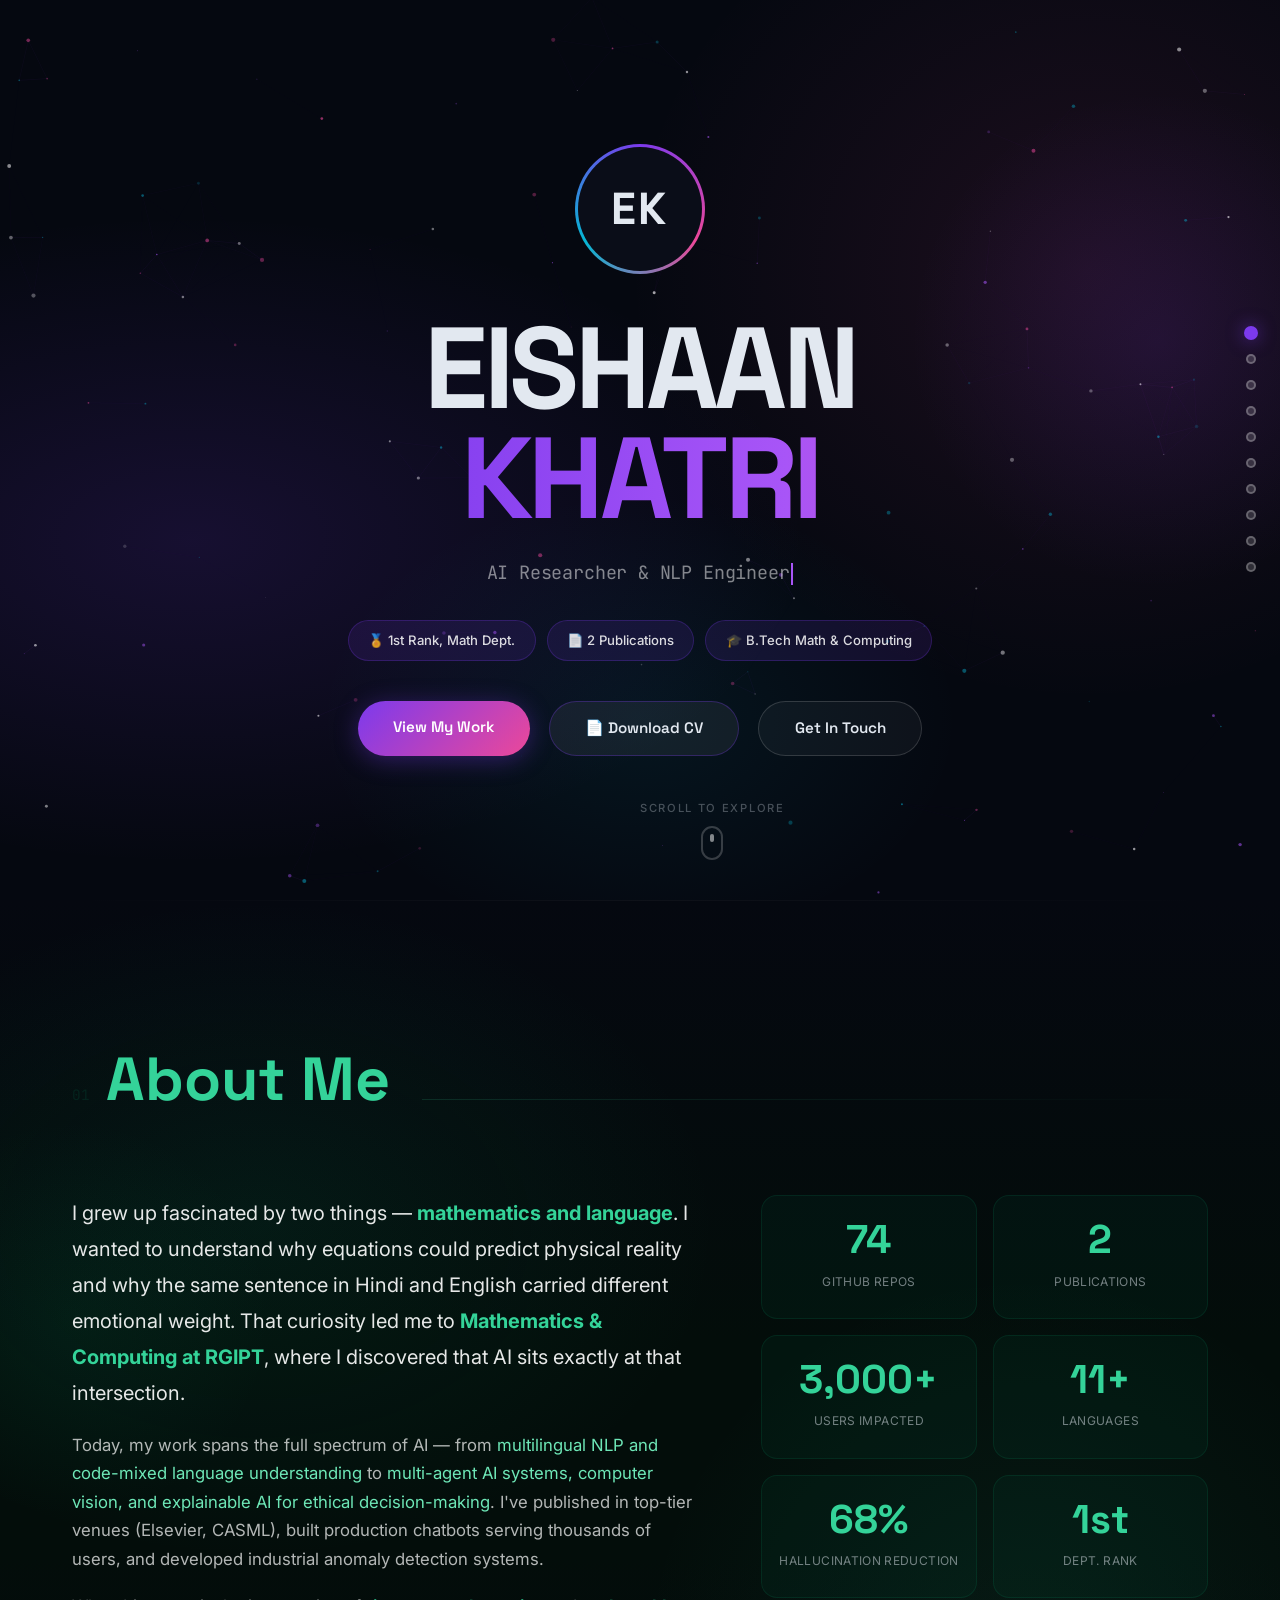
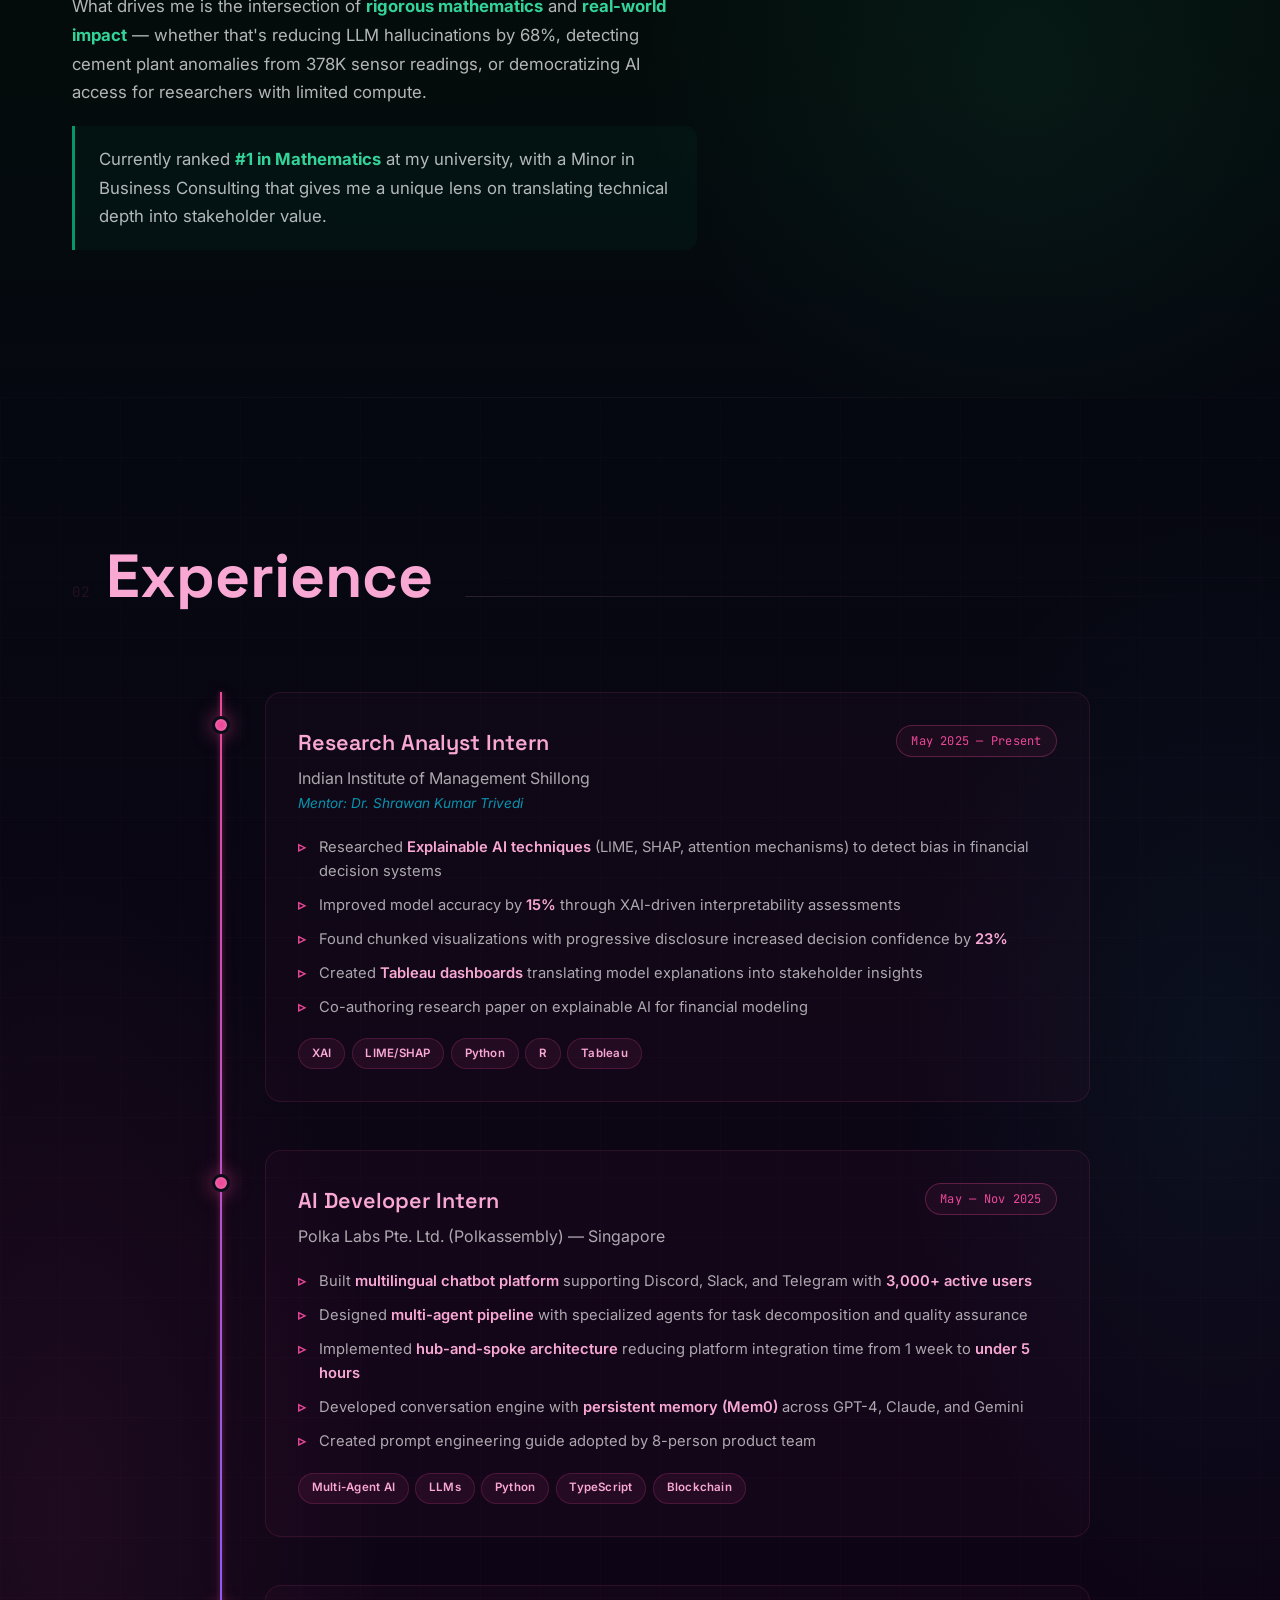
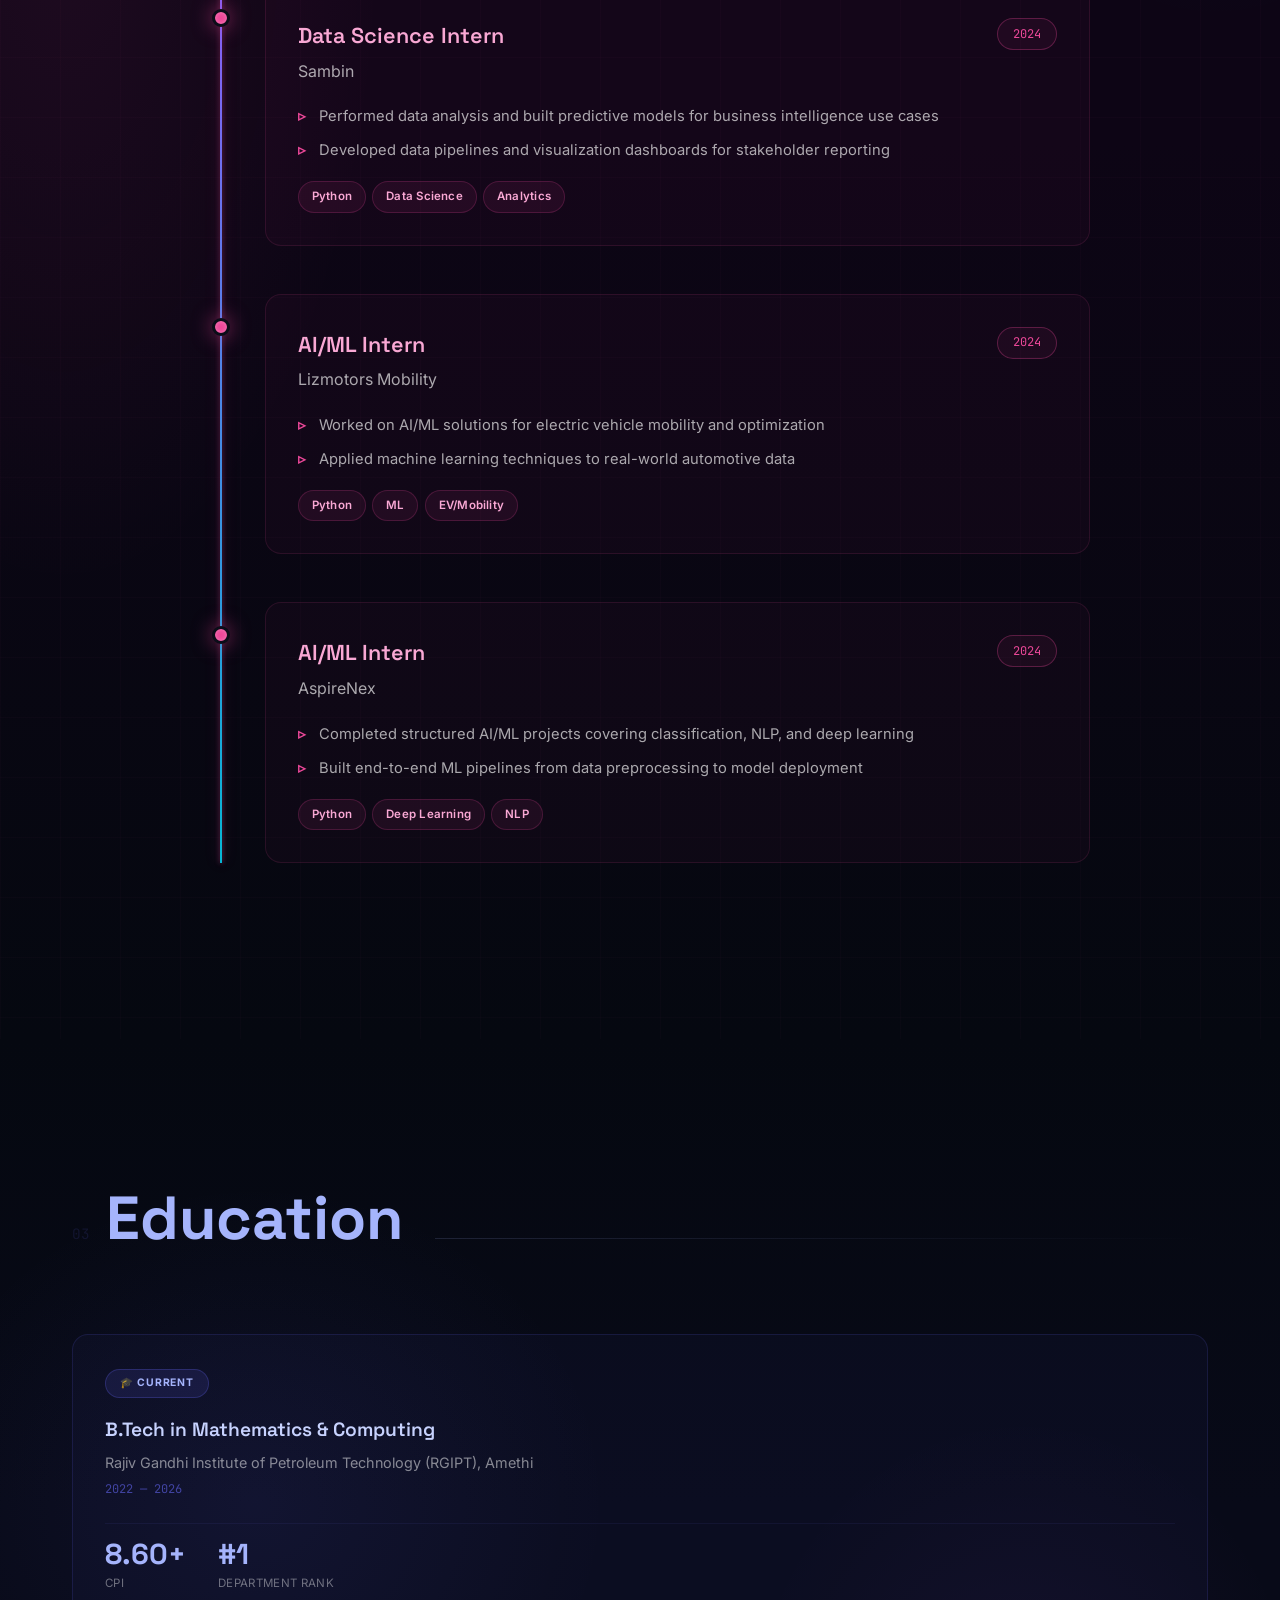
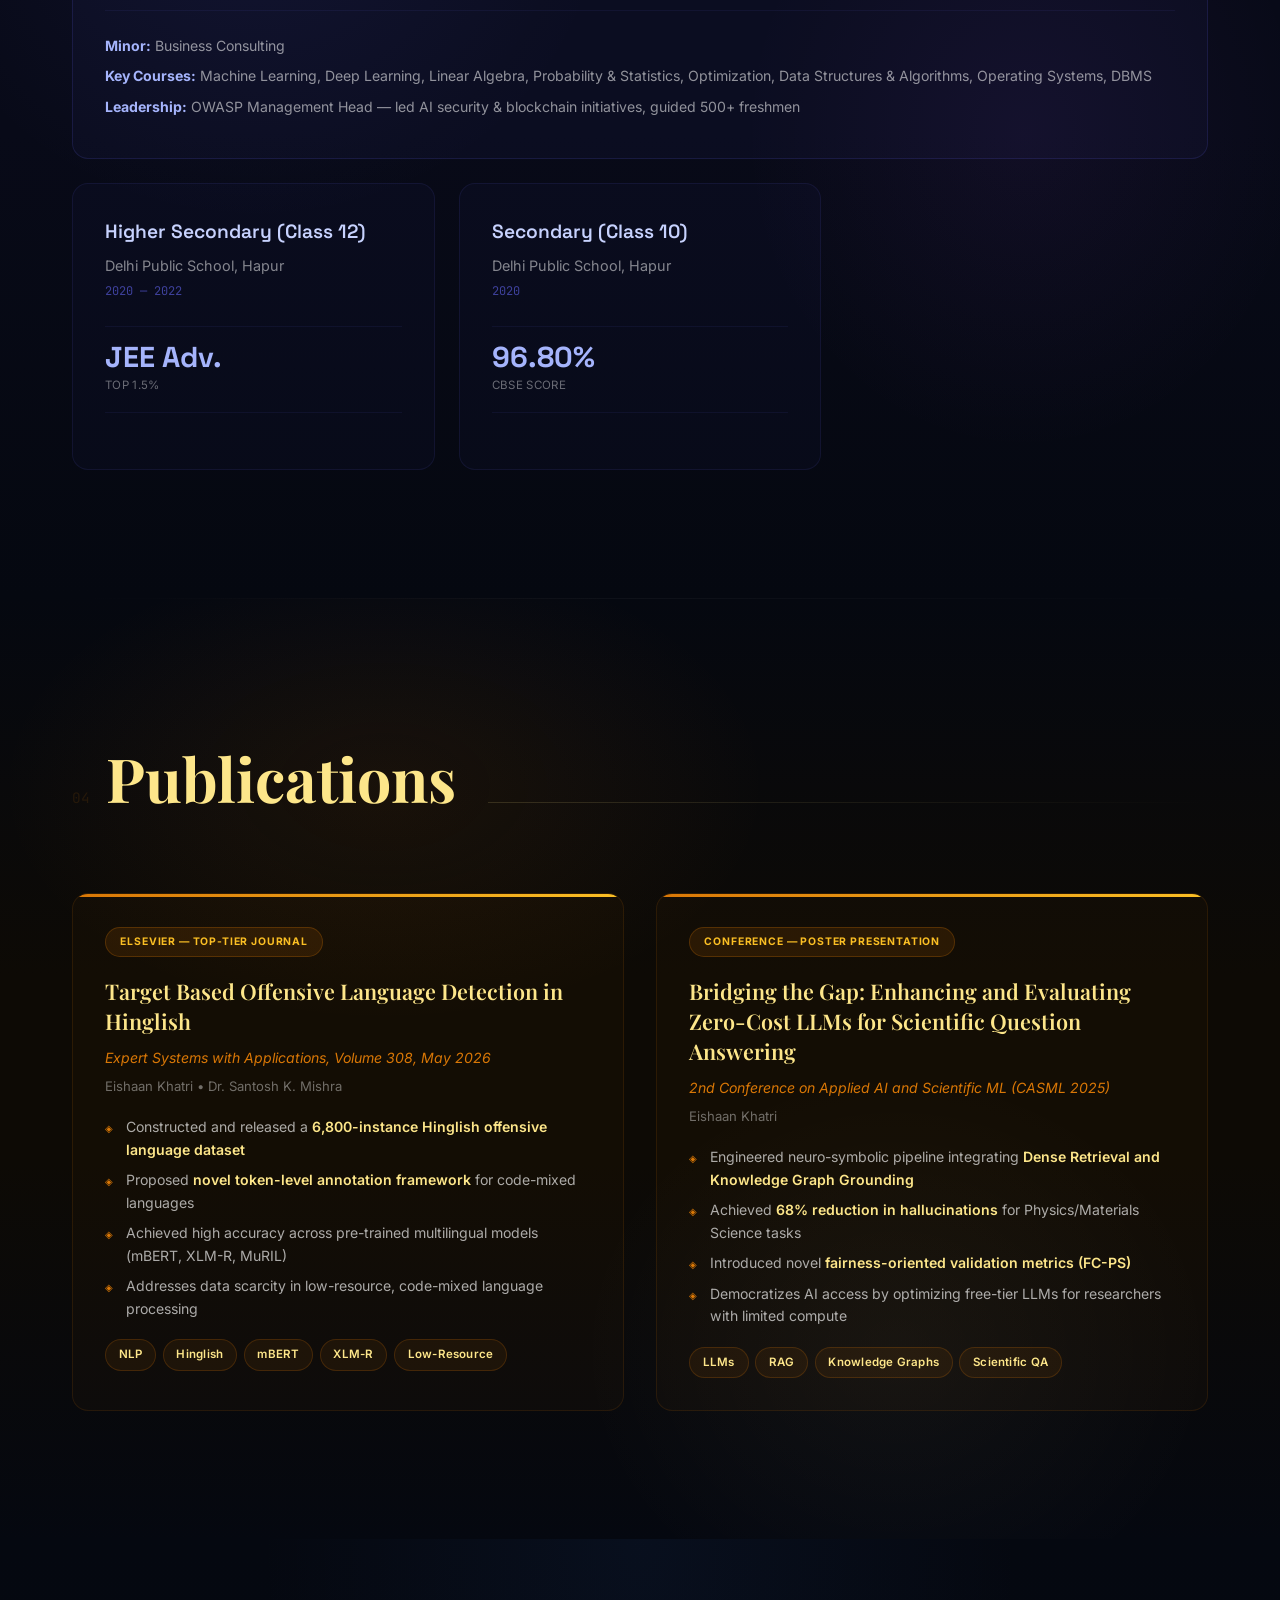
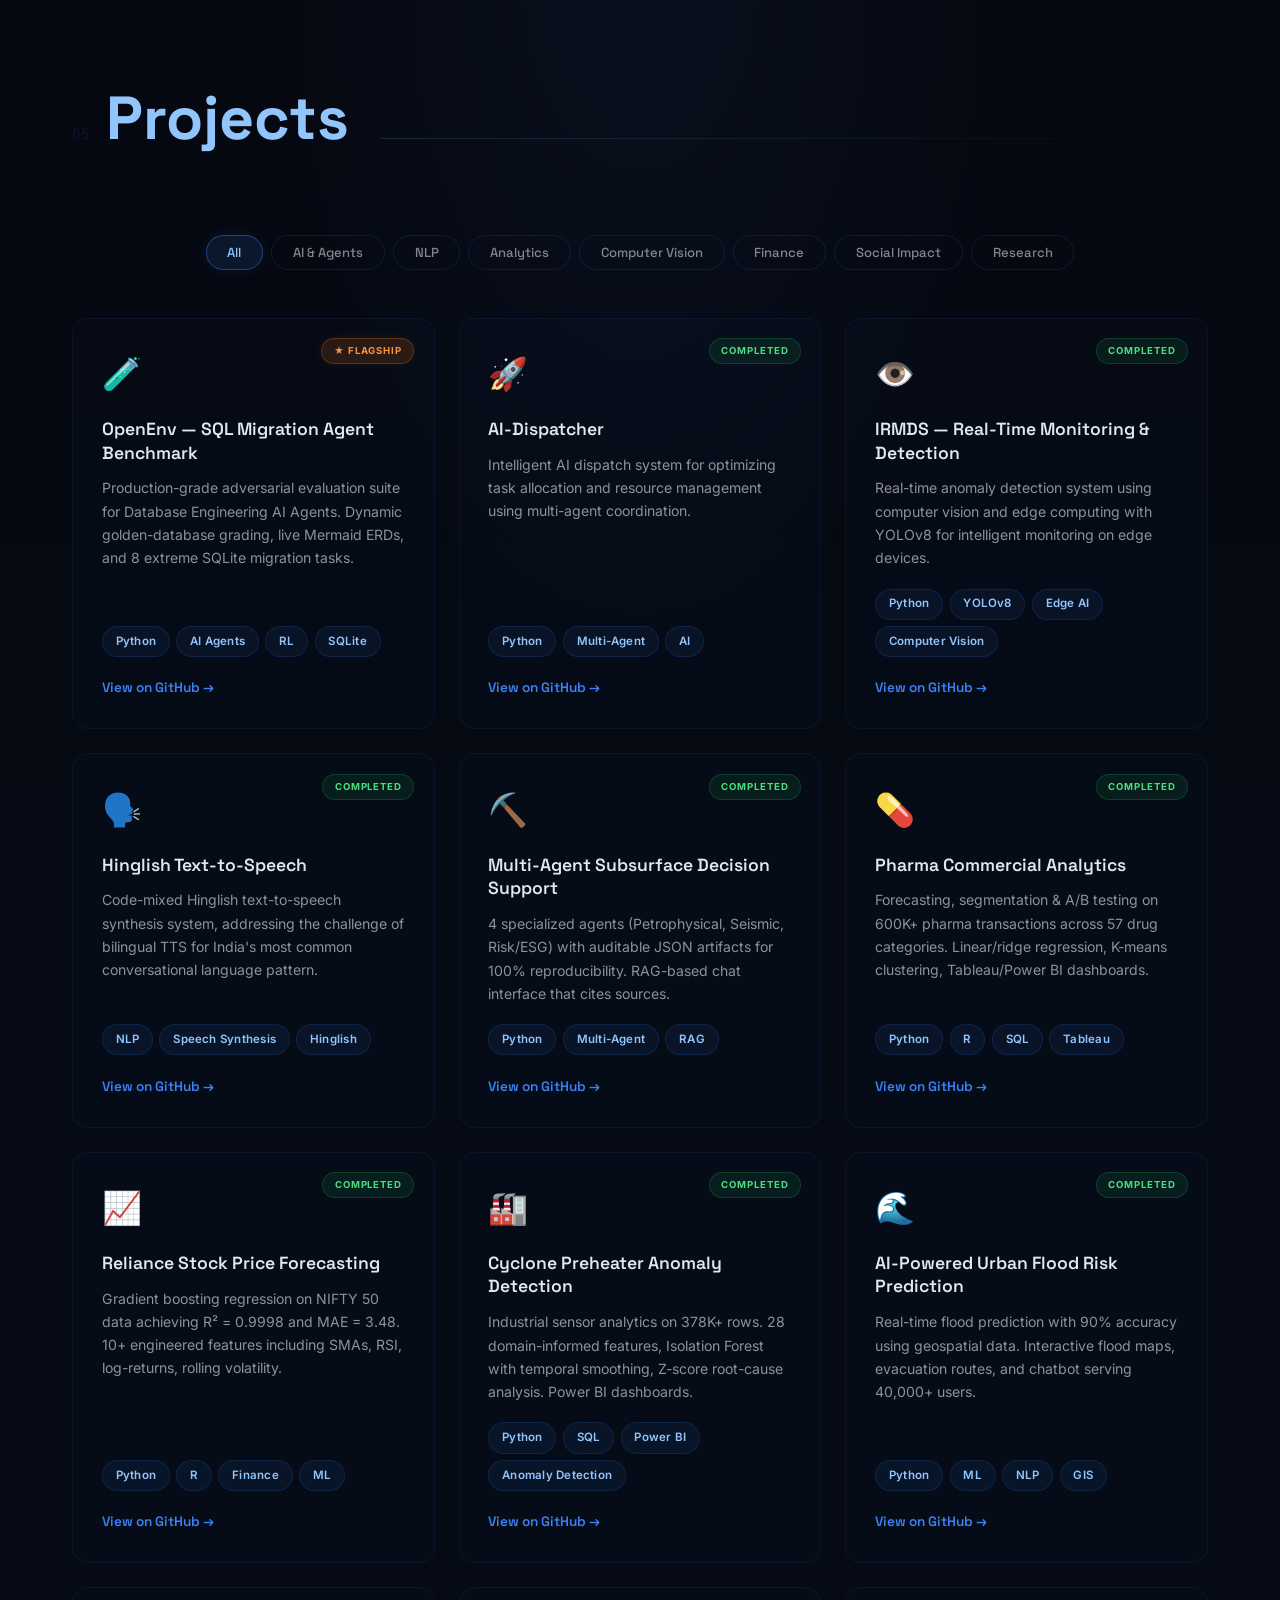
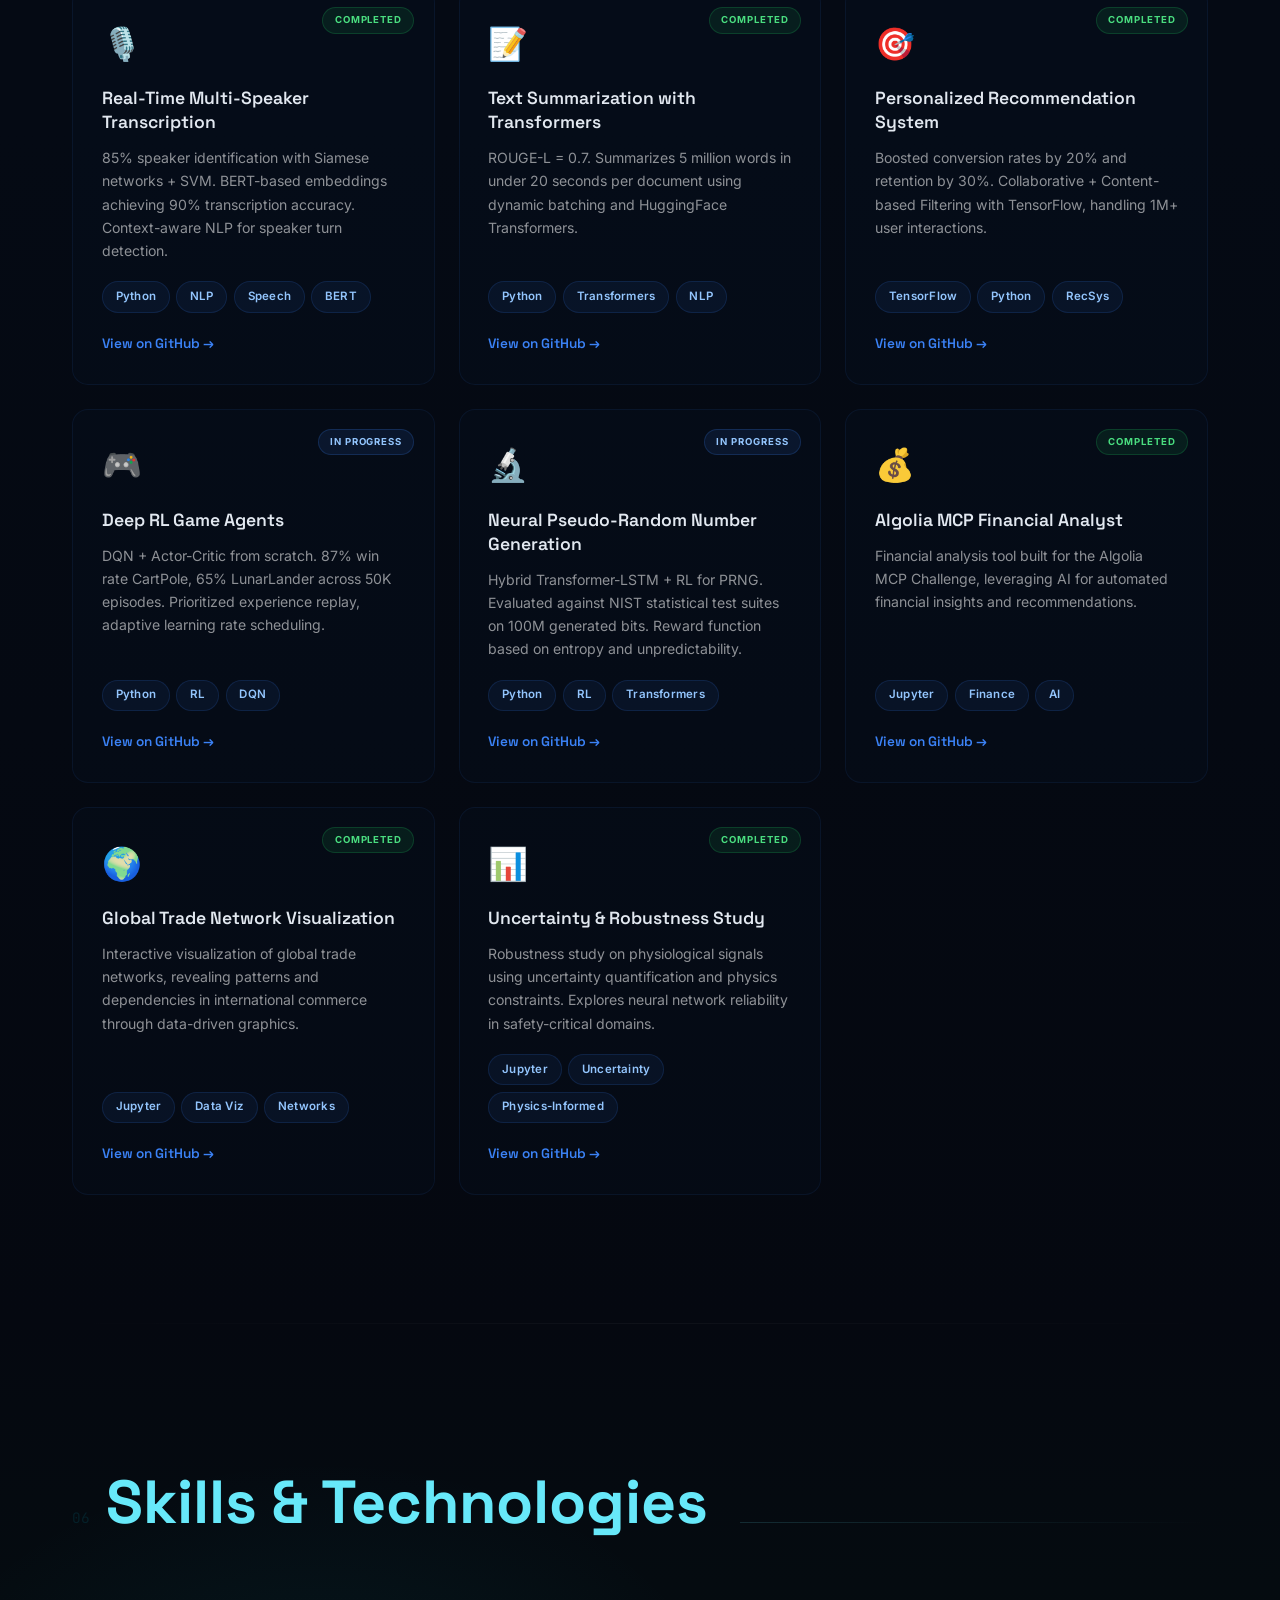
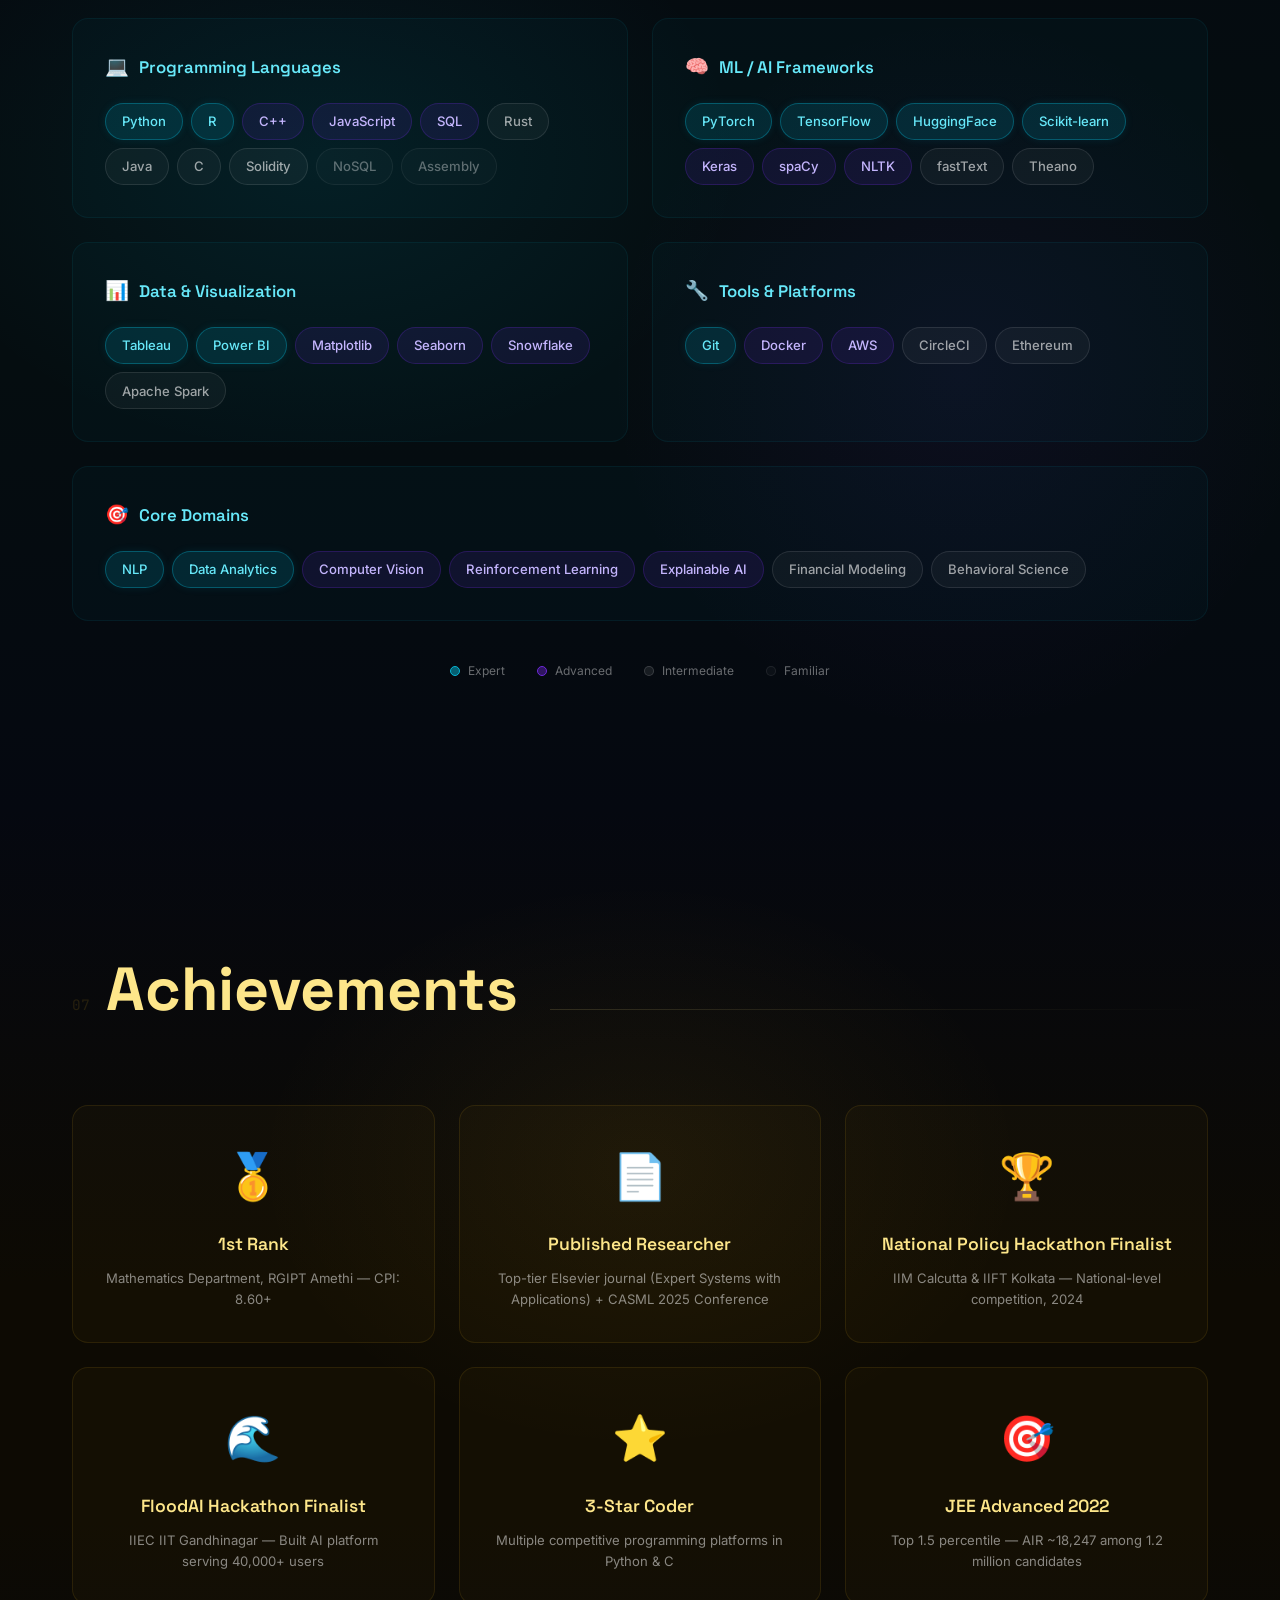
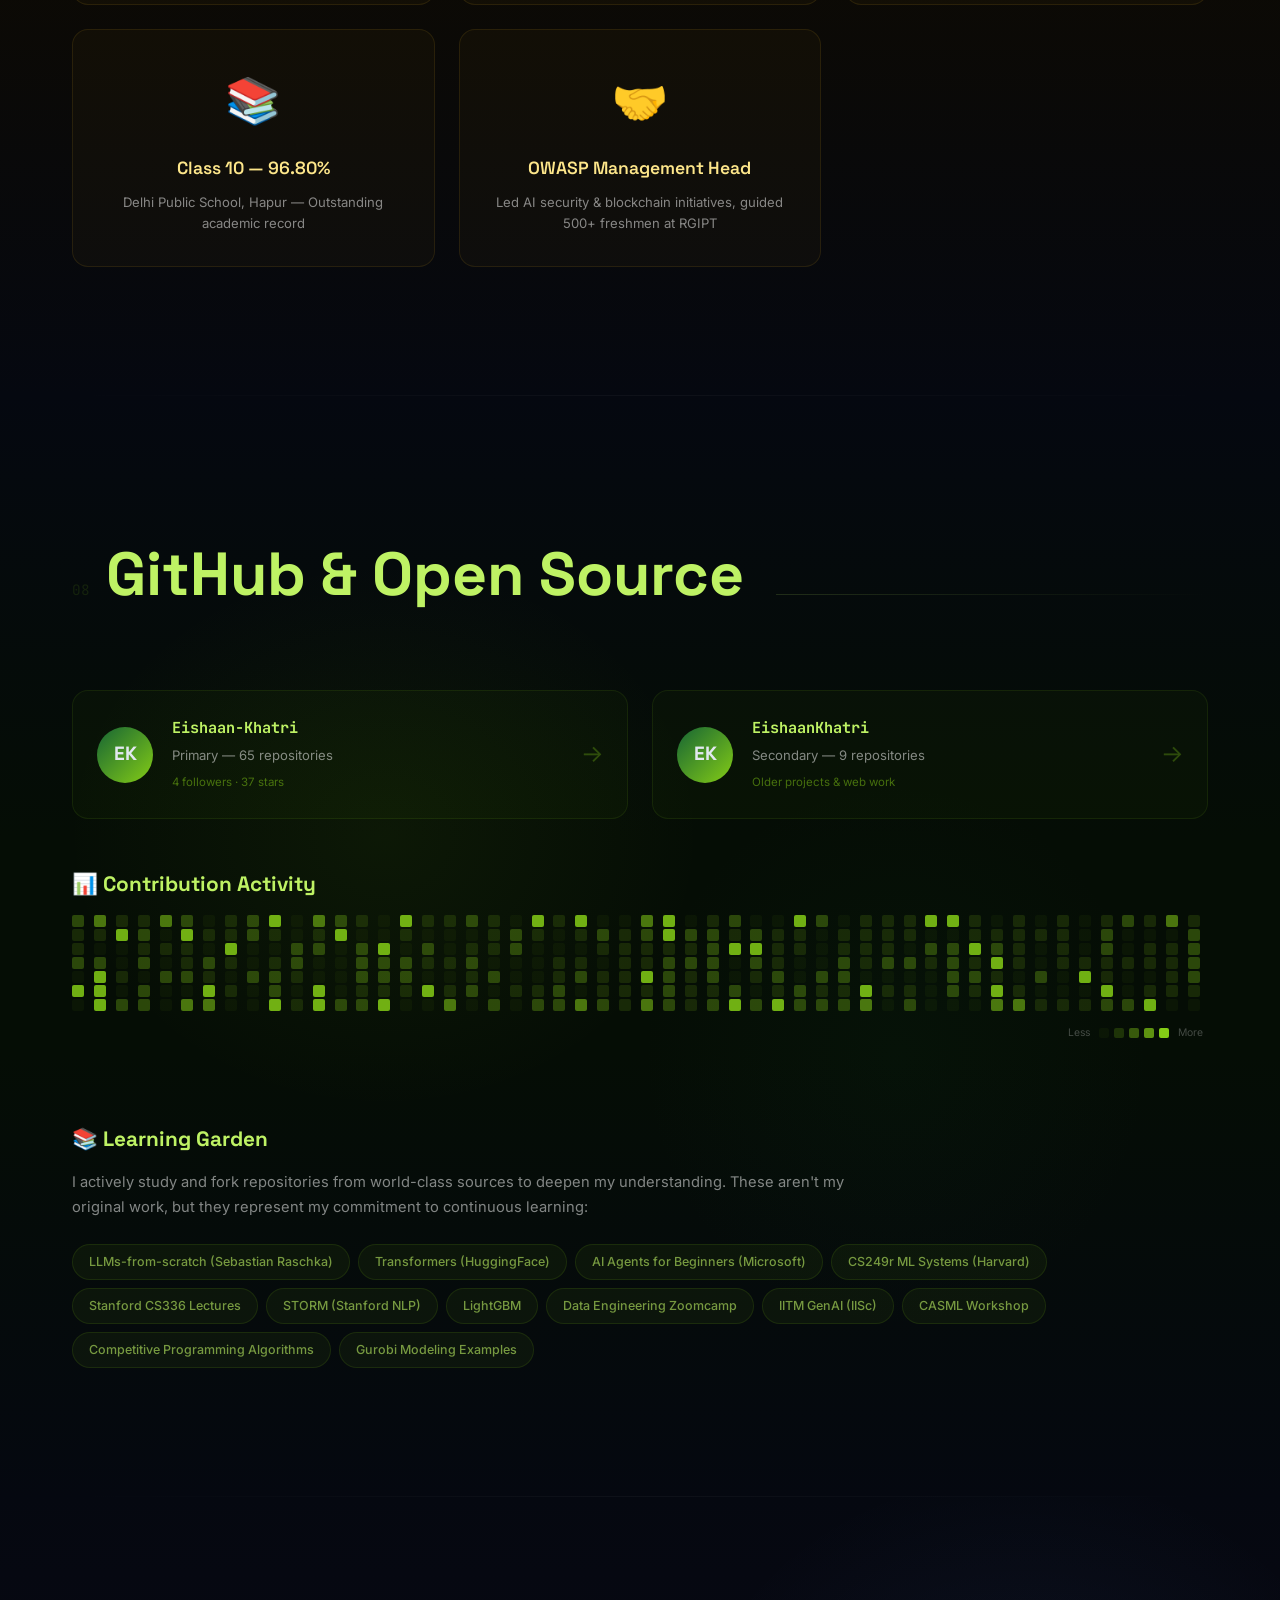
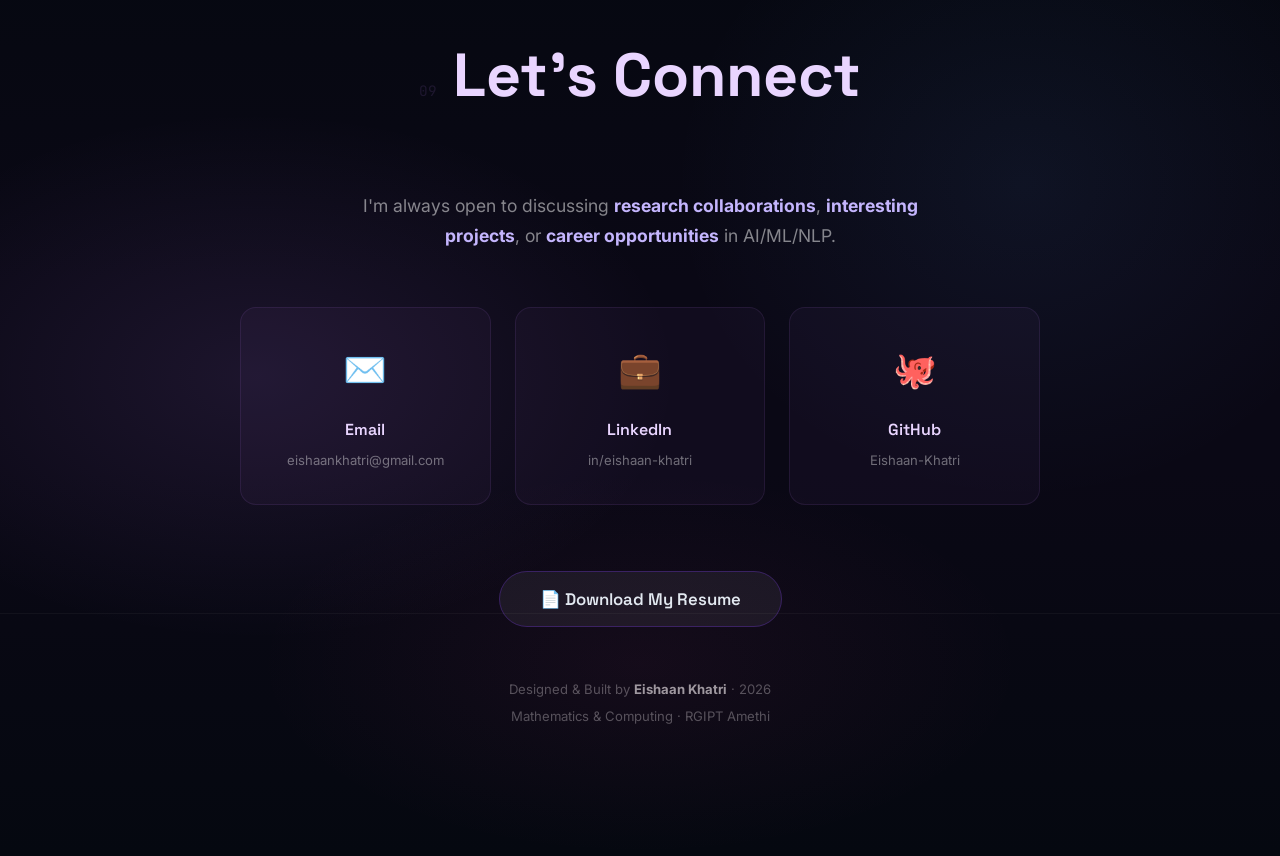
==== index.html @ d6c60e41 "feat: portfolio v3 — shapeshifter theme with 10 sections, brave-compatible, loading screen, educatio" ====
<!DOCTYPE html>
<html lang="en">
<head>
  <meta charset="UTF-8">
  <meta name="viewport" content="width=device-width, initial-scale=1.0">
  <title>Eishaan Khatri — AI Researcher, NLP Engineer, Data Scientist</title>
  <meta name="description" content="Portfolio of Eishaan Khatri — 1st Rank in Mathematics & Computing at RGIPT. Published researcher in Elsevier (Expert Systems with Applications). Building multi-agent AI systems, NLP pipelines, and computer vision solutions.">
  <meta name="keywords" content="Eishaan Khatri, AI Researcher, NLP, Machine Learning, Portfolio, Data Scientist, RGIPT, Elsevier, Multi-Agent AI">
  <meta name="author" content="Eishaan Khatri">

  <!-- Open Graph -->
  <meta property="og:title" content="Eishaan Khatri — AI Researcher & Engineer">
  <meta property="og:description" content="Published in Elsevier. #1 in Mathematics. Building AI that matters.">
  <meta property="og:type" content="website">
  <meta property="og:url" content="https://eishaan-khatri.github.io/">

  <!-- Twitter -->
  <meta name="twitter:card" content="summary_large_image">
  <meta name="twitter:title" content="Eishaan Khatri — AI Researcher & Engineer">
  <meta name="twitter:description" content="Published in Elsevier. #1 in Mathematics. Building AI that matters.">

  <!-- Favicon -->
  <link rel="icon" type="image/svg+xml" href="favicon.svg">
  <meta name="theme-color" content="#050810">

  <!-- Fonts -->
  <link rel="preconnect" href="https://fonts.googleapis.com">
  <link rel="preconnect" href="https://fonts.gstatic.com" crossorigin>
  <link href="https://fonts.googleapis.com/css2?family=Space+Grotesk:wght@300;400;500;600;700&family=Inter:wght@300;400;500;600;700&family=Playfair+Display:ital,wght@0,400;0,600;0,700;1,400&family=JetBrains+Mono:wght@400;500&display=swap" rel="stylesheet">
  <link rel="stylesheet" href="style.css">
</head>
<body>

  <!-- ═══════════════════════════════════════════ -->
  <!-- LOADING SCREEN (#7)                        -->
  <!-- ═══════════════════════════════════════════ -->
  <div class="loader" id="loader">
    <div class="loader__ring">
      <span class="loader__monogram">EK</span>
    </div>
    <p class="loader__text">Loading portfolio...</p>
  </div>

  <!-- ═══════════════════════════════════════════ -->
  <!-- NAVIGATION                                  -->
  <!-- ═══════════════════════════════════════════ -->
  <nav class="side-nav" id="sideNav">
    <a href="#hero" class="nav-dot active" data-section="hero" data-label="Home" aria-label="Home"></a>
    <a href="#about" class="nav-dot" data-section="about" data-label="About" aria-label="About"></a>
    <a href="#experience" class="nav-dot" data-section="experience" data-label="Experience" aria-label="Experience"></a>
    <a href="#education" class="nav-dot" data-section="education" data-label="Education" aria-label="Education"></a>
    <a href="#publications" class="nav-dot" data-section="publications" data-label="Publications" aria-label="Publications"></a>
    <a href="#projects" class="nav-dot" data-section="projects" data-label="Projects" aria-label="Projects"></a>
    <a href="#skills" class="nav-dot" data-section="skills" data-label="Skills" aria-label="Skills"></a>
    <a href="#achievements" class="nav-dot" data-section="achievements" data-label="Achievements" aria-label="Achievements"></a>
    <a href="#github" class="nav-dot" data-section="github" data-label="GitHub" aria-label="GitHub"></a>
    <a href="#contact" class="nav-dot" data-section="contact" data-label="Contact" aria-label="Contact"></a>
  </nav>

  <!-- Mobile Nav -->
  <header class="mobile-header" id="mobileHeader">
    <span class="mobile-logo">EK</span>
    <button class="hamburger" id="hamburger" aria-label="Open menu">
      <span></span><span></span><span></span>
    </button>
  </header>
  <div class="mobile-menu" id="mobileMenu">
    <a href="#hero" class="mobile-link">Home</a>
    <a href="#about" class="mobile-link">About</a>
    <a href="#experience" class="mobile-link">Experience</a>
    <a href="#education" class="mobile-link">Education</a>
    <a href="#publications" class="mobile-link">Publications</a>
    <a href="#projects" class="mobile-link">Projects</a>
    <a href="#skills" class="mobile-link">Skills</a>
    <a href="#achievements" class="mobile-link">Achievements</a>
    <a href="#github" class="mobile-link">GitHub</a>
    <a href="#contact" class="mobile-link">Contact</a>
  </div>

  <!-- ═══════════════════════════════════════════ -->
  <!-- SECTION 1: HERO — COSMOS THEME             -->
  <!-- ═══════════════════════════════════════════ -->
  <section id="hero" class="section section--hero" data-theme="cosmos">
    <canvas id="particleCanvas"></canvas>
    <div class="hero__content">
      <div class="hero__avatar">
        <div class="avatar-ring">
          <span class="avatar-monogram">EK</span>
        </div>
      </div>
      <h1 class="hero__name" id="heroName">
        <span class="name-line">EISHAAN</span>
        <span class="name-line name-line--accent">KHATRI</span>
      </h1>
      <p class="hero__subtitle" id="heroSubtitle"></p>
      <div class="hero__badges">
        <span class="hero-badge">🏅 1st Rank, Math Dept.</span>
        <span class="hero-badge">📄 2 Publications</span>
        <span class="hero-badge">🎓 B.Tech Math & Computing</span>
      </div>
      <div class="hero__cta">
        <a href="#projects" class="btn btn--primary"><span>View My Work</span></a>
        <a href="Eishaan_Khatri_Resume.pdf" target="_blank" rel="noopener" class="btn btn--resume"><span>📄 Download CV</span></a>
        <a href="#contact" class="btn btn--ghost"><span>Get In Touch</span></a>
      </div>
    </div>
    <div class="scroll-indicator" id="scrollIndicator">
      <span class="scroll-text">Scroll to explore</span>
      <div class="scroll-arrow"></div>
    </div>
  </section>

  <!-- ═══════════════════════════════════════════ -->
  <!-- SECTION 2: ABOUT — NEURAL THEME            -->
  <!-- ═══════════════════════════════════════════ -->
  <section id="about" class="section section--about" data-theme="neural">
    <div class="section__bg-pattern neural-grid"></div>
    <div class="container">
      <h2 class="section-title" data-animate="fade-up">
        <span class="section-number">01</span>
        About Me
      </h2>
      <div class="about__layout">
        <div class="about__text" data-animate="fade-right">
          <p class="about__intro">
            I grew up fascinated by two things — <strong>mathematics and language</strong>. I wanted to understand why equations could predict physical reality and why the same sentence in Hindi and English carried different emotional weight. That curiosity led me to <strong>Mathematics & Computing at RGIPT</strong>, where I discovered that AI sits exactly at that intersection.
          </p>
          <p>
            Today, my work spans the full spectrum of AI — from <em>multilingual NLP and code-mixed language understanding</em> to <em>multi-agent AI systems, computer vision, and explainable AI for ethical decision-making</em>. I've published in top-tier venues (Elsevier, CASML), built production chatbots serving thousands of users, and developed industrial anomaly detection systems.
          </p>
          <p>
            What drives me is the intersection of <strong>rigorous mathematics</strong> and <strong>real-world impact</strong> — whether that's reducing LLM hallucinations by 68%, detecting cement plant anomalies from 378K sensor readings, or democratizing AI access for researchers with limited compute.
          </p>
          <p class="about__highlight">
            Currently ranked <strong>#1 in Mathematics</strong> at my university, with a Minor in Business Consulting that gives me a unique lens on translating technical depth into stakeholder value.
          </p>
        </div>
        <div class="about__stats" data-animate="fade-left">
          <div class="stat-card">
            <span class="stat-number" data-count="74">0</span>
            <span class="stat-label">GitHub Repos</span>
          </div>
          <div class="stat-card">
            <span class="stat-number" data-count="2">0</span>
            <span class="stat-label">Publications</span>
          </div>
          <div class="stat-card">
            <span class="stat-number" data-count="3000" data-suffix="+">0</span>
            <span class="stat-label">Users Impacted</span>
          </div>
          <div class="stat-card">
            <span class="stat-number" data-count="11" data-suffix="+">0</span>
            <span class="stat-label">Languages</span>
          </div>
          <div class="stat-card">
            <span class="stat-number" data-count="68" data-suffix="%">0</span>
            <span class="stat-label">Hallucination Reduction</span>
          </div>
          <div class="stat-card">
            <span class="stat-number" data-count="1" data-suffix="st">0</span>
            <span class="stat-label">Dept. Rank</span>
          </div>
        </div>
      </div>
    </div>
  </section>

  <!-- ═══════════════════════════════════════════ -->
  <!-- SECTION 3: EXPERIENCE — CYBERPUNK THEME     -->
  <!-- ═══════════════════════════════════════════ -->
  <section id="experience" class="section section--experience" data-theme="cyberpunk">
    <div class="section__bg-pattern cyber-lines"></div>
    <div class="container">
      <h2 class="section-title" data-animate="fade-up">
        <span class="section-number">02</span>
        Experience
      </h2>
      <div class="timeline">
        <!-- IIM Shillong -->
        <div class="timeline__item" data-animate="fade-right">
          <div class="timeline__marker"></div>
          <div class="timeline__card">
            <div class="timeline__header">
              <div>
                <h3 class="timeline__role">Research Analyst Intern</h3>
                <p class="timeline__company">Indian Institute of Management Shillong</p>
                <p class="timeline__mentor">Mentor: Dr. Shrawan Kumar Trivedi</p>
              </div>
              <span class="timeline__date">May 2025 — Present</span>
            </div>
            <ul class="timeline__details">
              <li>Researched <strong>Explainable AI techniques</strong> (LIME, SHAP, attention mechanisms) to detect bias in financial decision systems</li>
              <li>Improved model accuracy by <strong>15%</strong> through XAI-driven interpretability assessments</li>
              <li>Found chunked visualizations with progressive disclosure increased decision confidence by <strong>23%</strong></li>
              <li>Created <strong>Tableau dashboards</strong> translating model explanations into stakeholder insights</li>
              <li>Co-authoring research paper on explainable AI for financial modeling</li>
            </ul>
            <div class="timeline__tags">
              <span class="tag">XAI</span>
              <span class="tag">LIME/SHAP</span>
              <span class="tag">Python</span>
              <span class="tag">R</span>
              <span class="tag">Tableau</span>
            </div>
          </div>
        </div>

        <!-- Polka Labs -->
        <div class="timeline__item" data-animate="fade-left">
          <div class="timeline__marker"></div>
          <div class="timeline__card">
            <div class="timeline__header">
              <div>
                <h3 class="timeline__role">AI Developer Intern</h3>
                <p class="timeline__company">Polka Labs Pte. Ltd. (Polkassembly) — Singapore</p>
              </div>
              <span class="timeline__date">May — Nov 2025</span>
            </div>
            <ul class="timeline__details">
              <li>Built <strong>multilingual chatbot platform</strong> supporting Discord, Slack, and Telegram with <strong>3,000+ active users</strong></li>
              <li>Designed <strong>multi-agent pipeline</strong> with specialized agents for task decomposition and quality assurance</li>
              <li>Implemented <strong>hub-and-spoke architecture</strong> reducing platform integration time from 1 week to <strong>under 5 hours</strong></li>
              <li>Developed conversation engine with <strong>persistent memory (Mem0)</strong> across GPT-4, Claude, and Gemini</li>
              <li>Created prompt engineering guide adopted by 8-person product team</li>
            </ul>
            <div class="timeline__tags">
              <span class="tag">Multi-Agent AI</span>
              <span class="tag">LLMs</span>
              <span class="tag">Python</span>
              <span class="tag">TypeScript</span>
              <span class="tag">Blockchain</span>
            </div>
          </div>
        </div>

        <!-- Sambin (#10) -->
        <div class="timeline__item" data-animate="fade-right">
          <div class="timeline__marker"></div>
          <div class="timeline__card">
            <div class="timeline__header">
              <div>
                <h3 class="timeline__role">Data Science Intern</h3>
                <p class="timeline__company">Sambin</p>
              </div>
              <span class="timeline__date">2024</span>
            </div>
            <ul class="timeline__details">
              <li>Performed data analysis and built predictive models for business intelligence use cases</li>
              <li>Developed data pipelines and visualization dashboards for stakeholder reporting</li>
            </ul>
            <div class="timeline__tags">
              <span class="tag">Python</span>
              <span class="tag">Data Science</span>
              <span class="tag">Analytics</span>
            </div>
          </div>
        </div>

        <!-- Lizmotors (#10) -->
        <div class="timeline__item" data-animate="fade-left">
          <div class="timeline__marker"></div>
          <div class="timeline__card">
            <div class="timeline__header">
              <div>
                <h3 class="timeline__role">AI/ML Intern</h3>
                <p class="timeline__company">Lizmotors Mobility</p>
              </div>
              <span class="timeline__date">2024</span>
            </div>
            <ul class="timeline__details">
              <li>Worked on AI/ML solutions for electric vehicle mobility and optimization</li>
              <li>Applied machine learning techniques to real-world automotive data</li>
            </ul>
            <div class="timeline__tags">
              <span class="tag">Python</span>
              <span class="tag">ML</span>
              <span class="tag">EV/Mobility</span>
            </div>
          </div>
        </div>

        <!-- AspireNex (#10) -->
        <div class="timeline__item" data-animate="fade-right">
          <div class="timeline__marker"></div>
          <div class="timeline__card">
            <div class="timeline__header">
              <div>
                <h3 class="timeline__role">AI/ML Intern</h3>
                <p class="timeline__company">AspireNex</p>
              </div>
              <span class="timeline__date">2024</span>
            </div>
            <ul class="timeline__details">
              <li>Completed structured AI/ML projects covering classification, NLP, and deep learning</li>
              <li>Built end-to-end ML pipelines from data preprocessing to model deployment</li>
            </ul>
            <div class="timeline__tags">
              <span class="tag">Python</span>
              <span class="tag">Deep Learning</span>
              <span class="tag">NLP</span>
            </div>
          </div>
        </div>
      </div>
    </div>
  </section>

  <!-- ═══════════════════════════════════════════ -->
  <!-- SECTION 3.5: EDUCATION — PRISM THEME (#5)  -->
  <!-- ═══════════════════════════════════════════ -->
  <section id="education" class="section section--education" data-theme="prism">
    <div class="section__bg-pattern prism-bg"></div>
    <div class="container">
      <h2 class="section-title" data-animate="fade-up">
        <span class="section-number">03</span>
        Education
      </h2>
      <div class="education__grid">
        <!-- RGIPT -->
        <div class="edu-card edu-card--primary" data-animate="fade-up">
          <div class="edu-card__badge">🎓 Current</div>
          <div class="edu-card__header">
            <h3 class="edu-card__degree">B.Tech in Mathematics & Computing</h3>
            <p class="edu-card__school">Rajiv Gandhi Institute of Petroleum Technology (RGIPT), Amethi</p>
            <p class="edu-card__period">2022 — 2026</p>
          </div>
          <div class="edu-card__stats">
            <div class="edu-stat">
              <span class="edu-stat__value">8.60+</span>
              <span class="edu-stat__label">CPI</span>
            </div>
            <div class="edu-stat">
              <span class="edu-stat__value">#1</span>
              <span class="edu-stat__label">Department Rank</span>
            </div>
          </div>
          <div class="edu-card__details">
            <p><strong>Minor:</strong> Business Consulting</p>
            <p><strong>Key Courses:</strong> Machine Learning, Deep Learning, Linear Algebra, Probability & Statistics, Optimization, Data Structures & Algorithms, Operating Systems, DBMS</p>
            <p><strong>Leadership:</strong> OWASP Management Head — led AI security & blockchain initiatives, guided 500+ freshmen</p>
          </div>
        </div>

        <!-- School -->
        <div class="edu-card" data-animate="fade-up">
          <div class="edu-card__header">
            <h3 class="edu-card__degree">Higher Secondary (Class 12)</h3>
            <p class="edu-card__school">Delhi Public School, Hapur</p>
            <p class="edu-card__period">2020 — 2022</p>
          </div>
          <div class="edu-card__stats">
            <div class="edu-stat">
              <span class="edu-stat__value">JEE Adv.</span>
              <span class="edu-stat__label">Top 1.5%</span>
            </div>
          </div>
        </div>

        <div class="edu-card" data-animate="fade-up">
          <div class="edu-card__header">
            <h3 class="edu-card__degree">Secondary (Class 10)</h3>
            <p class="edu-card__school">Delhi Public School, Hapur</p>
            <p class="edu-card__period">2020</p>
          </div>
          <div class="edu-card__stats">
            <div class="edu-stat">
              <span class="edu-stat__value">96.80%</span>
              <span class="edu-stat__label">CBSE Score</span>
            </div>
          </div>
        </div>
      </div>
    </div>
  </section>

  <!-- ═══════════════════════════════════════════ -->
  <!-- SECTION 4: PUBLICATIONS — LIBRARY THEME     -->
  <!-- ═══════════════════════════════════════════ -->
  <section id="publications" class="section section--publications" data-theme="library">
    <div class="section__bg-pattern paper-texture"></div>
    <div class="container">
      <h2 class="section-title" data-animate="fade-up">
        <span class="section-number">04</span>
        Publications
      </h2>
      <div class="publications__grid">
        <!-- Paper 1 -->
        <article class="pub-card" data-animate="fade-up">
          <div class="pub-card__badge">Elsevier — Top-Tier Journal</div>
          <h3 class="pub-card__title">Target Based Offensive Language Detection in Hinglish</h3>
          <p class="pub-card__venue">Expert Systems with Applications, Volume 308, May 2026</p>
          <p class="pub-card__authors">Eishaan Khatri • Dr. Santosh K. Mishra</p>
          <ul class="pub-card__highlights">
            <li>Constructed and released a <strong>6,800-instance Hinglish offensive language dataset</strong></li>
            <li>Proposed <strong>novel token-level annotation framework</strong> for code-mixed languages</li>
            <li>Achieved high accuracy across pre-trained multilingual models (mBERT, XLM-R, MuRIL)</li>
            <li>Addresses data scarcity in low-resource, code-mixed language processing</li>
          </ul>
          <div class="pub-card__tags">
            <span class="tag">NLP</span>
            <span class="tag">Hinglish</span>
            <span class="tag">mBERT</span>
            <span class="tag">XLM-R</span>
            <span class="tag">Low-Resource</span>
          </div>
        </article>

        <!-- Paper 2 -->
        <article class="pub-card" data-animate="fade-up">
          <div class="pub-card__badge">Conference — Poster Presentation</div>
          <h3 class="pub-card__title">Bridging the Gap: Enhancing and Evaluating Zero-Cost LLMs for Scientific Question Answering</h3>
          <p class="pub-card__venue">2nd Conference on Applied AI and Scientific ML (CASML 2025)</p>
          <p class="pub-card__authors">Eishaan Khatri</p>
          <ul class="pub-card__highlights">
            <li>Engineered neuro-symbolic pipeline integrating <strong>Dense Retrieval and Knowledge Graph Grounding</strong></li>
            <li>Achieved <strong>68% reduction in hallucinations</strong> for Physics/Materials Science tasks</li>
            <li>Introduced novel <strong>fairness-oriented validation metrics (FC-PS)</strong></li>
            <li>Democratizes AI access by optimizing free-tier LLMs for researchers with limited compute</li>
          </ul>
          <div class="pub-card__tags">
            <span class="tag">LLMs</span>
            <span class="tag">RAG</span>
            <span class="tag">Knowledge Graphs</span>
            <span class="tag">Scientific QA</span>
          </div>
        </article>
      </div>
    </div>
  </section>

  <!-- ═══════════════════════════════════════════ -->
  <!-- SECTION 5: PROJECTS — LAB THEME            -->
  <!-- ═══════════════════════════════════════════ -->
  <section id="projects" class="section section--projects" data-theme="lab">
    <div class="container">
      <h2 class="section-title" data-animate="fade-up">
        <span class="section-number">05</span>
        Projects
      </h2>

      <!-- Filter Bar -->
      <div class="filter-bar" data-animate="fade-up">
        <button class="filter-btn active" data-filter="all">All</button>
        <button class="filter-btn" data-filter="ai-agents">AI & Agents</button>
        <button class="filter-btn" data-filter="nlp">NLP</button>
        <button class="filter-btn" data-filter="analytics">Analytics</button>
        <button class="filter-btn" data-filter="cv">Computer Vision</button>
        <button class="filter-btn" data-filter="finance">Finance</button>
        <button class="filter-btn" data-filter="social">Social Impact</button>
        <button class="filter-btn" data-filter="research">Research</button>
      </div>

      <!-- Projects Grid -->
      <div class="projects__grid" id="projectsGrid">

        <!-- 1. OpenEnv -->
        <article class="project-card" data-category="ai-agents" data-animate="zoom-in">
          <div class="project-card__icon">🧪</div>
          <div class="project-card__status status--flagship">★ Flagship</div>
          <h3 class="project-card__title">OpenEnv — SQL Migration Agent Benchmark</h3>
          <p class="project-card__desc">Production-grade adversarial evaluation suite for Database Engineering AI Agents. Dynamic golden-database grading, live Mermaid ERDs, and 8 extreme SQLite migration tasks.</p>
          <div class="project-card__tags">
            <span class="tag">Python</span>
            <span class="tag">AI Agents</span>
            <span class="tag">RL</span>
            <span class="tag">SQLite</span>
          </div>
          <a href="https://github.com/Eishaan-Khatri/sql-migration-env" target="_blank" rel="noopener" class="project-card__link">View on GitHub →</a>
        </article>

        <!-- 2. AI Dispatcher -->
        <article class="project-card" data-category="ai-agents" data-animate="zoom-in">
          <div class="project-card__icon">🚀</div>
          <div class="project-card__status status--complete">Completed</div>
          <h3 class="project-card__title">AI-Dispatcher</h3>
          <p class="project-card__desc">Intelligent AI dispatch system for optimizing task allocation and resource management using multi-agent coordination.</p>
          <div class="project-card__tags">
            <span class="tag">Python</span>
            <span class="tag">Multi-Agent</span>
            <span class="tag">AI</span>
          </div>
          <a href="https://github.com/Eishaan-Khatri/AI-Dispatcher" target="_blank" rel="noopener" class="project-card__link">View on GitHub →</a>
        </article>

        <!-- 3. IRMDS -->
        <article class="project-card" data-category="cv" data-animate="zoom-in">
          <div class="project-card__icon">👁️</div>
          <div class="project-card__status status--complete">Completed</div>
          <h3 class="project-card__title">IRMDS — Real-Time Monitoring & Detection</h3>
          <p class="project-card__desc">Real-time anomaly detection system using computer vision and edge computing with YOLOv8 for intelligent monitoring on edge devices.</p>
          <div class="project-card__tags">
            <span class="tag">Python</span>
            <span class="tag">YOLOv8</span>
            <span class="tag">Edge AI</span>
            <span class="tag">Computer Vision</span>
          </div>
          <a href="https://github.com/Eishaan-Khatri/IRMDS" target="_blank" rel="noopener" class="project-card__link">View on GitHub →</a>
        </article>

        <!-- 4. Hinglish TTS -->
        <article class="project-card" data-category="nlp" data-animate="zoom-in">
          <div class="project-card__icon">🗣️</div>
          <div class="project-card__status status--complete">Completed</div>
          <h3 class="project-card__title">Hinglish Text-to-Speech</h3>
          <p class="project-card__desc">Code-mixed Hinglish text-to-speech synthesis system, addressing the challenge of bilingual TTS for India's most common conversational language pattern.</p>
          <div class="project-card__tags">
            <span class="tag">NLP</span>
            <span class="tag">Speech Synthesis</span>
            <span class="tag">Hinglish</span>
          </div>
          <a href="https://github.com/Eishaan-Khatri/hinglish-tts" target="_blank" rel="noopener" class="project-card__link">View on GitHub →</a>
        </article>

        <!-- 5. Multi-Agent Subsurface -->
        <article class="project-card" data-category="ai-agents" data-animate="zoom-in">
          <div class="project-card__icon">⛏️</div>
          <div class="project-card__status status--complete">Completed</div>
          <h3 class="project-card__title">Multi-Agent Subsurface Decision Support</h3>
          <p class="project-card__desc">4 specialized agents (Petrophysical, Seismic, Risk/ESG) with auditable JSON artifacts for 100% reproducibility. RAG-based chat interface that cites sources.</p>
          <div class="project-card__tags">
            <span class="tag">Python</span>
            <span class="tag">Multi-Agent</span>
            <span class="tag">RAG</span>
          </div>
          <a href="https://github.com/EishaanKhatri/drilling_mvp" target="_blank" rel="noopener" class="project-card__link">View on GitHub →</a>
        </article>

        <!-- 6. Pharma Analytics -->
        <article class="project-card" data-category="analytics" data-animate="zoom-in">
          <div class="project-card__icon">💊</div>
          <div class="project-card__status status--complete">Completed</div>
          <h3 class="project-card__title">Pharma Commercial Analytics</h3>
          <p class="project-card__desc">Forecasting, segmentation & A/B testing on 600K+ pharma transactions across 57 drug categories. Linear/ridge regression, K-means clustering, Tableau/Power BI dashboards.</p>
          <div class="project-card__tags">
            <span class="tag">Python</span>
            <span class="tag">R</span>
            <span class="tag">SQL</span>
            <span class="tag">Tableau</span>
          </div>
          <a href="https://github.com/Eishaan-Khatri/Pharma-Commercial-Analytics" target="_blank" rel="noopener" class="project-card__link">View on GitHub →</a>
        </article>

        <!-- 7. Reliance Stock Forecasting -->
        <article class="project-card" data-category="finance" data-animate="zoom-in">
          <div class="project-card__icon">📈</div>
          <div class="project-card__status status--complete">Completed</div>
          <h3 class="project-card__title">Reliance Stock Price Forecasting</h3>
          <p class="project-card__desc">Gradient boosting regression on NIFTY 50 data achieving R² = 0.9998 and MAE = 3.48. 10+ engineered features including SMAs, RSI, log-returns, rolling volatility.</p>
          <div class="project-card__tags">
            <span class="tag">Python</span>
            <span class="tag">R</span>
            <span class="tag">Finance</span>
            <span class="tag">ML</span>
          </div>
          <a href="https://github.com/Eishaan-Khatri/Reliance-Stock-Forecasting" target="_blank" rel="noopener" class="project-card__link">View on GitHub →</a>
        </article>

        <!-- 8. Cyclone Preheater -->
        <article class="project-card" data-category="analytics" data-animate="zoom-in">
          <div class="project-card__icon">🏭</div>
          <div class="project-card__status status--complete">Completed</div>
          <h3 class="project-card__title">Cyclone Preheater Anomaly Detection</h3>
          <p class="project-card__desc">Industrial sensor analytics on 378K+ rows. 28 domain-informed features, Isolation Forest with temporal smoothing, Z-score root-cause analysis. Power BI dashboards.</p>
          <div class="project-card__tags">
            <span class="tag">Python</span>
            <span class="tag">SQL</span>
            <span class="tag">Power BI</span>
            <span class="tag">Anomaly Detection</span>
          </div>
          <a href="https://github.com/Eishaan-Khatri/Cyclone-Preheater-Anomaly-Detection-System" target="_blank" rel="noopener" class="project-card__link">View on GitHub →</a>
        </article>

        <!-- 9. Flood Risk -->
        <article class="project-card" data-category="social" data-animate="zoom-in">
          <div class="project-card__icon">🌊</div>
          <div class="project-card__status status--complete">Completed</div>
          <h3 class="project-card__title">AI-Powered Urban Flood Risk Prediction</h3>
          <p class="project-card__desc">Real-time flood prediction with 90% accuracy using geospatial data. Interactive flood maps, evacuation routes, and chatbot serving 40,000+ users.</p>
          <div class="project-card__tags">
            <span class="tag">Python</span>
            <span class="tag">ML</span>
            <span class="tag">NLP</span>
            <span class="tag">GIS</span>
          </div>
          <a href="https://github.com/Eishaan-Khatri/AI-Powered-Urban-Flood-Risk-Prediction-Platform" target="_blank" rel="noopener" class="project-card__link">View on GitHub →</a>
        </article>

        <!-- 10. Real-Time Transcription -->
        <article class="project-card" data-category="nlp" data-animate="zoom-in">
          <div class="project-card__icon">🎙️</div>
          <div class="project-card__status status--complete">Completed</div>
          <h3 class="project-card__title">Real-Time Multi-Speaker Transcription</h3>
          <p class="project-card__desc">85% speaker identification with Siamese networks + SVM. BERT-based embeddings achieving 90% transcription accuracy. Context-aware NLP for speaker turn detection.</p>
          <div class="project-card__tags">
            <span class="tag">Python</span>
            <span class="tag">NLP</span>
            <span class="tag">Speech</span>
            <span class="tag">BERT</span>
          </div>
          <a href="https://github.com/Eishaan-Khatri" target="_blank" rel="noopener" class="project-card__link">View on GitHub →</a>
        </article>

        <!-- 11. Text Summarization -->
        <article class="project-card" data-category="nlp" data-animate="zoom-in">
          <div class="project-card__icon">📝</div>
          <div class="project-card__status status--complete">Completed</div>
          <h3 class="project-card__title">Text Summarization with Transformers</h3>
          <p class="project-card__desc">ROUGE-L = 0.7. Summarizes 5 million words in under 20 seconds per document using dynamic batching and HuggingFace Transformers.</p>
          <div class="project-card__tags">
            <span class="tag">Python</span>
            <span class="tag">Transformers</span>
            <span class="tag">NLP</span>
          </div>
          <a href="https://github.com/EishaanKhatri/Text_Summarization" target="_blank" rel="noopener" class="project-card__link">View on GitHub →</a>
        </article>

        <!-- 12. Personalized Recommendation -->
        <article class="project-card" data-category="ai-agents" data-animate="zoom-in">
          <div class="project-card__icon">🎯</div>
          <div class="project-card__status status--complete">Completed</div>
          <h3 class="project-card__title">Personalized Recommendation System</h3>
          <p class="project-card__desc">Boosted conversion rates by 20% and retention by 30%. Collaborative + Content-based Filtering with TensorFlow, handling 1M+ user interactions.</p>
          <div class="project-card__tags">
            <span class="tag">TensorFlow</span>
            <span class="tag">Python</span>
            <span class="tag">RecSys</span>
          </div>
          <a href="https://github.com/Eishaan-Khatri/Personalized-Recommendation-System" target="_blank" rel="noopener" class="project-card__link">View on GitHub →</a>
        </article>

        <!-- 13. Deep RL Game Agents -->
        <article class="project-card" data-category="research" data-animate="zoom-in">
          <div class="project-card__icon">🎮</div>
          <div class="project-card__status status--progress">In Progress</div>
          <h3 class="project-card__title">Deep RL Game Agents</h3>
          <p class="project-card__desc">DQN + Actor-Critic from scratch. 87% win rate CartPole, 65% LunarLander across 50K episodes. Prioritized experience replay, adaptive learning rate scheduling.</p>
          <div class="project-card__tags">
            <span class="tag">Python</span>
            <span class="tag">RL</span>
            <span class="tag">DQN</span>
          </div>
          <a href="https://github.com/Eishaan-Khatri/RL_Project_Games" target="_blank" rel="noopener" class="project-card__link">View on GitHub →</a>
        </article>

        <!-- 14. Neural PRNG -->
        <article class="project-card" data-category="research" data-animate="zoom-in">
          <div class="project-card__icon">🔬</div>
          <div class="project-card__status status--progress">In Progress</div>
          <h3 class="project-card__title">Neural Pseudo-Random Number Generation</h3>
          <p class="project-card__desc">Hybrid Transformer-LSTM + RL for PRNG. Evaluated against NIST statistical test suites on 100M generated bits. Reward function based on entropy and unpredictability.</p>
          <div class="project-card__tags">
            <span class="tag">Python</span>
            <span class="tag">RL</span>
            <span class="tag">Transformers</span>
          </div>
          <a href="https://github.com/Eishaan-Khatri/prng_ISRO" target="_blank" rel="noopener" class="project-card__link">View on GitHub →</a>
        </article>

        <!-- 15. Algolia MCP -->
        <article class="project-card" data-category="finance" data-animate="zoom-in">
          <div class="project-card__icon">💰</div>
          <div class="project-card__status status--complete">Completed</div>
          <h3 class="project-card__title">Algolia MCP Financial Analyst</h3>
          <p class="project-card__desc">Financial analysis tool built for the Algolia MCP Challenge, leveraging AI for automated financial insights and recommendations.</p>
          <div class="project-card__tags">
            <span class="tag">Jupyter</span>
            <span class="tag">Finance</span>
            <span class="tag">AI</span>
          </div>
          <a href="https://github.com/Eishaan-Khatri/Algolia_MCP_Challenge_Financial_Analyst" target="_blank" rel="noopener" class="project-card__link">View on GitHub →</a>
        </article>

        <!-- 16. Global Trade -->
        <article class="project-card" data-category="analytics" data-animate="zoom-in">
          <div class="project-card__icon">🌍</div>
          <div class="project-card__status status--complete">Completed</div>
          <h3 class="project-card__title">Global Trade Network Visualization</h3>
          <p class="project-card__desc">Interactive visualization of global trade networks, revealing patterns and dependencies in international commerce through data-driven graphics.</p>
          <div class="project-card__tags">
            <span class="tag">Jupyter</span>
            <span class="tag">Data Viz</span>
            <span class="tag">Networks</span>
          </div>
          <a href="https://github.com/Eishaan-Khatri/Visualization-Global-Trade-Networks" target="_blank" rel="noopener" class="project-card__link">View on GitHub →</a>
        </article>

        <!-- 17. Uncertainty Study -->
        <article class="project-card" data-category="research" data-animate="zoom-in">
          <div class="project-card__icon">📊</div>
          <div class="project-card__status status--complete">Completed</div>
          <h3 class="project-card__title">Uncertainty & Robustness Study</h3>
          <p class="project-card__desc">Robustness study on physiological signals using uncertainty quantification and physics constraints. Explores neural network reliability in safety-critical domains.</p>
          <div class="project-card__tags">
            <span class="tag">Jupyter</span>
            <span class="tag">Uncertainty</span>
            <span class="tag">Physics-Informed</span>
          </div>
          <a href="https://github.com/Eishaan-Khatri/Uncertainty_Study" target="_blank" rel="noopener" class="project-card__link">View on GitHub →</a>
        </article>

      </div>
    </div>
  </section>

  <!-- ═══════════════════════════════════════════ -->
  <!-- SECTION 6: SKILLS — FLUID THEME            -->
  <!-- ═══════════════════════════════════════════ -->
  <section id="skills" class="section section--skills" data-theme="fluid">
    <div class="section__bg-pattern wave-bg"></div>
    <div class="container">
      <h2 class="section-title" data-animate="fade-up">
        <span class="section-number">06</span>
        Skills & Technologies
      </h2>
      <div class="skills__grid">

        <div class="skill-group" data-animate="fade-up">
          <h3 class="skill-group__title">
            <span class="skill-icon">💻</span>
            Programming Languages
          </h3>
          <div class="skill-bubbles">
            <span class="skill-bubble skill-bubble--expert">Python</span>
            <span class="skill-bubble skill-bubble--expert">R</span>
            <span class="skill-bubble skill-bubble--advanced">C++</span>
            <span class="skill-bubble skill-bubble--advanced">JavaScript</span>
            <span class="skill-bubble skill-bubble--advanced">SQL</span>
            <span class="skill-bubble skill-bubble--intermediate">Rust</span>
            <span class="skill-bubble skill-bubble--intermediate">Java</span>
            <span class="skill-bubble skill-bubble--intermediate">C</span>
            <span class="skill-bubble skill-bubble--intermediate">Solidity</span>
            <span class="skill-bubble skill-bubble--beginner">NoSQL</span>
            <span class="skill-bubble skill-bubble--beginner">Assembly</span>
          </div>
        </div>

        <div class="skill-group" data-animate="fade-up">
          <h3 class="skill-group__title">
            <span class="skill-icon">🧠</span>
            ML / AI Frameworks
          </h3>
          <div class="skill-bubbles">
            <span class="skill-bubble skill-bubble--expert">PyTorch</span>
            <span class="skill-bubble skill-bubble--expert">TensorFlow</span>
            <span class="skill-bubble skill-bubble--expert">HuggingFace</span>
            <span class="skill-bubble skill-bubble--expert">Scikit-learn</span>
            <span class="skill-bubble skill-bubble--advanced">Keras</span>
            <span class="skill-bubble skill-bubble--advanced">spaCy</span>
            <span class="skill-bubble skill-bubble--advanced">NLTK</span>
            <span class="skill-bubble skill-bubble--intermediate">fastText</span>
            <span class="skill-bubble skill-bubble--intermediate">Theano</span>
          </div>
        </div>

        <div class="skill-group" data-animate="fade-up">
          <h3 class="skill-group__title">
            <span class="skill-icon">📊</span>
            Data & Visualization
          </h3>
          <div class="skill-bubbles">
            <span class="skill-bubble skill-bubble--expert">Tableau</span>
            <span class="skill-bubble skill-bubble--expert">Power BI</span>
            <span class="skill-bubble skill-bubble--advanced">Matplotlib</span>
            <span class="skill-bubble skill-bubble--advanced">Seaborn</span>
            <span class="skill-bubble skill-bubble--advanced">Snowflake</span>
            <span class="skill-bubble skill-bubble--intermediate">Apache Spark</span>
          </div>
        </div>

        <div class="skill-group" data-animate="fade-up">
          <h3 class="skill-group__title">
            <span class="skill-icon">🔧</span>
            Tools & Platforms
          </h3>
          <div class="skill-bubbles">
            <span class="skill-bubble skill-bubble--expert">Git</span>
            <span class="skill-bubble skill-bubble--advanced">Docker</span>
            <span class="skill-bubble skill-bubble--advanced">AWS</span>
            <span class="skill-bubble skill-bubble--intermediate">CircleCI</span>
            <span class="skill-bubble skill-bubble--intermediate">Ethereum</span>
          </div>
        </div>

        <div class="skill-group" data-animate="fade-up">
          <h3 class="skill-group__title">
            <span class="skill-icon">🎯</span>
            Core Domains
          </h3>
          <div class="skill-bubbles">
            <span class="skill-bubble skill-bubble--expert">NLP</span>
            <span class="skill-bubble skill-bubble--expert">Data Analytics</span>
            <span class="skill-bubble skill-bubble--advanced">Computer Vision</span>
            <span class="skill-bubble skill-bubble--advanced">Reinforcement Learning</span>
            <span class="skill-bubble skill-bubble--advanced">Explainable AI</span>
            <span class="skill-bubble skill-bubble--intermediate">Financial Modeling</span>
            <span class="skill-bubble skill-bubble--intermediate">Behavioral Science</span>
          </div>
        </div>

      </div>

      <div class="skills__legend" data-animate="fade-up">
        <span class="legend-item"><span class="legend-dot legend-dot--expert"></span> Expert</span>
        <span class="legend-item"><span class="legend-dot legend-dot--advanced"></span> Advanced</span>
        <span class="legend-item"><span class="legend-dot legend-dot--intermediate"></span> Intermediate</span>
        <span class="legend-item"><span class="legend-dot legend-dot--beginner"></span> Familiar</span>
      </div>
    </div>
  </section>

  <!-- ═══════════════════════════════════════════ -->
  <!-- SECTION 7: ACHIEVEMENTS — TROPHY THEME      -->
  <!-- ═══════════════════════════════════════════ -->
  <section id="achievements" class="section section--achievements" data-theme="trophy">
    <div class="container">
      <h2 class="section-title" data-animate="fade-up">
        <span class="section-number">07</span>
        Achievements
      </h2>
      <div class="achievements__grid">
        <div class="trophy-card" data-animate="fade-up">
          <div class="trophy-card__icon">🥇</div>
          <h3 class="trophy-card__title">1st Rank</h3>
          <p class="trophy-card__desc">Mathematics Department, RGIPT Amethi — CPI: 8.60+</p>
        </div>
        <div class="trophy-card" data-animate="fade-up">
          <div class="trophy-card__icon">📄</div>
          <h3 class="trophy-card__title">Published Researcher</h3>
          <p class="trophy-card__desc">Top-tier Elsevier journal (Expert Systems with Applications) + CASML 2025 Conference</p>
        </div>
        <div class="trophy-card" data-animate="fade-up">
          <div class="trophy-card__icon">🏆</div>
          <h3 class="trophy-card__title">National Policy Hackathon Finalist</h3>
          <p class="trophy-card__desc">IIM Calcutta & IIFT Kolkata — National-level competition, 2024</p>
        </div>
        <div class="trophy-card" data-animate="fade-up">
          <div class="trophy-card__icon">🌊</div>
          <h3 class="trophy-card__title">FloodAI Hackathon Finalist</h3>
          <p class="trophy-card__desc">IIEC IIT Gandhinagar — Built AI platform serving 40,000+ users</p>
        </div>
        <div class="trophy-card" data-animate="fade-up">
          <div class="trophy-card__icon">⭐</div>
          <h3 class="trophy-card__title">3-Star Coder</h3>
          <p class="trophy-card__desc">Multiple competitive programming platforms in Python & C</p>
        </div>
        <div class="trophy-card" data-animate="fade-up">
          <div class="trophy-card__icon">🎯</div>
          <h3 class="trophy-card__title">JEE Advanced 2022</h3>
          <p class="trophy-card__desc">Top 1.5 percentile — AIR ~18,247 among 1.2 million candidates</p>
        </div>
        <div class="trophy-card" data-animate="fade-up">
          <div class="trophy-card__icon">📚</div>
          <h3 class="trophy-card__title">Class 10 — 96.80%</h3>
          <p class="trophy-card__desc">Delhi Public School, Hapur — Outstanding academic record</p>
        </div>
        <div class="trophy-card" data-animate="fade-up">
          <div class="trophy-card__icon">🤝</div>
          <h3 class="trophy-card__title">OWASP Management Head</h3>
          <p class="trophy-card__desc">Led AI security & blockchain initiatives, guided 500+ freshmen at RGIPT</p>
        </div>
      </div>
    </div>
  </section>

  <!-- ═══════════════════════════════════════════ -->
  <!-- SECTION 8: GITHUB — GARDEN THEME            -->
  <!-- ═══════════════════════════════════════════ -->
  <section id="github" class="section section--github" data-theme="garden">
    <div class="section__bg-pattern garden-bg"></div>
    <div class="container">
      <h2 class="section-title" data-animate="fade-up">
        <span class="section-number">08</span>
        GitHub & Open Source
      </h2>
      <div class="github__layout">
        <div class="github__profiles" data-animate="fade-up">
          <a href="https://github.com/Eishaan-Khatri/" target="_blank" rel="noopener" class="github-profile-card">
            <div class="github-profile__avatar">EK</div>
            <div class="github-profile__info">
              <h3>Eishaan-Khatri</h3>
              <p>Primary — 65 repositories</p>
              <span class="github-profile__stat">4 followers · 37 stars</span>
            </div>
            <span class="github-profile__arrow">→</span>
          </a>
          <a href="https://github.com/EishaanKhatri" target="_blank" rel="noopener" class="github-profile-card">
            <div class="github-profile__avatar">EK</div>
            <div class="github-profile__info">
              <h3>EishaanKhatri</h3>
              <p>Secondary — 9 repositories</p>
              <span class="github-profile__stat">Older projects & web work</span>
            </div>
            <span class="github-profile__arrow">→</span>
          </a>
        </div>

        <!-- GitHub Contribution Heatmap (#8) -->
        <div class="github__heatmap-section" data-animate="fade-up">
          <h3 class="learning-title">📊 Contribution Activity</h3>
          <div class="github-heatmap" id="githubHeatmap">
            <!-- Generated by JS -->
          </div>
          <div class="heatmap-legend">
            <span class="heatmap-legend__label">Less</span>
            <span class="heatmap-cell" style="background: rgba(132,204,22,0.05)"></span>
            <span class="heatmap-cell" style="background: rgba(132,204,22,0.2)"></span>
            <span class="heatmap-cell" style="background: rgba(132,204,22,0.4)"></span>
            <span class="heatmap-cell" style="background: rgba(132,204,22,0.7)"></span>
            <span class="heatmap-cell" style="background: #84cc16"></span>
            <span class="heatmap-legend__label">More</span>
          </div>
        </div>

        <div class="github__learning" data-animate="fade-up">
          <h3 class="learning-title">📚 Learning Garden</h3>
          <p class="learning-desc">I actively study and fork repositories from world-class sources to deepen my understanding. These aren't my original work, but they represent my commitment to continuous learning:</p>
          <div class="learning-tags">
            <span class="learning-tag">LLMs-from-scratch (Sebastian Raschka)</span>
            <span class="learning-tag">Transformers (HuggingFace)</span>
            <span class="learning-tag">AI Agents for Beginners (Microsoft)</span>
            <span class="learning-tag">CS249r ML Systems (Harvard)</span>
            <span class="learning-tag">Stanford CS336 Lectures</span>
            <span class="learning-tag">STORM (Stanford NLP)</span>
            <span class="learning-tag">LightGBM</span>
            <span class="learning-tag">Data Engineering Zoomcamp</span>
            <span class="learning-tag">IITM GenAI (IISc)</span>
            <span class="learning-tag">CASML Workshop</span>
            <span class="learning-tag">Competitive Programming Algorithms</span>
            <span class="learning-tag">Gurobi Modeling Examples</span>
          </div>
        </div>
      </div>
    </div>
  </section>

  <!-- ═══════════════════════════════════════════ -->
  <!-- SECTION 9: CONTACT — CRYSTAL THEME          -->
  <!-- ═══════════════════════════════════════════ -->
  <section id="contact" class="section section--contact" data-theme="crystal">
    <div class="section__bg-pattern aurora-bg"></div>
    <div class="container">
      <h2 class="section-title" data-animate="fade-up">
        <span class="section-number">09</span>
        Let's Connect
      </h2>
      <p class="contact__intro" data-animate="fade-up">
        I'm always open to discussing <strong>research collaborations</strong>, <strong>interesting projects</strong>, or <strong>career opportunities</strong> in AI/ML/NLP.
      </p>
      <div class="contact__grid" data-animate="fade-up">
        <a href="mailto:eishaankhatri@gmail.com" class="contact-card">
          <div class="contact-card__icon">✉️</div>
          <h3>Email</h3>
          <p>eishaankhatri@gmail.com</p>
        </a>
        <a href="https://www.linkedin.com/in/eishaan-khatri/" target="_blank" rel="noopener" class="contact-card">
          <div class="contact-card__icon">💼</div>
          <h3>LinkedIn</h3>
          <p>in/eishaan-khatri</p>
        </a>
        <a href="https://github.com/Eishaan-Khatri/" target="_blank" rel="noopener" class="contact-card">
          <div class="contact-card__icon">🐙</div>
          <h3>GitHub</h3>
          <p>Eishaan-Khatri</p>
        </a>
      </div>

      <!-- Resume Download CTA (#1) -->
      <div class="contact__resume" data-animate="fade-up">
        <a href="Eishaan_Khatri_Resume.pdf" target="_blank" rel="noopener" class="btn btn--resume btn--lg">
          <span>📄 Download My Resume</span>
        </a>
      </div>
    </div>
    <footer class="footer">
      <p>Designed & Built by <strong>Eishaan Khatri</strong> · 2026</p>
      <p class="footer__sub">Mathematics & Computing · RGIPT Amethi</p>
    </footer>
  </section>

  <!-- Back to Top (#9) -->
  <button class="back-to-top" id="backToTop" aria-label="Back to top">↑</button>

  <script src="script.js"></script>
</body>
</html>
---- style.css ----
/* ═══════════════════════════════════════════════════════════════
   EISHAAN KHATRI — PORTFOLIO STYLESHEET v2
   "The Shapeshifter" — Brave-compatible, dramatically elevated
   ═══════════════════════════════════════════════════════════════ */

/* ── RESET & BASE ──────────────────────────────────────────── */
*, *::before, *::after {
  margin: 0;
  padding: 0;
  box-sizing: border-box;
}

html {
  scroll-behavior: smooth;
  font-size: 16px;
  -webkit-font-smoothing: antialiased;
  -moz-osx-font-smoothing: grayscale;
}

body {
  font-family: 'Inter', -apple-system, BlinkMacSystemFont, sans-serif;
  color: #e2e8f0;
  background: #050810;
  overflow-x: hidden;
  line-height: 1.7;
}

a {
  text-decoration: none;
  color: inherit;
}

ul { list-style: none; }
img { max-width: 100%; display: block; }

.container {
  max-width: 1200px;
  margin: 0 auto;
  padding: 0 2rem;
}

/* ── SECTION BASE ──────────────────────────────────────────── */
.section {
  min-height: 100vh;
  position: relative;
  padding: 8rem 0;
  overflow: hidden;
}

.section__bg-pattern {
  position: absolute;
  inset: 0;
  pointer-events: none;
  z-index: 0;
}

.section > .container {
  position: relative;
  z-index: 1;
}

/* ── SECTION TITLES ────────────────────────────────────────── */
.section-title {
  font-family: 'Space Grotesk', sans-serif;
  font-size: clamp(2.2rem, 5vw, 3.8rem);
  font-weight: 700;
  margin-bottom: 4rem;
  position: relative;
  display: flex;
  align-items: baseline;
  gap: 1rem;
}

.section-title::after {
  content: '';
  flex: 1;
  height: 1px;
  background: linear-gradient(90deg, currentColor 0%, transparent 100%);
  opacity: 0.15;
  margin-left: 1rem;
}

.section-number {
  font-family: 'JetBrains Mono', monospace;
  font-size: 0.9rem;
  opacity: 0.35;
  font-weight: 400;
}

/* ── ANIMATIONS ────────────────────────────────────────────── */
[data-animate] {
  opacity: 0;
  transform: translateY(50px);
  transition: opacity 0.9s cubic-bezier(0.16, 1, 0.3, 1),
              transform 0.9s cubic-bezier(0.16, 1, 0.3, 1);
}

[data-animate="fade-right"] { transform: translateX(-50px); }
[data-animate="fade-left"] { transform: translateX(50px); }
[data-animate="zoom-in"] { transform: scale(0.85); opacity: 0; }

[data-animate].visible {
  opacity: 1;
  transform: translateY(0) translateX(0) scale(1);
}

/* ── TAGS ──────────────────────────────────────────────────── */
.tag {
  display: inline-block;
  padding: 0.3rem 0.8rem;
  border-radius: 100px;
  font-size: 0.72rem;
  font-weight: 600;
  letter-spacing: 0.02em;
  background: rgba(255,255,255,0.06);
  border: 1px solid rgba(255,255,255,0.1);
  transition: all 0.3s ease;
}

.tag:hover {
  background: rgba(255,255,255,0.12);
  transform: translateY(-2px);
}

/* ═══════════════════════════════════════════════════════════════
   SIDE NAVIGATION
   ═══════════════════════════════════════════════════════════════ */
.side-nav {
  position: fixed;
  right: 1.5rem;
  top: 50%;
  transform: translateY(-50%);
  z-index: 1000;
  display: flex;
  flex-direction: column;
  gap: 1rem;
}

.nav-dot {
  width: 10px;
  height: 10px;
  border-radius: 50%;
  background: rgba(255,255,255,0.15);
  border: 2px solid rgba(255,255,255,0.25);
  transition: all 0.4s ease;
  position: relative;
  cursor: pointer;
}

.nav-dot::after {
  content: attr(data-label);
  position: absolute;
  right: 22px;
  top: 50%;
  transform: translateY(-50%);
  font-family: 'Space Grotesk', sans-serif;
  font-size: 0.7rem;
  font-weight: 500;
  white-space: nowrap;
  opacity: 0;
  pointer-events: none;
  transition: opacity 0.3s ease, transform 0.3s ease;
  /* Brave-safe: no backdrop-filter, solid bg instead */
  background: rgba(10,12,25,0.95);
  padding: 0.3rem 0.7rem;
  border-radius: 6px;
  border: 1px solid rgba(255,255,255,0.1);
  transform: translateY(-50%) translateX(5px);
}

.nav-dot:hover::after {
  opacity: 1;
  transform: translateY(-50%) translateX(0);
}

.nav-dot.active {
  background: #7c3aed;
  border-color: #7c3aed;
  transform: scale(1.4);
  box-shadow: 0 0 12px rgba(124,58,237,0.6);
}

/* Theme-specific active colors */
[data-active-theme="neural"] .nav-dot.active { background: #059669; border-color: #059669; box-shadow: 0 0 12px rgba(5,150,105,0.6);}
[data-active-theme="cyberpunk"] .nav-dot.active { background: #ec4899; border-color: #ec4899; box-shadow: 0 0 12px rgba(236,72,153,0.6);}
[data-active-theme="library"] .nav-dot.active { background: #d97706; border-color: #d97706; box-shadow: 0 0 12px rgba(217,119,6,0.6);}
[data-active-theme="lab"] .nav-dot.active { background: #3b82f6; border-color: #3b82f6; box-shadow: 0 0 12px rgba(59,130,246,0.6);}
[data-active-theme="fluid"] .nav-dot.active { background: #06b6d4; border-color: #06b6d4; box-shadow: 0 0 12px rgba(6,182,212,0.6);}
[data-active-theme="trophy"] .nav-dot.active { background: #fbbf24; border-color: #fbbf24; box-shadow: 0 0 12px rgba(251,191,36,0.6);}
[data-active-theme="garden"] .nav-dot.active { background: #84cc16; border-color: #84cc16; box-shadow: 0 0 12px rgba(132,204,22,0.6);}
[data-active-theme="crystal"] .nav-dot.active { background: #c084fc; border-color: #c084fc; box-shadow: 0 0 12px rgba(192,132,252,0.6);}

/* ── MOBILE HEADER ─────────────────────────────────────────── */
.mobile-header {
  display: none;
  position: fixed;
  top: 0;
  left: 0;
  right: 0;
  z-index: 1001;
  padding: 1rem 1.5rem;
  /* Brave-safe: solid bg fallback, no backdrop-filter reliance */
  background: rgba(5,8,16,0.92);
  -webkit-backdrop-filter: blur(20px);
  backdrop-filter: blur(20px);
  justify-content: space-between;
  align-items: center;
  border-bottom: 1px solid rgba(255,255,255,0.05);
}

.mobile-logo {
  font-family: 'Space Grotesk', sans-serif;
  font-weight: 700;
  font-size: 1.5rem;
  background: linear-gradient(135deg, #7c3aed, #ec4899);
  -webkit-background-clip: text;
  -webkit-text-fill-color: transparent;
  background-clip: text;
}

.hamburger {
  background: none;
  border: none;
  cursor: pointer;
  display: flex;
  flex-direction: column;
  gap: 5px;
  padding: 4px;
}

.hamburger span {
  width: 24px;
  height: 2px;
  background: #e2e8f0;
  transition: all 0.3s ease;
  border-radius: 2px;
}

.hamburger.open span:nth-child(1) { transform: rotate(45deg) translate(5px, 5px); }
.hamburger.open span:nth-child(2) { opacity: 0; }
.hamburger.open span:nth-child(3) { transform: rotate(-45deg) translate(5px, -5px); }

.mobile-menu {
  display: none;
  position: fixed;
  inset: 0;
  z-index: 1000;
  background: rgba(5,8,16,0.97);
  flex-direction: column;
  align-items: center;
  justify-content: center;
  gap: 1.5rem;
}

.mobile-menu.open { display: flex; }

.mobile-link {
  font-family: 'Space Grotesk', sans-serif;
  font-size: 1.5rem;
  font-weight: 500;
  opacity: 0.7;
  transition: opacity 0.3s;
}

.mobile-link:hover { opacity: 1; }

@media (max-width: 768px) {
  .mobile-header { display: flex; }
  .side-nav { display: none; }
  .section { padding: 6rem 0 4rem; }
}

/* ═══════════════════════════════════════════════════════════════
   SECTION 1: HERO — COSMOS THEME (ELEVATED)
   ═══════════════════════════════════════════════════════════════ */
.section--hero {
  background: #050810;
  display: flex;
  align-items: center;
  justify-content: center;
  text-align: center;
  flex-direction: column;
  min-height: 100vh;
  padding: 0;
}

/* Layered cosmic background — no canvas dependency */
.section--hero::before {
  content: '';
  position: absolute;
  inset: 0;
  background:
    radial-gradient(ellipse 80% 60% at 15% 60%, rgba(124,58,237,0.15) 0%, transparent 60%),
    radial-gradient(ellipse 60% 80% at 85% 30%, rgba(236,72,153,0.1) 0%, transparent 60%),
    radial-gradient(ellipse 50% 50% at 50% 80%, rgba(6,182,212,0.08) 0%, transparent 50%);
  z-index: 0;
}

/* Floating orbs for depth */
.section--hero::after {
  content: '';
  position: absolute;
  width: 500px;
  height: 500px;
  border-radius: 50%;
  background: radial-gradient(circle, rgba(124,58,237,0.12) 0%, transparent 70%);
  top: 10%;
  right: -10%;
  animation: floatOrb 20s ease-in-out infinite;
  z-index: 0;
}

@keyframes floatOrb {
  0%, 100% { transform: translate(0, 0) scale(1); }
  33% { transform: translate(-40px, 30px) scale(1.1); }
  66% { transform: translate(20px, -20px) scale(0.95); }
}

#particleCanvas {
  position: absolute;
  inset: 0;
  z-index: 1;
}

.hero__content {
  position: relative;
  z-index: 2;
  padding: 0 2rem;
}

/* — Avatar — */
.hero__avatar { margin-bottom: 2.5rem; }

.avatar-ring {
  width: 130px;
  height: 130px;
  border-radius: 50%;
  margin: 0 auto;
  display: flex;
  align-items: center;
  justify-content: center;
  background: conic-gradient(from 0deg, #7c3aed, #ec4899, #06b6d4, #7c3aed);
  padding: 3px;
  animation: avatarSpin 10s linear infinite, avatarPulse 4s ease-in-out infinite;
}

.avatar-monogram {
  width: 124px;
  height: 124px;
  border-radius: 50%;
  display: flex;
  align-items: center;
  justify-content: center;
  font-family: 'Space Grotesk', sans-serif;
  font-size: 2.8rem;
  font-weight: 700;
  background: #0a0d18;
  color: #e2e8f0;
  letter-spacing: 0.05em;
}

@keyframes avatarSpin {
  to { background: conic-gradient(from 360deg, #7c3aed, #ec4899, #06b6d4, #7c3aed); }
}

@keyframes avatarPulse {
  0%, 100% { box-shadow: 0 0 25px rgba(124,58,237,0.4), 0 0 70px rgba(124,58,237,0.15); }
  50% { box-shadow: 0 0 35px rgba(236,72,153,0.5), 0 0 90px rgba(236,72,153,0.2); }
}

/* — Name — */
.hero__name {
  font-family: 'Space Grotesk', sans-serif;
  font-size: clamp(3.5rem, 9vw, 8rem);
  font-weight: 700;
  line-height: 0.95;
  letter-spacing: -0.04em;
  margin-bottom: 1.5rem;
}

.name-line {
  display: block;
  opacity: 0;
  animation: nameReveal 1.2s cubic-bezier(0.16, 1, 0.3, 1) forwards;
}

.name-line:nth-child(2) { animation-delay: 0.3s; }

.name-line--accent {
  background: linear-gradient(90deg, #7c3aed, #a855f7, #ec4899, #f472b6, #06b6d4);
  -webkit-background-clip: text;
  -webkit-text-fill-color: transparent;
  background-clip: text;
  color: #ec4899; /* Brave fallback color */
  background-size: 300% auto;
  animation: nameReveal 1.2s cubic-bezier(0.16, 1, 0.3, 1) 0.3s forwards,
             gradientShift 8s ease-in-out infinite;
}

@keyframes nameReveal {
  from { opacity: 0; transform: translateY(40px) rotateX(10deg); }
  to { opacity: 1; transform: translateY(0) rotateX(0deg); }
}

@keyframes gradientShift {
  0%, 100% { background-position: 0% 50%; }
  50% { background-position: 100% 50%; }
}

/* — Subtitle — */
.hero__subtitle {
  font-size: 1.15rem;
  color: rgba(255,255,255,0.5);
  min-height: 1.8rem;
  margin-bottom: 2rem;
  font-family: 'JetBrains Mono', monospace;
  letter-spacing: -0.01em;
}

.hero__subtitle .cursor {
  display: inline-block;
  width: 2px;
  height: 1.2em;
  background: #a855f7;
  margin-left: 2px;
  animation: blink 1s step-end infinite;
  vertical-align: text-bottom;
}

@keyframes blink { 50% { opacity: 0; } }

/* — Badges — */
.hero__badges {
  display: flex;
  gap: 0.7rem;
  justify-content: center;
  flex-wrap: wrap;
  margin-bottom: 2.5rem;
  opacity: 0;
  animation: fadeIn 1s 1.5s forwards;
}

.hero-badge {
  padding: 0.5rem 1.2rem;
  border-radius: 100px;
  font-size: 0.82rem;
  font-weight: 500;
  /* Brave-safe: solid background, no backdrop-filter */
  background: rgba(124,58,237,0.12);
  border: 1px solid rgba(124,58,237,0.25);
  color: rgba(255,255,255,0.85);
}

/* — CTA Buttons — */
.hero__cta {
  display: flex;
  gap: 1.2rem;
  justify-content: center;
  flex-wrap: wrap;
  opacity: 0;
  animation: fadeIn 1s 1.8s forwards;
}

.btn {
  padding: 0.85rem 2.2rem;
  border-radius: 100px;
  font-family: 'Space Grotesk', sans-serif;
  font-weight: 600;
  font-size: 0.95rem;
  transition: all 0.35s cubic-bezier(0.16, 1, 0.3, 1);
  cursor: pointer;
  border: none;
  position: relative;
  overflow: hidden;
}

.btn--primary {
  background: linear-gradient(135deg, #7c3aed, #ec4899);
  color: white;
  box-shadow: 0 4px 25px rgba(124,58,237,0.35);
}

.btn--primary::before {
  content: '';
  position: absolute;
  inset: 0;
  background: linear-gradient(135deg, #a855f7, #f472b6);
  opacity: 0;
  transition: opacity 0.35s;
}

.btn--primary:hover::before { opacity: 1; }

.btn--primary:hover {
  transform: translateY(-3px);
  box-shadow: 0 10px 40px rgba(124,58,237,0.5);
}

.btn span, .btn--primary span { position: relative; z-index: 1; }

.btn--ghost {
  background: rgba(255,255,255,0.04);
  color: #e2e8f0;
  border: 1px solid rgba(255,255,255,0.15);
}

.btn--ghost:hover {
  background: rgba(255,255,255,0.08);
  border-color: rgba(255,255,255,0.35);
  transform: translateY(-3px);
  box-shadow: 0 8px 25px rgba(0,0,0,0.3);
}

@keyframes fadeIn {
  from { opacity: 0; transform: translateY(25px); }
  to { opacity: 1; transform: translateY(0); }
}

/* — Scroll Indicator — */
.scroll-indicator {
  position: absolute;
  bottom: 2.5rem;
  left: 50%;
  transform: translateX(-50%);
  display: flex;
  flex-direction: column;
  align-items: center;
  gap: 0.5rem;
  opacity: 0;
  animation: fadeIn 1s 2.5s forwards;
  z-index: 2;
}

.scroll-text {
  font-size: 0.7rem;
  letter-spacing: 0.15em;
  text-transform: uppercase;
  opacity: 0.3;
  font-weight: 500;
}

.scroll-arrow {
  width: 22px;
  height: 34px;
  border: 2px solid rgba(255,255,255,0.2);
  border-radius: 12px;
  position: relative;
}

.scroll-arrow::after {
  content: '';
  width: 4px;
  height: 8px;
  background: rgba(255,255,255,0.5);
  border-radius: 2px;
  position: absolute;
  left: 50%;
  top: 6px;
  transform: translateX(-50%);
  animation: scrollBounce 2s infinite;
}

@keyframes scrollBounce {
  0%, 100% { top: 6px; opacity: 1; }
  50% { top: 16px; opacity: 0.2; }
}

/* ═══════════════════════════════════════════════════════════════
   SECTION 2: ABOUT — NEURAL THEME
   ═══════════════════════════════════════════════════════════════ */
.section--about {
  background: #050810;
  position: relative;
}

.neural-grid {
  background:
    radial-gradient(ellipse 60% 50% at 20% 30%, rgba(5,150,105,0.1) 0%, transparent 60%),
    radial-gradient(ellipse 50% 60% at 80% 70%, rgba(52,211,153,0.07) 0%, transparent 60%);
}

/* Decorative floating accent */
.section--about::after {
  content: '';
  position: absolute;
  width: 400px;
  height: 400px;
  border-radius: 50%;
  background: radial-gradient(circle, rgba(5,150,105,0.08) 0%, transparent 70%);
  top: 20%;
  left: -10%;
  z-index: 0;
  animation: floatOrb 25s ease-in-out infinite reverse;
}

.section--about .section-title { color: #34d399; }
.section--about .section-number { color: rgba(5,150,105,0.4); }

.about__layout {
  display: grid;
  grid-template-columns: 1.4fr 1fr;
  gap: 4rem;
  align-items: start;
}

.about__text p {
  margin-bottom: 1.2rem;
  color: rgba(255,255,255,0.7);
  font-size: 1.05rem;
}

.about__intro {
  font-size: 1.25rem !important;
  color: rgba(255,255,255,0.9) !important;
  line-height: 1.8;
}

.about__highlight {
  padding: 1.2rem 1.5rem;
  border-left: 3px solid #059669;
  background: rgba(5,150,105,0.06);
  border-radius: 0 12px 12px 0;
}

.about__text strong { color: #34d399; }
.about__text em { color: #6ee7b7; font-style: normal; }

.about__stats {
  display: grid;
  grid-template-columns: 1fr 1fr;
  gap: 1rem;
}

.stat-card {
  background: rgba(5,150,105,0.06);
  border: 1px solid rgba(5,150,105,0.15);
  border-radius: 16px;
  padding: 1.5rem 1rem;
  text-align: center;
  transition: all 0.4s cubic-bezier(0.16, 1, 0.3, 1);
  position: relative;
  overflow: hidden;
}

.stat-card::before {
  content: '';
  position: absolute;
  inset: 0;
  border-radius: 16px;
  padding: 1px;
  background: linear-gradient(135deg, rgba(5,150,105,0.3), transparent 60%);
  -webkit-mask: linear-gradient(#fff 0 0) content-box, linear-gradient(#fff 0 0);
  -webkit-mask-composite: xor;
  mask-composite: exclude;
  opacity: 0;
  transition: opacity 0.4s;
  pointer-events: none;
}

.stat-card:hover {
  transform: translateY(-6px);
  box-shadow: 0 12px 40px rgba(5,150,105,0.15);
}

.stat-card:hover::before { opacity: 1; }

.stat-number {
  display: block;
  font-family: 'Space Grotesk', sans-serif;
  font-size: 2.5rem;
  font-weight: 700;
  color: #34d399;
  line-height: 1;
  margin-bottom: 0.4rem;
}

.stat-label {
  font-size: 0.75rem;
  opacity: 0.5;
  letter-spacing: 0.03em;
  text-transform: uppercase;
}

@media (max-width: 768px) {
  .about__layout { grid-template-columns: 1fr; gap: 2rem; }
  .about__stats { grid-template-columns: 1fr 1fr 1fr; }
}

@media (max-width: 480px) {
  .about__stats { grid-template-columns: 1fr 1fr; }
}

/* ═══════════════════════════════════════════════════════════════
   SECTION 3: EXPERIENCE — CYBERPUNK THEME
   ═══════════════════════════════════════════════════════════════ */
.section--experience {
  background: #050810;
}

.cyber-lines {
  background:
    radial-gradient(ellipse 50% 60% at 5% 50%, rgba(236,72,153,0.08) 0%, transparent 50%),
    radial-gradient(ellipse 50% 50% at 95% 30%, rgba(6,182,212,0.06) 0%, transparent 50%),
    /* Subtle grid overlay for cyberpunk feel */
    linear-gradient(rgba(236,72,153,0.02) 1px, transparent 1px),
    linear-gradient(90deg, rgba(236,72,153,0.02) 1px, transparent 1px);
  background-size: 100% 100%, 100% 100%, 60px 60px, 60px 60px;
}

.section--experience .section-title { color: #f9a8d4; }
.section--experience .section-number { color: rgba(236,72,153,0.35); }

.timeline {
  position: relative;
  max-width: 900px;
  margin: 0 auto;
}

.timeline::before {
  content: '';
  position: absolute;
  left: 30px;
  top: 0;
  bottom: 0;
  width: 2px;
  background: linear-gradient(180deg, #ec4899, #8b5cf6, #06b6d4);
  box-shadow: 0 0 15px rgba(236,72,153,0.3), 0 0 5px rgba(236,72,153,0.5);
}

.timeline__item {
  position: relative;
  padding-left: 75px;
  margin-bottom: 3rem;
}

.timeline__marker {
  position: absolute;
  left: 22px;
  top: 1.5rem;
  width: 18px;
  height: 18px;
  border-radius: 50%;
  background: #ec4899;
  border: 3px solid #0a0d18;
  box-shadow: 0 0 20px rgba(236,72,153,0.6), inset 0 0 4px rgba(255,255,255,0.3);
  z-index: 1;
  animation: markerGlow 3s ease-in-out infinite;
}

@keyframes markerGlow {
  0%, 100% { box-shadow: 0 0 15px rgba(236,72,153,0.5); }
  50% { box-shadow: 0 0 25px rgba(236,72,153,0.8), 0 0 50px rgba(236,72,153,0.3); }
}

.timeline__card {
  background: rgba(236,72,153,0.03);
  border: 1px solid rgba(236,72,153,0.12);
  border-radius: 16px;
  padding: 2rem;
  transition: all 0.4s cubic-bezier(0.16, 1, 0.3, 1);
  position: relative;
}

/* Animated border gradient on hover */
.timeline__card::before {
  content: '';
  position: absolute;
  inset: 0;
  border-radius: 16px;
  padding: 1px;
  background: linear-gradient(135deg, rgba(236,72,153,0.4), rgba(6,182,212,0.3));
  -webkit-mask: linear-gradient(#fff 0 0) content-box, linear-gradient(#fff 0 0);
  -webkit-mask-composite: xor;
  mask-composite: exclude;
  opacity: 0;
  transition: opacity 0.4s;
  pointer-events: none;
}

.timeline__card:hover::before { opacity: 1; }

.timeline__card:hover {
  background: rgba(236,72,153,0.05);
  box-shadow: 0 0 40px rgba(236,72,153,0.08);
  transform: translateX(6px);
}

.timeline__header {
  display: flex;
  justify-content: space-between;
  align-items: flex-start;
  flex-wrap: wrap;
  gap: 1rem;
  margin-bottom: 1.2rem;
}

.timeline__role {
  font-family: 'Space Grotesk', sans-serif;
  font-size: 1.35rem;
  font-weight: 600;
  color: #f9a8d4;
}

.timeline__company {
  font-size: 1rem;
  color: rgba(255,255,255,0.65);
  margin-top: 0.2rem;
}

.timeline__mentor {
  font-size: 0.85rem;
  color: rgba(6,182,212,0.8);
  font-style: italic;
}

.timeline__date {
  font-family: 'JetBrains Mono', monospace;
  font-size: 0.75rem;
  color: #ec4899;
  white-space: nowrap;
  padding: 0.3rem 0.9rem;
  border: 1px solid rgba(236,72,153,0.3);
  border-radius: 100px;
  background: rgba(236,72,153,0.06);
  letter-spacing: 0.02em;
}

.timeline__details {
  margin-bottom: 1.2rem;
}

.timeline__details li {
  position: relative;
  padding-left: 1.3rem;
  margin-bottom: 0.6rem;
  font-size: 0.92rem;
  color: rgba(255,255,255,0.65);
  line-height: 1.65;
}

.timeline__details li::before {
  content: '▹';
  position: absolute;
  left: 0;
  color: #ec4899;
  font-weight: bold;
}

.timeline__details strong { color: #f9a8d4; font-weight: 600; }

.timeline__tags {
  display: flex;
  flex-wrap: wrap;
  gap: 0.4rem;
}

.section--experience .tag {
  background: rgba(236,72,153,0.08);
  border-color: rgba(236,72,153,0.2);
  color: #f9a8d4;
}

@media (max-width: 768px) {
  .timeline::before { left: 15px; }
  .timeline__item { padding-left: 50px; }
  .timeline__marker { left: 8px; }
}

/* ═══════════════════════════════════════════════════════════════
   SECTION 4: PUBLICATIONS — LIBRARY THEME
   ═══════════════════════════════════════════════════════════════ */
.section--publications {
  background: #050810;
}

.paper-texture {
  background:
    radial-gradient(ellipse 60% 50% at 30% 20%, rgba(217,119,6,0.08) 0%, transparent 50%),
    radial-gradient(ellipse 50% 60% at 70% 80%, rgba(254,243,199,0.04) 0%, transparent 50%);
}

.section--publications .section-title {
  font-family: 'Playfair Display', serif;
  color: #fde68a;
}

.section--publications .section-number { color: rgba(217,119,6,0.35); }

.publications__grid {
  display: grid;
  grid-template-columns: 1fr 1fr;
  gap: 2rem;
}

.pub-card {
  background: rgba(217,119,6,0.03);
  border: 1px solid rgba(217,119,6,0.12);
  border-radius: 16px;
  padding: 2rem;
  transition: all 0.4s cubic-bezier(0.16, 1, 0.3, 1);
  position: relative;
  overflow: hidden;
}

.pub-card::before {
  content: '';
  position: absolute;
  top: 0;
  left: 0;
  right: 0;
  height: 3px;
  background: linear-gradient(90deg, #d97706, #fbbf24, #d97706);
  background-size: 200% auto;
  animation: gradientShift 4s ease-in-out infinite;
}

.pub-card:hover {
  transform: translateY(-8px);
  border-color: rgba(217,119,6,0.25);
  box-shadow: 0 16px 50px rgba(217,119,6,0.1), 0 0 0 1px rgba(217,119,6,0.1);
}

.pub-card__badge {
  display: inline-block;
  padding: 0.3rem 0.9rem;
  background: rgba(217,119,6,0.12);
  border: 1px solid rgba(217,119,6,0.25);
  border-radius: 100px;
  font-size: 0.65rem;
  font-weight: 700;
  text-transform: uppercase;
  letter-spacing: 0.08em;
  color: #fbbf24;
  margin-bottom: 1.2rem;
}

.pub-card__title {
  font-family: 'Playfair Display', serif;
  font-size: 1.35rem;
  font-weight: 600;
  color: #fde68a;
  margin-bottom: 0.6rem;
  line-height: 1.4;
}

.pub-card__venue {
  font-size: 0.88rem;
  color: #d97706;
  font-style: italic;
  margin-bottom: 0.3rem;
}

.pub-card__authors {
  font-size: 0.82rem;
  color: rgba(255,255,255,0.4);
  margin-bottom: 1.2rem;
}

.pub-card__highlights {
  margin-bottom: 1.2rem;
}

.pub-card__highlights li {
  position: relative;
  padding-left: 1.3rem;
  margin-bottom: 0.5rem;
  font-size: 0.88rem;
  color: rgba(255,255,255,0.65);
  line-height: 1.6;
}

.pub-card__highlights li::before {
  content: '◈';
  position: absolute;
  left: 0;
  color: #d97706;
  font-size: 0.65rem;
  top: 0.3rem;
}

.pub-card__highlights strong { color: #fde68a; font-weight: 600; }

.pub-card__tags { display: flex; flex-wrap: wrap; gap: 0.4rem; }

.section--publications .tag {
  background: rgba(217,119,6,0.08);
  border-color: rgba(217,119,6,0.2);
  color: #fde68a;
}

@media (max-width: 768px) {
  .publications__grid { grid-template-columns: 1fr; }
}

/* ═══════════════════════════════════════════════════════════════
   SECTION 5: PROJECTS — LAB THEME
   ═══════════════════════════════════════════════════════════════ */
.section--projects {
  background: #050810;
}

.section--projects::before {
  content: '';
  position: absolute;
  inset: 0;
  background:
    radial-gradient(ellipse 50% 40% at 50% 0%, rgba(59,130,246,0.06) 0%, transparent 60%);
  z-index: 0;
}

.section--projects .section-title { color: #93c5fd; }
.section--projects .section-number { color: rgba(59,130,246,0.35); }

/* — Filter Bar — */
.filter-bar {
  display: flex;
  flex-wrap: wrap;
  gap: 0.5rem;
  margin-bottom: 3rem;
  justify-content: center;
}

.filter-btn {
  padding: 0.5rem 1.3rem;
  border: 1px solid rgba(59,130,246,0.15);
  border-radius: 100px;
  background: transparent;
  color: rgba(255,255,255,0.5);
  font-family: 'Space Grotesk', sans-serif;
  font-size: 0.82rem;
  font-weight: 500;
  cursor: pointer;
  transition: all 0.35s ease;
}

.filter-btn:hover {
  border-color: rgba(59,130,246,0.35);
  color: rgba(255,255,255,0.85);
  background: rgba(59,130,246,0.05);
}

.filter-btn.active {
  background: rgba(59,130,246,0.12);
  border-color: rgba(59,130,246,0.4);
  color: #93c5fd;
  box-shadow: 0 0 15px rgba(59,130,246,0.1);
}

/* — Project Cards — */
.projects__grid {
  display: grid;
  grid-template-columns: repeat(auto-fill, minmax(350px, 1fr));
  gap: 1.5rem;
}

.project-card {
  background: rgba(59,130,246,0.02);
  border: 1px solid rgba(59,130,246,0.08);
  border-radius: 16px;
  padding: 1.8rem;
  transition: all 0.4s cubic-bezier(0.16, 1, 0.3, 1);
  position: relative;
  display: flex;
  flex-direction: column;
}

.project-card.hidden {
  display: none;
}

/* Gradient border on hover */
.project-card::before {
  content: '';
  position: absolute;
  inset: 0;
  border-radius: 16px;
  padding: 1px;
  background: linear-gradient(135deg, rgba(59,130,246,0.4), rgba(139,92,246,0.3), transparent 60%);
  -webkit-mask: linear-gradient(#fff 0 0) content-box, linear-gradient(#fff 0 0);
  -webkit-mask-composite: xor;
  mask-composite: exclude;
  opacity: 0;
  transition: opacity 0.4s;
  pointer-events: none;
}

.project-card:hover::before { opacity: 1; }

.project-card:hover {
  transform: translateY(-8px);
  box-shadow: 0 16px 50px rgba(59,130,246,0.08);
  background: rgba(59,130,246,0.04);
}

.project-card__icon {
  font-size: 2rem;
  margin-bottom: 1rem;
  filter: saturate(0.9);
}

.project-card__status {
  position: absolute;
  top: 1.2rem;
  right: 1.2rem;
  font-size: 0.6rem;
  font-weight: 700;
  text-transform: uppercase;
  letter-spacing: 0.1em;
  padding: 0.25rem 0.7rem;
  border-radius: 100px;
}

.status--flagship {
  background: rgba(249,115,22,0.15);
  color: #fb923c;
  border: 1px solid rgba(249,115,22,0.25);
  box-shadow: 0 0 10px rgba(249,115,22,0.1);
}

.status--complete {
  background: rgba(34,197,94,0.1);
  color: #4ade80;
  border: 1px solid rgba(34,197,94,0.2);
}

.status--progress {
  background: rgba(59,130,246,0.1);
  color: #93c5fd;
  border: 1px solid rgba(59,130,246,0.2);
}

.project-card__title {
  font-family: 'Space Grotesk', sans-serif;
  font-size: 1.1rem;
  font-weight: 600;
  color: #e2e8f0;
  margin-bottom: 0.7rem;
  line-height: 1.35;
}

.project-card__desc {
  font-size: 0.88rem;
  color: rgba(255,255,255,0.55);
  margin-bottom: 1.2rem;
  flex-grow: 1;
  line-height: 1.65;
}

.project-card__tags {
  display: flex;
  flex-wrap: wrap;
  gap: 0.4rem;
  margin-bottom: 1.2rem;
}

.section--projects .tag {
  background: rgba(59,130,246,0.07);
  border-color: rgba(59,130,246,0.15);
  color: #93c5fd;
}

.project-card__link {
  font-family: 'Space Grotesk', sans-serif;
  font-size: 0.85rem;
  font-weight: 600;
  color: #3b82f6;
  transition: all 0.3s;
  align-self: flex-start;
  display: flex;
  align-items: center;
  gap: 0.3rem;
}

.project-card__link:hover {
  color: #93c5fd;
  transform: translateX(3px);
}

@media (max-width: 768px) {
  .projects__grid { grid-template-columns: 1fr; }
}

/* ═══════════════════════════════════════════════════════════════
   SECTION 6: SKILLS — FLUID THEME
   ═══════════════════════════════════════════════════════════════ */
.section--skills {
  background: #050810;
}

.wave-bg {
  background:
    radial-gradient(ellipse 60% 50% at 25% 40%, rgba(6,182,212,0.08) 0%, transparent 55%),
    radial-gradient(ellipse 50% 60% at 75% 60%, rgba(109,40,217,0.07) 0%, transparent 55%);
}

.section--skills .section-title { color: #67e8f9; }
.section--skills .section-number { color: rgba(6,182,212,0.35); }

.skills__grid {
  display: grid;
  grid-template-columns: 1fr 1fr;
  gap: 1.5rem;
}

.skills__grid > .skill-group:last-child {
  grid-column: 1 / -1;
}

.skill-group {
  background: rgba(6,182,212,0.03);
  border: 1px solid rgba(6,182,212,0.08);
  border-radius: 16px;
  padding: 2rem;
  transition: all 0.4s cubic-bezier(0.16, 1, 0.3, 1);
  position: relative;
}

.skill-group::before {
  content: '';
  position: absolute;
  inset: 0;
  border-radius: 16px;
  padding: 1px;
  background: linear-gradient(135deg, rgba(6,182,212,0.25), transparent 60%);
  -webkit-mask: linear-gradient(#fff 0 0) content-box, linear-gradient(#fff 0 0);
  -webkit-mask-composite: xor;
  mask-composite: exclude;
  opacity: 0;
  transition: opacity 0.4s;
  pointer-events: none;
}

.skill-group:hover::before { opacity: 1; }

.skill-group:hover {
  box-shadow: 0 8px 35px rgba(6,182,212,0.08);
  transform: translateY(-4px);
}

.skill-group__title {
  font-family: 'Space Grotesk', sans-serif;
  font-size: 1.05rem;
  font-weight: 600;
  margin-bottom: 1.2rem;
  color: #67e8f9;
  display: flex;
  align-items: center;
  gap: 0.6rem;
}

.skill-icon { font-size: 1.2rem; }

.skill-bubbles {
  display: flex;
  flex-wrap: wrap;
  gap: 0.5rem;
}

.skill-bubble {
  padding: 0.4rem 1rem;
  border-radius: 100px;
  font-size: 0.82rem;
  font-weight: 500;
  transition: all 0.35s cubic-bezier(0.16, 1, 0.3, 1);
  cursor: default;
}

.skill-bubble:hover {
  transform: translateY(-3px) scale(1.05);
}

.skill-bubble--expert {
  background: rgba(6,182,212,0.15);
  border: 1px solid rgba(6,182,212,0.35);
  color: #67e8f9;
  box-shadow: 0 0 8px rgba(6,182,212,0.1);
}

.skill-bubble--advanced {
  background: rgba(109,40,217,0.12);
  border: 1px solid rgba(109,40,217,0.25);
  color: #c4b5fd;
}

.skill-bubble--intermediate {
  background: rgba(255,255,255,0.04);
  border: 1px solid rgba(255,255,255,0.1);
  color: rgba(255,255,255,0.6);
}

.skill-bubble--beginner {
  background: rgba(255,255,255,0.02);
  border: 1px solid rgba(255,255,255,0.06);
  color: rgba(255,255,255,0.35);
}

.skills__legend {
  display: flex;
  justify-content: center;
  gap: 2rem;
  margin-top: 2.5rem;
  flex-wrap: wrap;
}

.legend-item {
  display: flex;
  align-items: center;
  gap: 0.5rem;
  font-size: 0.75rem;
  color: rgba(255,255,255,0.4);
}

.legend-dot {
  width: 10px;
  height: 10px;
  border-radius: 50%;
}

.legend-dot--expert { background: rgba(6,182,212,0.5); border: 1px solid #06b6d4; }
.legend-dot--advanced { background: rgba(109,40,217,0.4); border: 1px solid #6d28d9; }
.legend-dot--intermediate { background: rgba(255,255,255,0.08); border: 1px solid rgba(255,255,255,0.15); }
.legend-dot--beginner { background: rgba(255,255,255,0.03); border: 1px solid rgba(255,255,255,0.08); }

@media (max-width: 768px) {
  .skills__grid { grid-template-columns: 1fr; }
  .skills__grid > .skill-group:last-child { grid-column: auto; }
}

/* ═══════════════════════════════════════════════════════════════
   SECTION 7: ACHIEVEMENTS — TROPHY THEME
   ═══════════════════════════════════════════════════════════════ */
.section--achievements {
  background: #050810;
}

.section--achievements::before {
  content: '';
  position: absolute;
  inset: 0;
  background:
    radial-gradient(ellipse 50% 40% at 50% 30%, rgba(251,191,36,0.06) 0%, transparent 60%);
  z-index: 0;
}

.section--achievements .section-title { color: #fde68a; }
.section--achievements .section-number { color: rgba(251,191,36,0.35); }

.achievements__grid {
  display: grid;
  grid-template-columns: repeat(auto-fill, minmax(270px, 1fr));
  gap: 1.5rem;
  position: relative;
  z-index: 1;
}

.trophy-card {
  background: rgba(251,191,36,0.03);
  border: 1px solid rgba(251,191,36,0.1);
  border-radius: 16px;
  padding: 2rem;
  text-align: center;
  transition: all 0.4s cubic-bezier(0.16, 1, 0.3, 1);
  position: relative;
  overflow: hidden;
}

/* Gold shimmer sweep */
.trophy-card::after {
  content: '';
  position: absolute;
  top: -50%;
  left: -100%;
  width: 60%;
  height: 200%;
  background: linear-gradient(90deg, transparent, rgba(251,191,36,0.06), transparent);
  transform: rotate(25deg);
  transition: left 0.8s ease;
  pointer-events: none;
}

.trophy-card:hover::after {
  left: 150%;
}

.trophy-card:hover {
  transform: translateY(-8px);
  border-color: rgba(251,191,36,0.25);
  box-shadow: 0 16px 50px rgba(251,191,36,0.08);
}

.trophy-card__icon {
  font-size: 2.8rem;
  margin-bottom: 1rem;
  display: block;
}

.trophy-card__title {
  font-family: 'Space Grotesk', sans-serif;
  font-size: 1.1rem;
  font-weight: 600;
  color: #fde68a;
  margin-bottom: 0.5rem;
}

.trophy-card__desc {
  font-size: 0.82rem;
  color: rgba(255,255,255,0.5);
  line-height: 1.6;
}

/* ═══════════════════════════════════════════════════════════════
   SECTION 8: GITHUB — GARDEN THEME
   ═══════════════════════════════════════════════════════════════ */
.section--github {
  background: #050810;
}

.garden-bg {
  background:
    radial-gradient(ellipse 50% 50% at 30% 40%, rgba(132,204,22,0.06) 0%, transparent 50%),
    radial-gradient(ellipse 40% 50% at 70% 60%, rgba(22,101,52,0.06) 0%, transparent 50%);
}

.section--github .section-title { color: #bef264; }
.section--github .section-number { color: rgba(132,204,22,0.35); }

.github__layout {
  display: grid;
  gap: 3rem;
}

.github__profiles {
  display: grid;
  grid-template-columns: 1fr 1fr;
  gap: 1.5rem;
}

.github-profile-card {
  display: flex;
  align-items: center;
  gap: 1.2rem;
  background: rgba(132,204,22,0.03);
  border: 1px solid rgba(132,204,22,0.1);
  border-radius: 16px;
  padding: 1.5rem;
  transition: all 0.4s cubic-bezier(0.16, 1, 0.3, 1);
}

.github-profile-card:hover {
  border-color: rgba(132,204,22,0.3);
  transform: translateY(-5px);
  box-shadow: 0 12px 35px rgba(132,204,22,0.08);
}

.github-profile__avatar {
  width: 56px;
  height: 56px;
  border-radius: 50%;
  background: linear-gradient(135deg, #166534, #84cc16);
  display: flex;
  align-items: center;
  justify-content: center;
  font-family: 'Space Grotesk', sans-serif;
  font-weight: 700;
  font-size: 1.2rem;
  flex-shrink: 0;
}

.github-profile__info h3 {
  font-family: 'JetBrains Mono', monospace;
  font-size: 0.95rem;
  color: #bef264;
}

.github-profile__info p {
  font-size: 0.82rem;
  color: rgba(255,255,255,0.5);
  margin-top: 0.2rem;
}

.github-profile__stat {
  font-size: 0.72rem;
  color: rgba(132,204,22,0.5);
}

.github-profile__arrow {
  margin-left: auto;
  font-size: 1.5rem;
  color: rgba(132,204,22,0.3);
  transition: all 0.3s;
}

.github-profile-card:hover .github-profile__arrow {
  transform: translateX(5px);
  color: #84cc16;
}

/* Learning Garden */
.learning-title {
  font-family: 'Space Grotesk', sans-serif;
  font-size: 1.3rem;
  color: #bef264;
  margin-bottom: 0.8rem;
}

.learning-desc {
  font-size: 0.92rem;
  color: rgba(255,255,255,0.5);
  margin-bottom: 1.5rem;
  max-width: 800px;
  line-height: 1.7;
}

.learning-tags {
  display: flex;
  flex-wrap: wrap;
  gap: 0.5rem;
}

.learning-tag {
  padding: 0.4rem 1rem;
  border-radius: 100px;
  font-size: 0.78rem;
  font-weight: 500;
  background: rgba(132,204,22,0.06);
  border: 1px solid rgba(132,204,22,0.12);
  color: rgba(190,242,100,0.6);
  transition: all 0.3s ease;
}

.learning-tag:hover {
  background: rgba(132,204,22,0.12);
  color: #bef264;
  transform: translateY(-2px);
}

@media (max-width: 768px) {
  .github__profiles { grid-template-columns: 1fr; }
}

/* ═══════════════════════════════════════════════════════════════
   SECTION 9: CONTACT — CRYSTAL THEME
   ═══════════════════════════════════════════════════════════════ */
.section--contact {
  background: #050810;
  text-align: center;
}

.aurora-bg {
  background:
    radial-gradient(ellipse 60% 50% at 20% 50%, rgba(192,132,252,0.1) 0%, transparent 55%),
    radial-gradient(ellipse 50% 60% at 80% 30%, rgba(96,165,250,0.07) 0%, transparent 55%),
    radial-gradient(ellipse 60% 40% at 50% 80%, rgba(236,72,153,0.06) 0%, transparent 50%);
}

.section--contact .section-title {
  justify-content: center;
  color: #e9d5ff;
}

.section--contact .section-title::after { display: none; }

.section--contact .section-number { color: rgba(192,132,252,0.35); }

.contact__intro {
  font-size: 1.1rem;
  color: rgba(255,255,255,0.5);
  margin-bottom: 3.5rem;
  max-width: 600px;
  margin-left: auto;
  margin-right: auto;
  line-height: 1.7;
}

.contact__intro strong { color: #c4b5fd; }

.contact__grid {
  display: grid;
  grid-template-columns: repeat(3, 1fr);
  gap: 1.5rem;
  max-width: 800px;
  margin: 0 auto 5rem;
}

.contact-card {
  /* Brave-safe: solid bg, no backdrop-filter */
  background: rgba(192,132,252,0.04);
  border: 1px solid rgba(192,132,252,0.1);
  border-radius: 16px;
  padding: 2rem;
  transition: all 0.4s cubic-bezier(0.16, 1, 0.3, 1);
  position: relative;
  overflow: hidden;
}

.contact-card::before {
  content: '';
  position: absolute;
  inset: 0;
  border-radius: 16px;
  padding: 1px;
  background: linear-gradient(135deg, rgba(192,132,252,0.3), rgba(96,165,250,0.2), transparent 60%);
  -webkit-mask: linear-gradient(#fff 0 0) content-box, linear-gradient(#fff 0 0);
  -webkit-mask-composite: xor;
  mask-composite: exclude;
  opacity: 0;
  transition: opacity 0.4s;
  pointer-events: none;
}

.contact-card:hover::before { opacity: 1; }

.contact-card:hover {
  transform: translateY(-8px);
  box-shadow: 0 16px 50px rgba(192,132,252,0.1);
}

.contact-card__icon {
  font-size: 2.2rem;
  margin-bottom: 1rem;
}

.contact-card h3 {
  font-family: 'Space Grotesk', sans-serif;
  font-size: 1rem;
  font-weight: 600;
  color: #e9d5ff;
  margin-bottom: 0.4rem;
}

.contact-card p {
  font-size: 0.82rem;
  color: rgba(255,255,255,0.4);
}

/* Footer */
.footer {
  padding-top: 4rem;
  border-top: 1px solid rgba(255,255,255,0.04);
}

.footer p {
  font-size: 0.82rem;
  color: rgba(255,255,255,0.3);
}

.footer strong { color: rgba(255,255,255,0.6); }

.footer__sub {
  font-size: 0.72rem;
  margin-top: 0.3rem;
  color: rgba(255,255,255,0.15);
}

@media (max-width: 768px) {
  .contact__grid { grid-template-columns: 1fr; max-width: 400px; }
}

/* ═══════════════════════════════════════════════════════════════
   SECTION DIVIDERS — Soft glow transitions between sections
   ═══════════════════════════════════════════════════════════════ */
.section--about::before,
.section--experience::before,
.section--publications::before,
.section--skills::before,
.section--github::before,
.section--contact::before {
  content: '';
  position: absolute;
  top: 0;
  left: 0;
  right: 0;
  height: 1px;
  background: linear-gradient(90deg, transparent 5%, rgba(255,255,255,0.04) 50%, transparent 95%);
  z-index: 1;
}

/* ═══════════════════════════════════════════════════════════════
   UTILITY & GLOBAL
   ═══════════════════════════════════════════════════════════════ */
@media (max-width: 480px) {
  .container { padding: 0 1.2rem; }
  .hero__name { font-size: 2.8rem; }
  .hero__badges { gap: 0.5rem; }
  .hero-badge { font-size: 0.72rem; padding: 0.4rem 0.7rem; }
  .section-title { font-size: 1.8rem; margin-bottom: 2.5rem; }
}

/* Selection color */
::selection {
  background: rgba(124,58,237,0.35);
  color: #f1f5f9;
}

/* Custom scrollbar */
::-webkit-scrollbar { width: 5px; }
::-webkit-scrollbar-track { background: #050810; }
::-webkit-scrollbar-thumb { background: rgba(124,58,237,0.3); border-radius: 10px; }
::-webkit-scrollbar-thumb:hover { background: rgba(124,58,237,0.5); }

/* Firefox scrollbar */
html {
  scrollbar-width: thin;
  scrollbar-color: rgba(124,58,237,0.3) #050810;
}

/* ═══════════════════════════════════════════════════════════════
   LOADING SCREEN (#7)
   ═══════════════════════════════════════════════════════════════ */
.loader {
  position: fixed;
  inset: 0;
  z-index: 9999;
  background: #050810;
  display: flex;
  flex-direction: column;
  align-items: center;
  justify-content: center;
  gap: 1.5rem;
  transition: opacity 0.6s ease, visibility 0.6s ease;
}

.loader.hidden {
  opacity: 0;
  visibility: hidden;
  pointer-events: none;
}

.loader__ring {
  width: 80px;
  height: 80px;
  border-radius: 50%;
  background: conic-gradient(from 0deg, #7c3aed, #ec4899, #06b6d4, #7c3aed);
  padding: 3px;
  display: flex;
  align-items: center;
  justify-content: center;
  animation: loaderSpin 1.5s linear infinite;
}

.loader__monogram {
  width: 74px;
  height: 74px;
  border-radius: 50%;
  background: #050810;
  display: flex;
  align-items: center;
  justify-content: center;
  font-family: 'Space Grotesk', sans-serif;
  font-size: 1.8rem;
  font-weight: 700;
  color: #e2e8f0;
}

.loader__text {
  font-family: 'JetBrains Mono', monospace;
  font-size: 0.75rem;
  color: rgba(255,255,255,0.3);
  letter-spacing: 0.1em;
}

@keyframes loaderSpin {
  to { transform: rotate(360deg); }
}

/* ═══════════════════════════════════════════════════════════════
   RESUME BUTTON (#1)
   ═══════════════════════════════════════════════════════════════ */
.btn--resume {
  background: rgba(255,255,255,0.06);
  color: #e2e8f0;
  border: 1px solid rgba(124,58,237,0.3);
  position: relative;
  overflow: hidden;
}

.btn--resume::before {
  content: '';
  position: absolute;
  inset: 0;
  background: linear-gradient(135deg, rgba(124,58,237,0.15), rgba(236,72,153,0.1));
  opacity: 0;
  transition: opacity 0.35s;
}

.btn--resume:hover::before { opacity: 1; }

.btn--resume:hover {
  border-color: rgba(124,58,237,0.6);
  transform: translateY(-3px);
  box-shadow: 0 8px 30px rgba(124,58,237,0.2);
}

.btn--lg {
  padding: 1rem 2.5rem;
  font-size: 1.05rem;
}

.contact__resume {
  margin-top: 3rem;
  text-align: center;
}

/* ═══════════════════════════════════════════════════════════════
   EDUCATION SECTION — PRISM THEME (#5)
   ═══════════════════════════════════════════════════════════════ */
.section--education {
  background: #050810;
}

.prism-bg {
  background:
    radial-gradient(ellipse 50% 50% at 20% 40%, rgba(99,102,241,0.08) 0%, transparent 55%),
    radial-gradient(ellipse 40% 50% at 80% 60%, rgba(168,85,247,0.06) 0%, transparent 55%);
}

.section--education .section-title { color: #a5b4fc; }
.section--education .section-number { color: rgba(99,102,241,0.35); }

[data-active-theme="prism"] .nav-dot.active {
  background: #6366f1;
  border-color: #6366f1;
  box-shadow: 0 0 12px rgba(99,102,241,0.6);
}

.education__grid {
  display: grid;
  grid-template-columns: 1fr 1fr 1fr;
  gap: 1.5rem;
}

.edu-card {
  background: rgba(99,102,241,0.03);
  border: 1px solid rgba(99,102,241,0.1);
  border-radius: 16px;
  padding: 2rem;
  transition: all 0.4s cubic-bezier(0.16, 1, 0.3, 1);
  position: relative;
}

.edu-card--primary {
  grid-column: 1 / -1;
  background: rgba(99,102,241,0.04);
  border-color: rgba(99,102,241,0.15);
}

.edu-card:hover {
  transform: translateY(-6px);
  box-shadow: 0 12px 40px rgba(99,102,241,0.08);
  border-color: rgba(99,102,241,0.25);
}

.edu-card__badge {
  display: inline-block;
  padding: 0.3rem 0.9rem;
  background: rgba(99,102,241,0.12);
  border: 1px solid rgba(99,102,241,0.25);
  border-radius: 100px;
  font-size: 0.65rem;
  font-weight: 700;
  text-transform: uppercase;
  letter-spacing: 0.08em;
  color: #a5b4fc;
  margin-bottom: 1rem;
}

.edu-card__degree {
  font-family: 'Space Grotesk', sans-serif;
  font-size: 1.2rem;
  font-weight: 600;
  color: #c7d2fe;
  margin-bottom: 0.3rem;
}

.edu-card__school {
  font-size: 0.9rem;
  color: rgba(255,255,255,0.5);
  margin-bottom: 0.2rem;
}

.edu-card__period {
  font-family: 'JetBrains Mono', monospace;
  font-size: 0.75rem;
  color: rgba(99,102,241,0.6);
}

.edu-card__stats {
  display: flex;
  gap: 2rem;
  margin: 1.5rem 0;
  padding: 1rem 0;
  border-top: 1px solid rgba(99,102,241,0.08);
  border-bottom: 1px solid rgba(99,102,241,0.08);
}

.edu-stat__value {
  display: block;
  font-family: 'Space Grotesk', sans-serif;
  font-size: 1.8rem;
  font-weight: 700;
  color: #a5b4fc;
  line-height: 1;
}

.edu-stat__label {
  font-size: 0.72rem;
  color: rgba(255,255,255,0.4);
  text-transform: uppercase;
  letter-spacing: 0.03em;
  margin-top: 0.3rem;
  display: block;
}

.edu-card__details p {
  font-size: 0.88rem;
  color: rgba(255,255,255,0.55);
  margin-bottom: 0.5rem;
  line-height: 1.6;
}

.edu-card__details strong {
  color: #a5b4fc;
}

@media (max-width: 768px) {
  .education__grid { grid-template-columns: 1fr; }
  .edu-card--primary { grid-column: auto; }
}

/* ═══════════════════════════════════════════════════════════════
   SECTION TRANSITIONS (#4) — Gradient bleed between sections
   ═══════════════════════════════════════════════════════════════ */
.section--about { background: linear-gradient(180deg, #050810 0%, #030d0a 40%, #030d0a 60%, #050810 100%); }
.section--experience { background: linear-gradient(180deg, #050810 0%, #0d0515 40%, #0d0515 60%, #050810 100%); }
.section--education { background: linear-gradient(180deg, #050810 0%, #080a18 40%, #080a18 60%, #050810 100%); }
.section--publications { background: linear-gradient(180deg, #050810 0%, #0d0a05 40%, #0d0a05 60%, #050810 100%); }
.section--projects { background: linear-gradient(180deg, #050810 0%, #050a14 40%, #050a14 60%, #050810 100%); }
.section--skills { background: linear-gradient(180deg, #050810 0%, #050d10 40%, #050d10 60%, #050810 100%); }
.section--achievements { background: linear-gradient(180deg, #050810 0%, #0d0a03 40%, #0d0a03 60%, #050810 100%); }
.section--github { background: linear-gradient(180deg, #050810 0%, #050d05 40%, #050d05 60%, #050810 100%); }
.section--contact { background: linear-gradient(180deg, #050810 0%, #0a0815 40%, #0a0815 60%, #050810 100%); }

/* ═══════════════════════════════════════════════════════════════
   GITHUB HEATMAP (#8)
   ═══════════════════════════════════════════════════════════════ */
.github__heatmap-section {
  margin-bottom: 2rem;
}

.github-heatmap {
  display: grid;
  grid-template-columns: repeat(52, 1fr);
  gap: 2px;
  margin-bottom: 0.8rem;
  max-width: 100%;
  overflow-x: auto;
}

.heatmap-week {
  display: grid;
  grid-template-rows: repeat(7, 1fr);
  gap: 2px;
}

.heatmap-cell {
  width: 12px;
  height: 12px;
  border-radius: 2px;
  background: rgba(132,204,22,0.05);
  transition: all 0.2s;
}

.heatmap-cell:hover {
  transform: scale(1.5);
  box-shadow: 0 0 6px rgba(132,204,22,0.4);
}

.heatmap-legend {
  display: flex;
  align-items: center;
  gap: 0.3rem;
  justify-content: flex-end;
  font-size: 0.7rem;
  color: rgba(255,255,255,0.3);
}

.heatmap-legend .heatmap-cell {
  width: 10px;
  height: 10px;
}

.heatmap-legend__label {
  font-size: 0.65rem;
  color: rgba(255,255,255,0.25);
  margin: 0 0.3rem;
}

@media (max-width: 768px) {
  .github-heatmap { grid-template-columns: repeat(26, 1fr); }
}

/* ═══════════════════════════════════════════════════════════════
   BACK TO TOP (#9)
   ═══════════════════════════════════════════════════════════════ */
.back-to-top {
  position: fixed;
  bottom: 2rem;
  right: 2rem;
  width: 44px;
  height: 44px;
  border-radius: 50%;
  border: 1px solid rgba(124,58,237,0.2);
  background: rgba(5,8,16,0.9);
  color: #a855f7;
  font-size: 1.2rem;
  cursor: pointer;
  z-index: 999;
  opacity: 0;
  transform: translateY(20px);
  transition: all 0.4s cubic-bezier(0.16, 1, 0.3, 1);
  display: flex;
  align-items: center;
  justify-content: center;
}

.back-to-top.visible {
  opacity: 1;
  transform: translateY(0);
}

.back-to-top:hover {
  background: rgba(124,58,237,0.15);
  border-color: rgba(124,58,237,0.5);
  box-shadow: 0 0 20px rgba(124,58,237,0.2);
  transform: translateY(-3px);
}
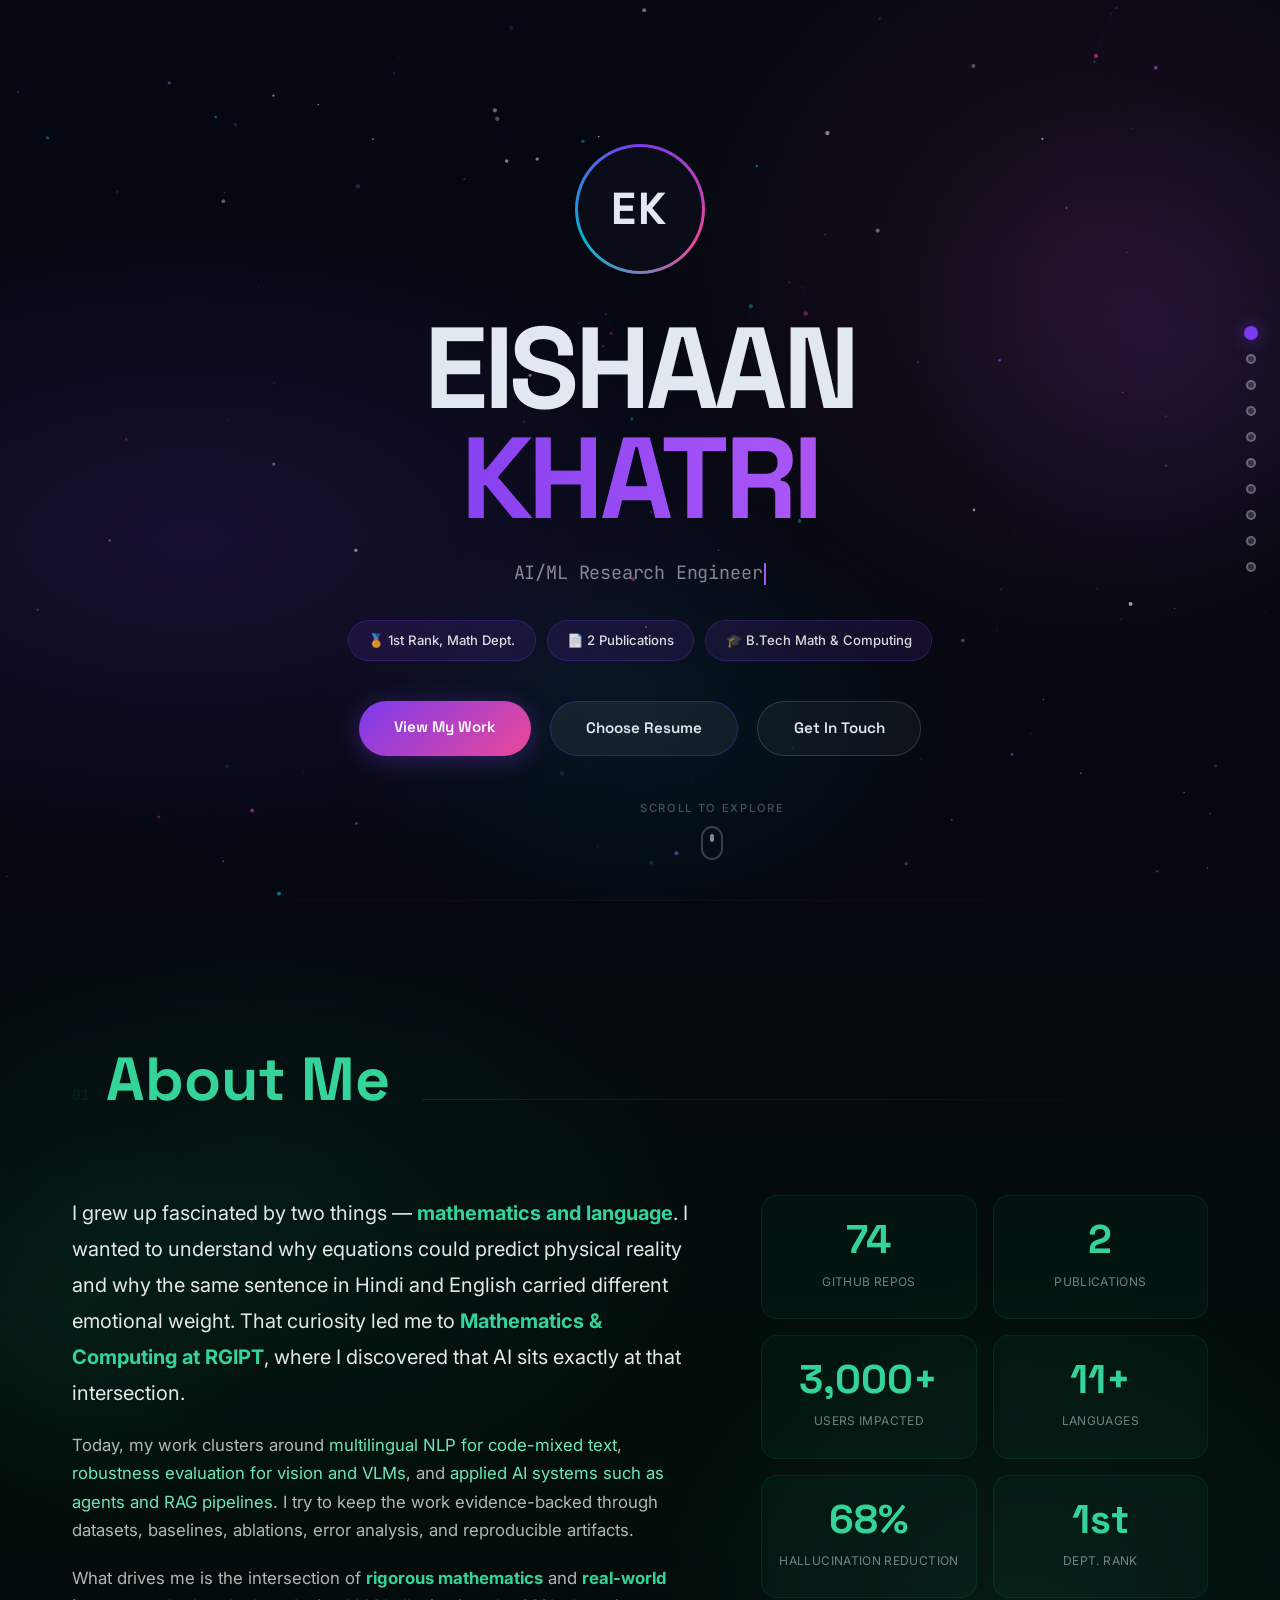
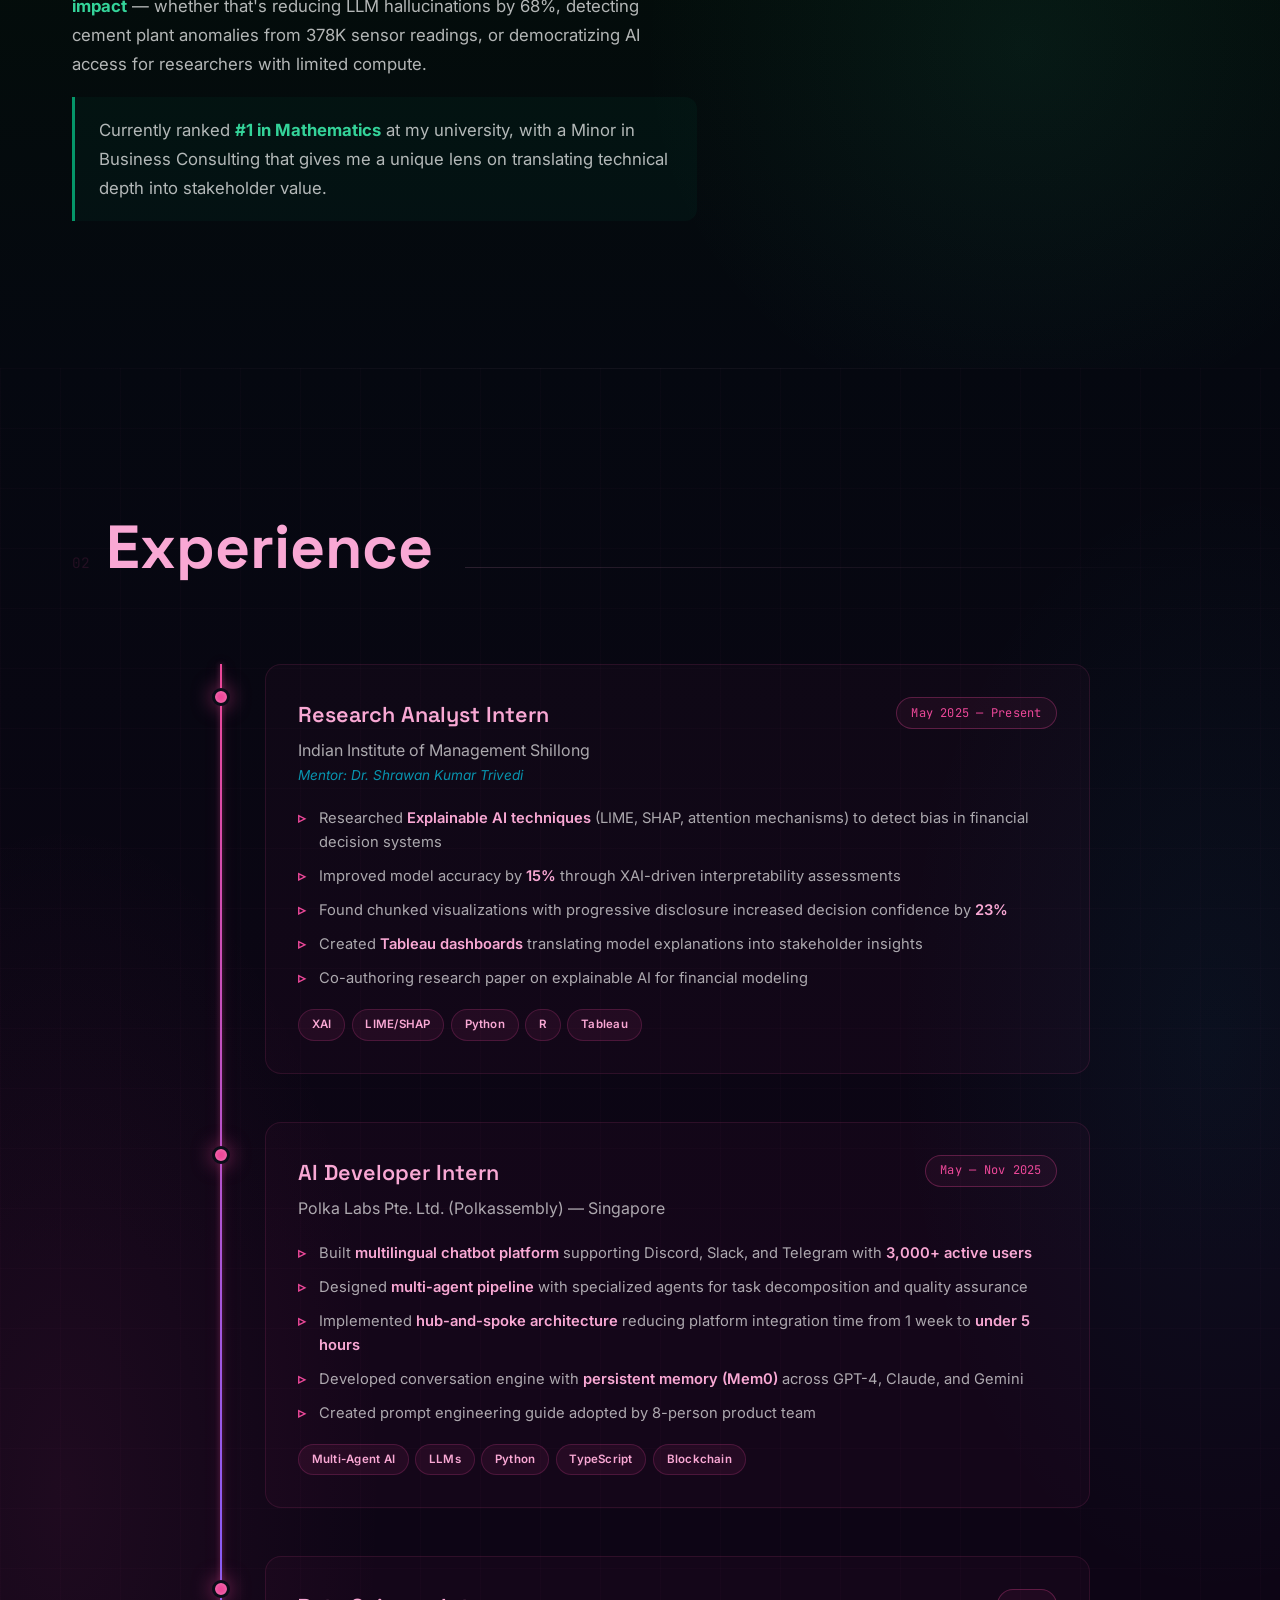
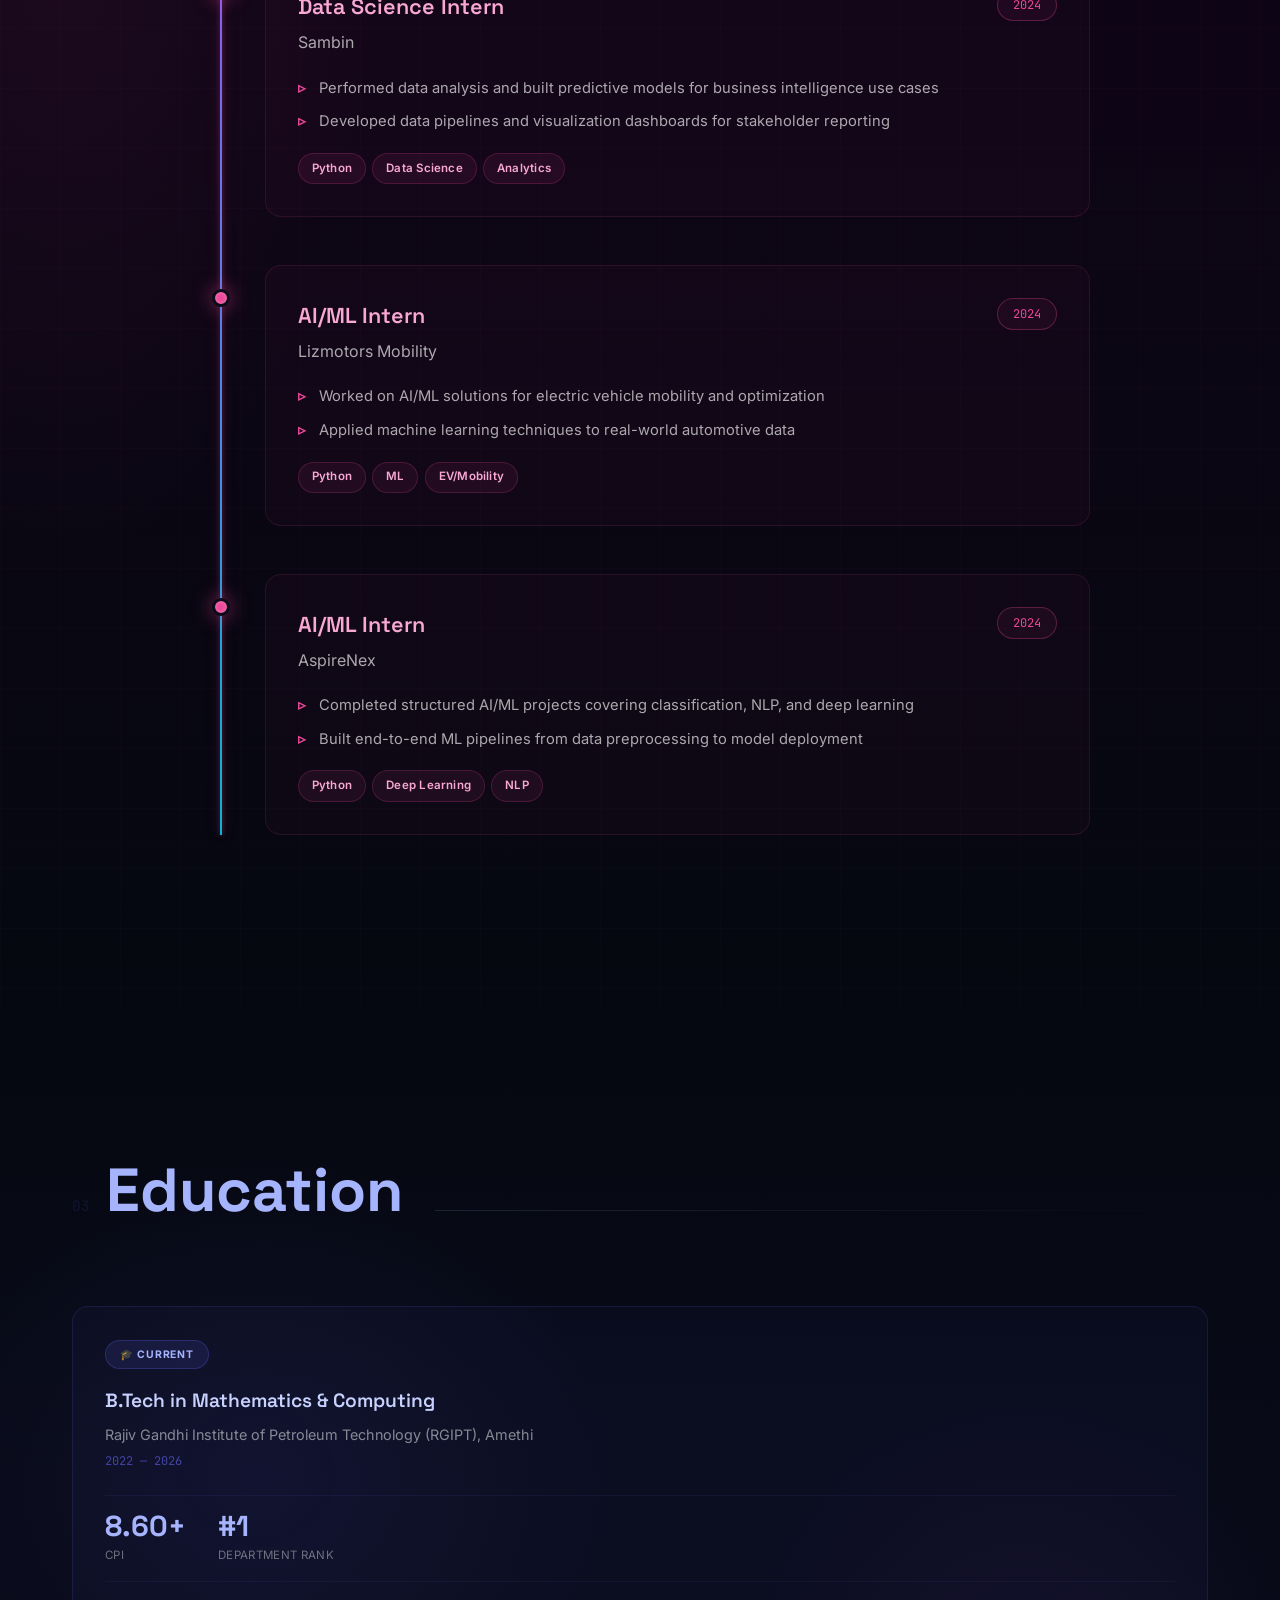
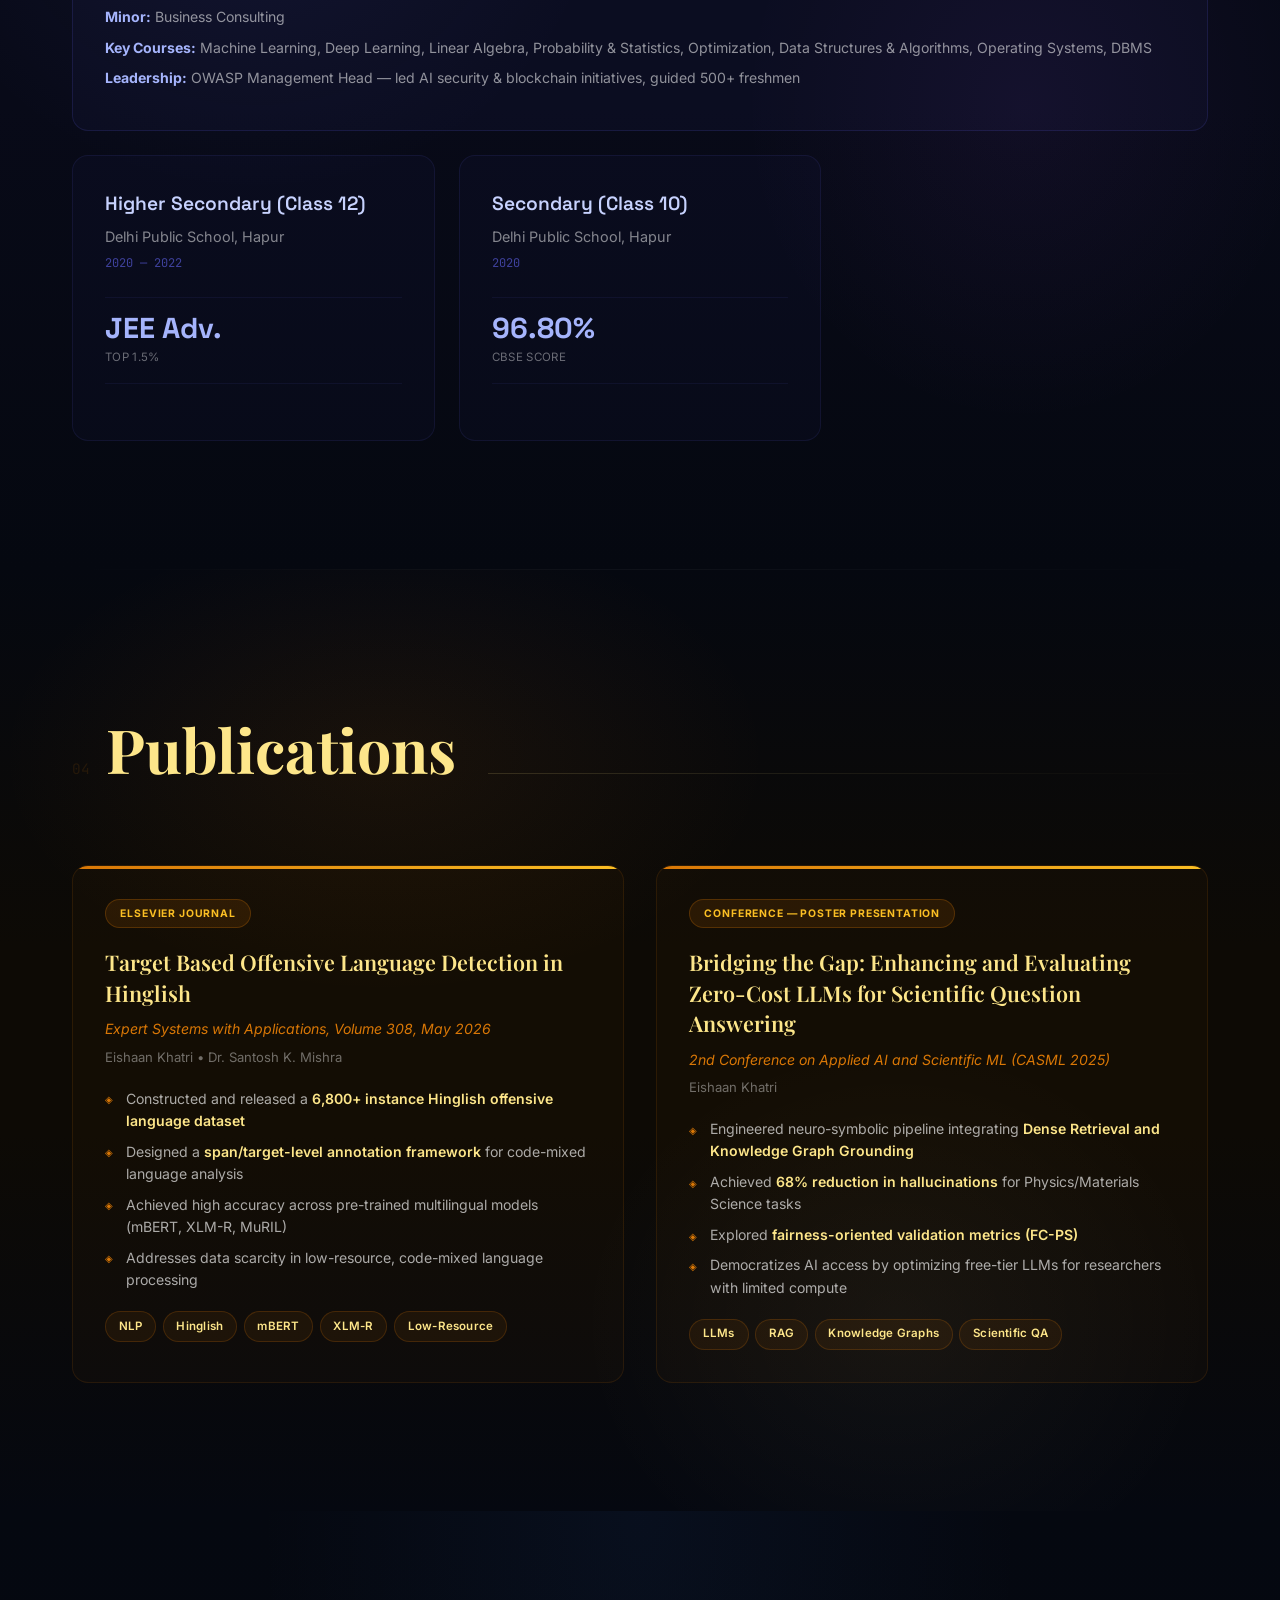
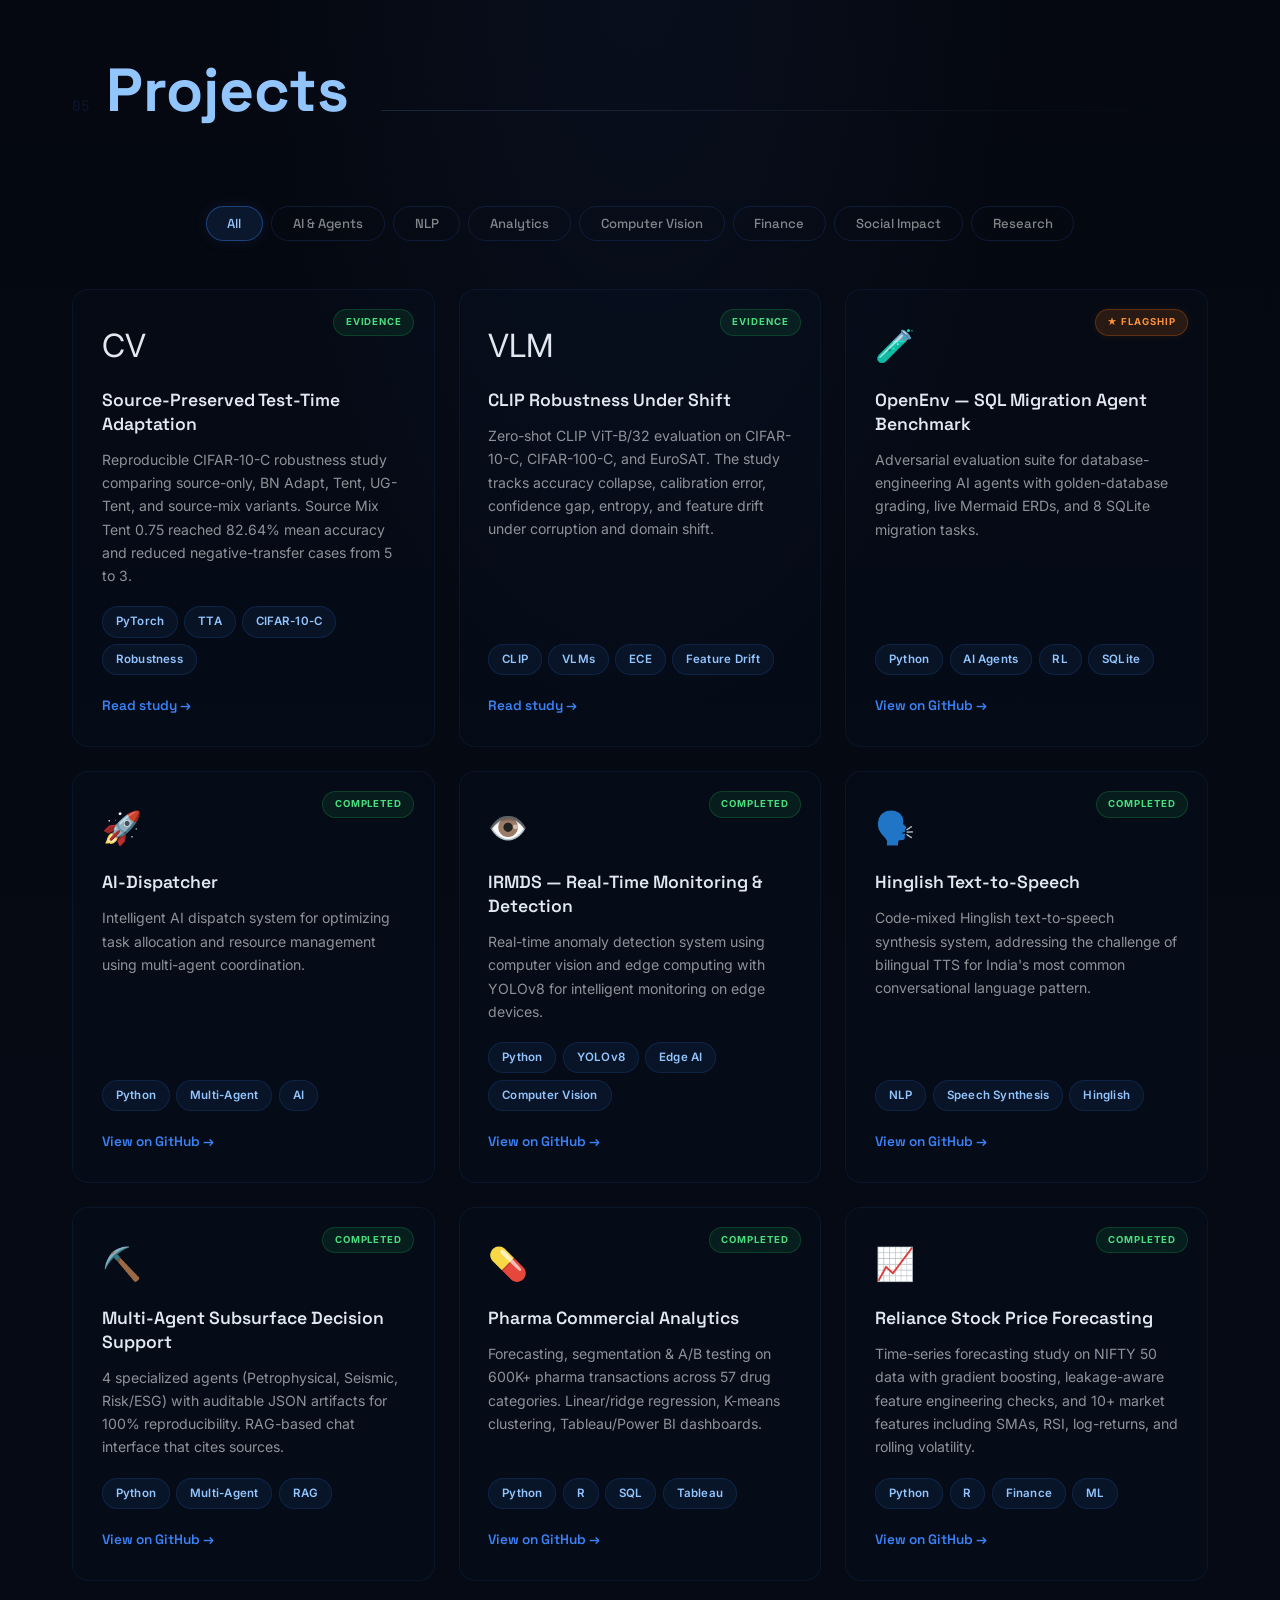
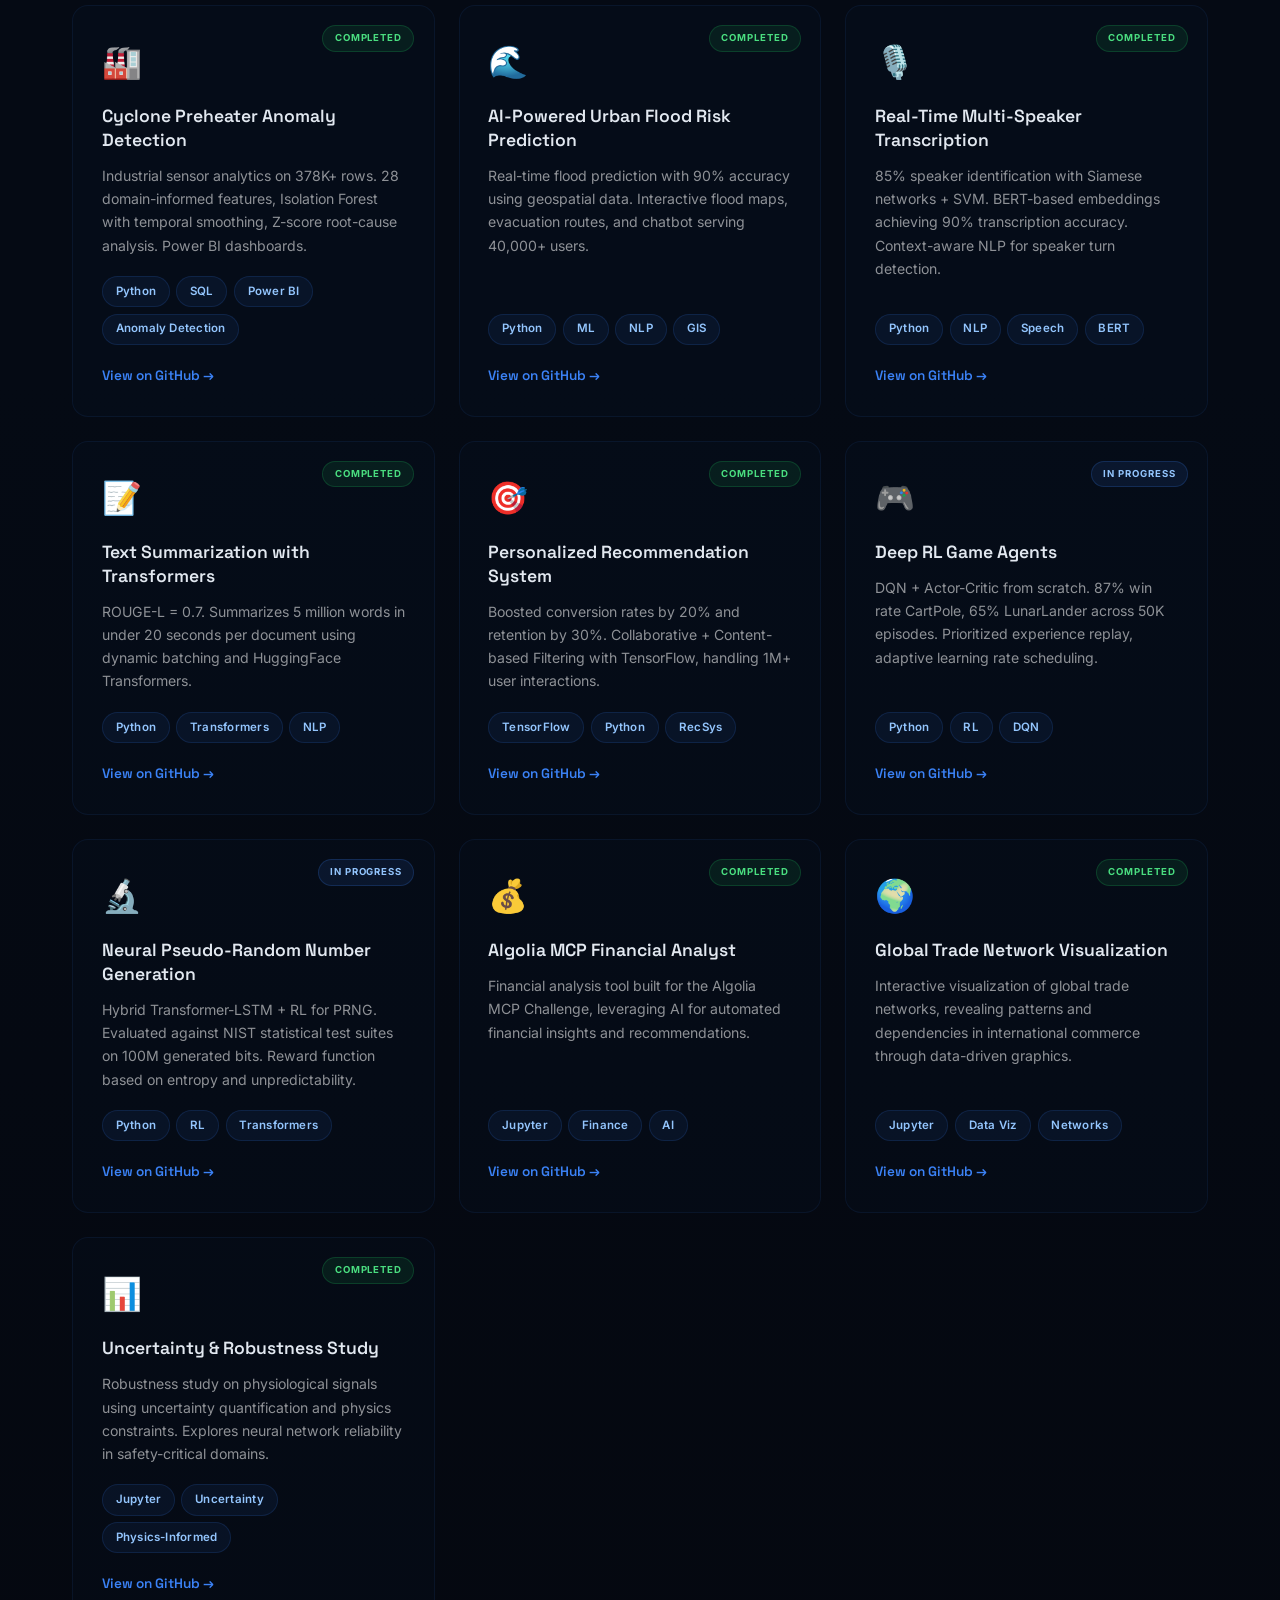
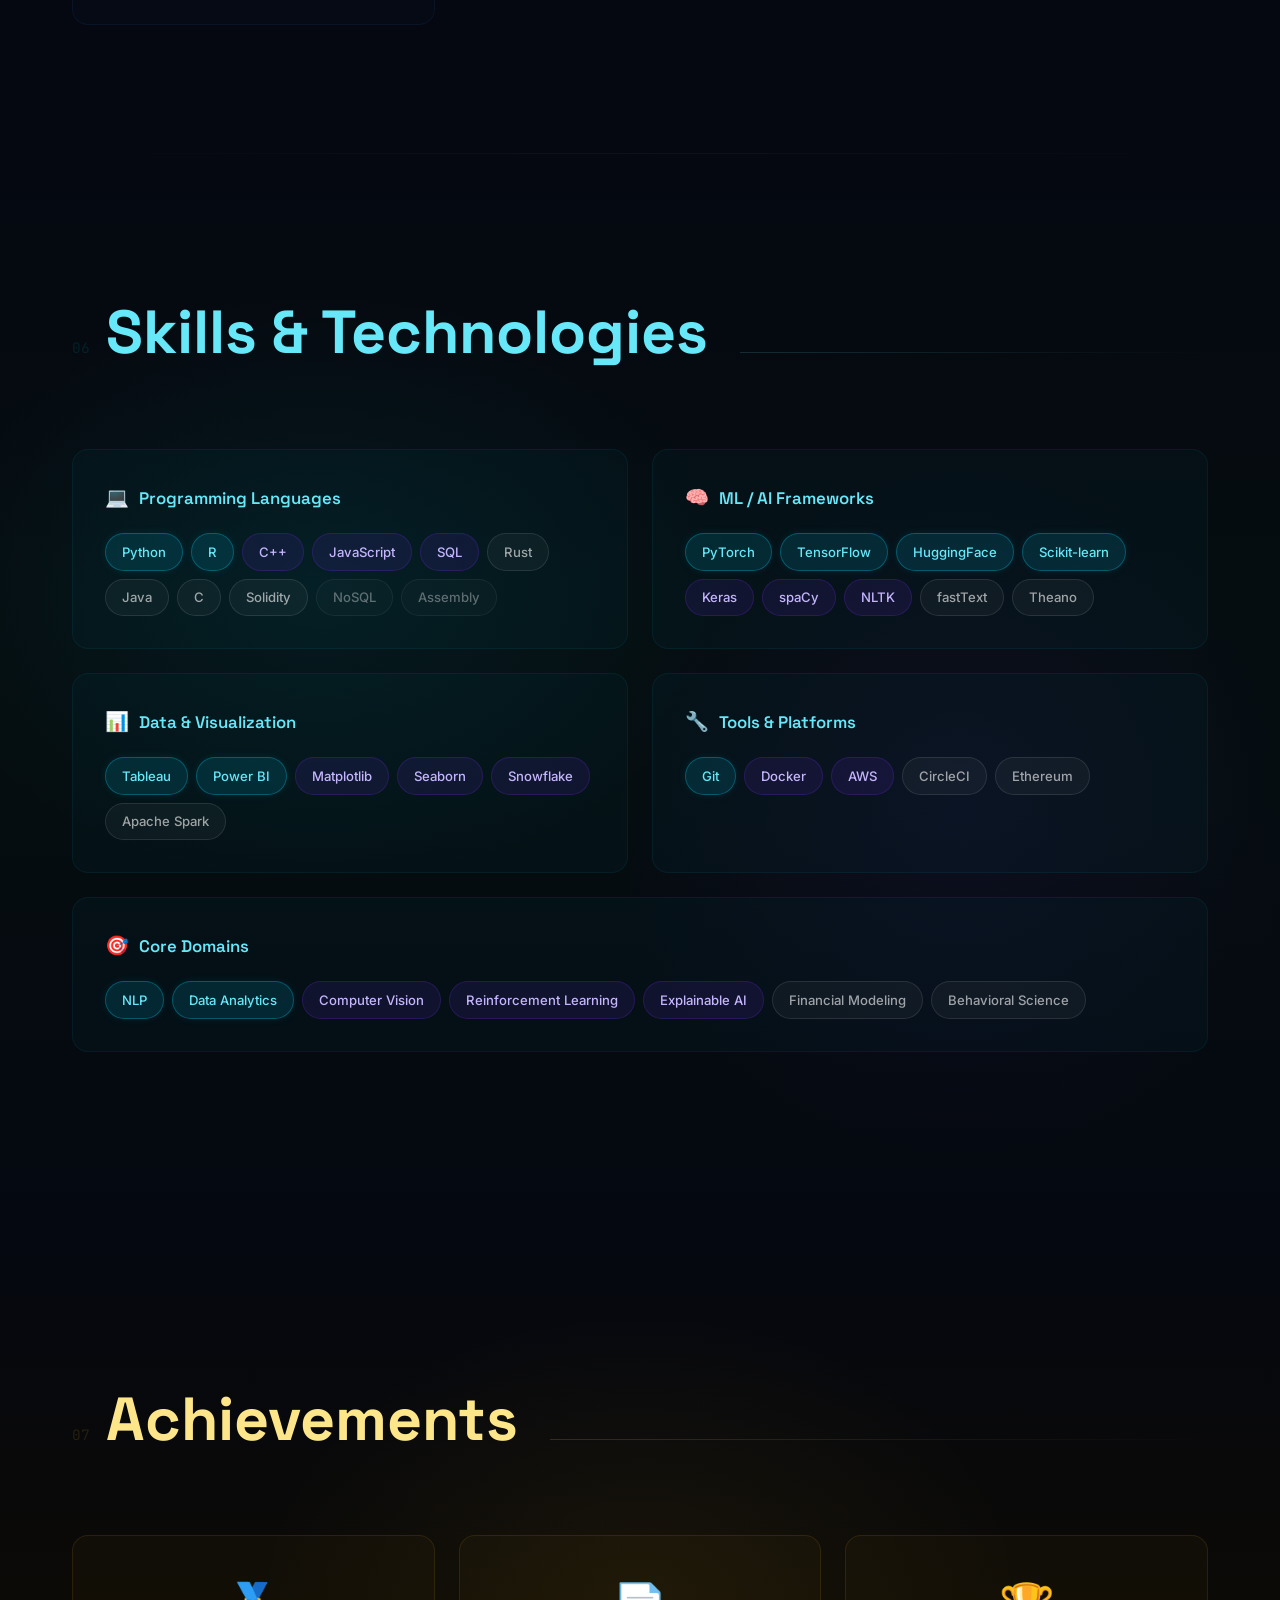
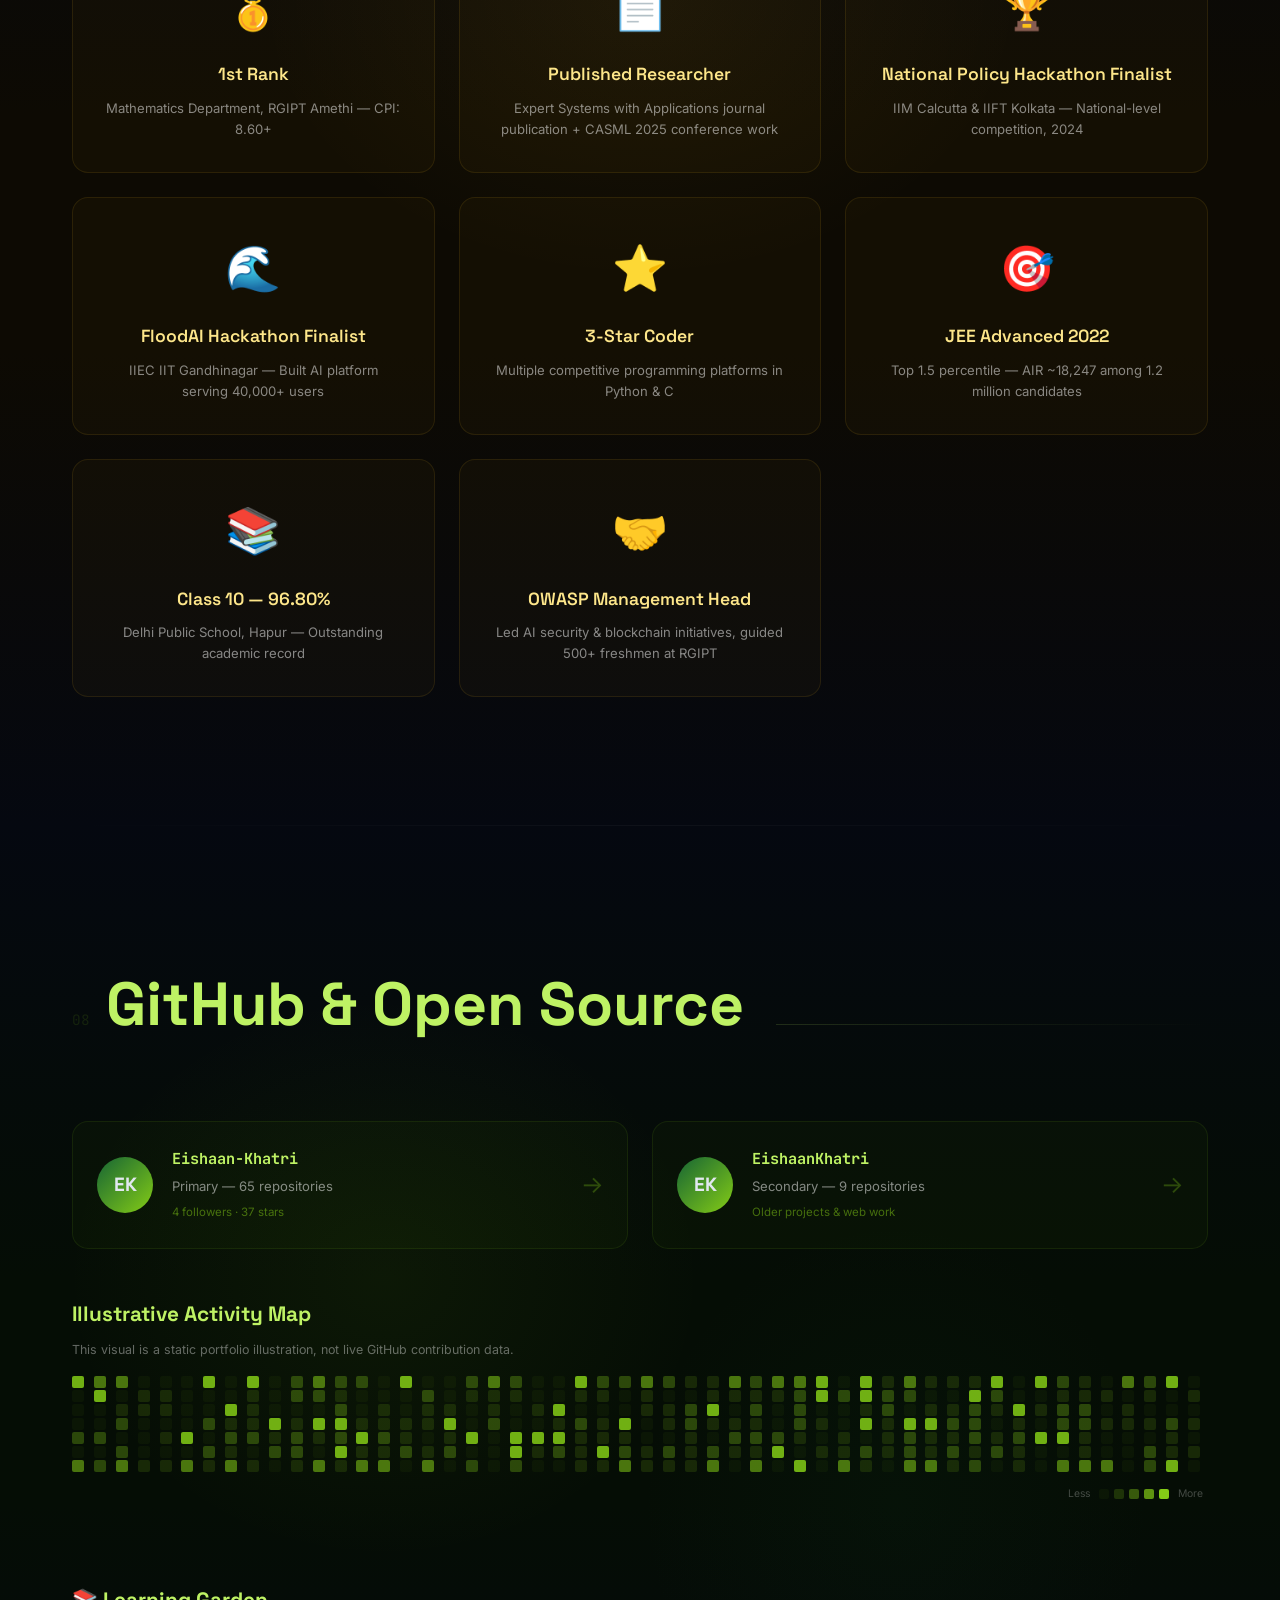
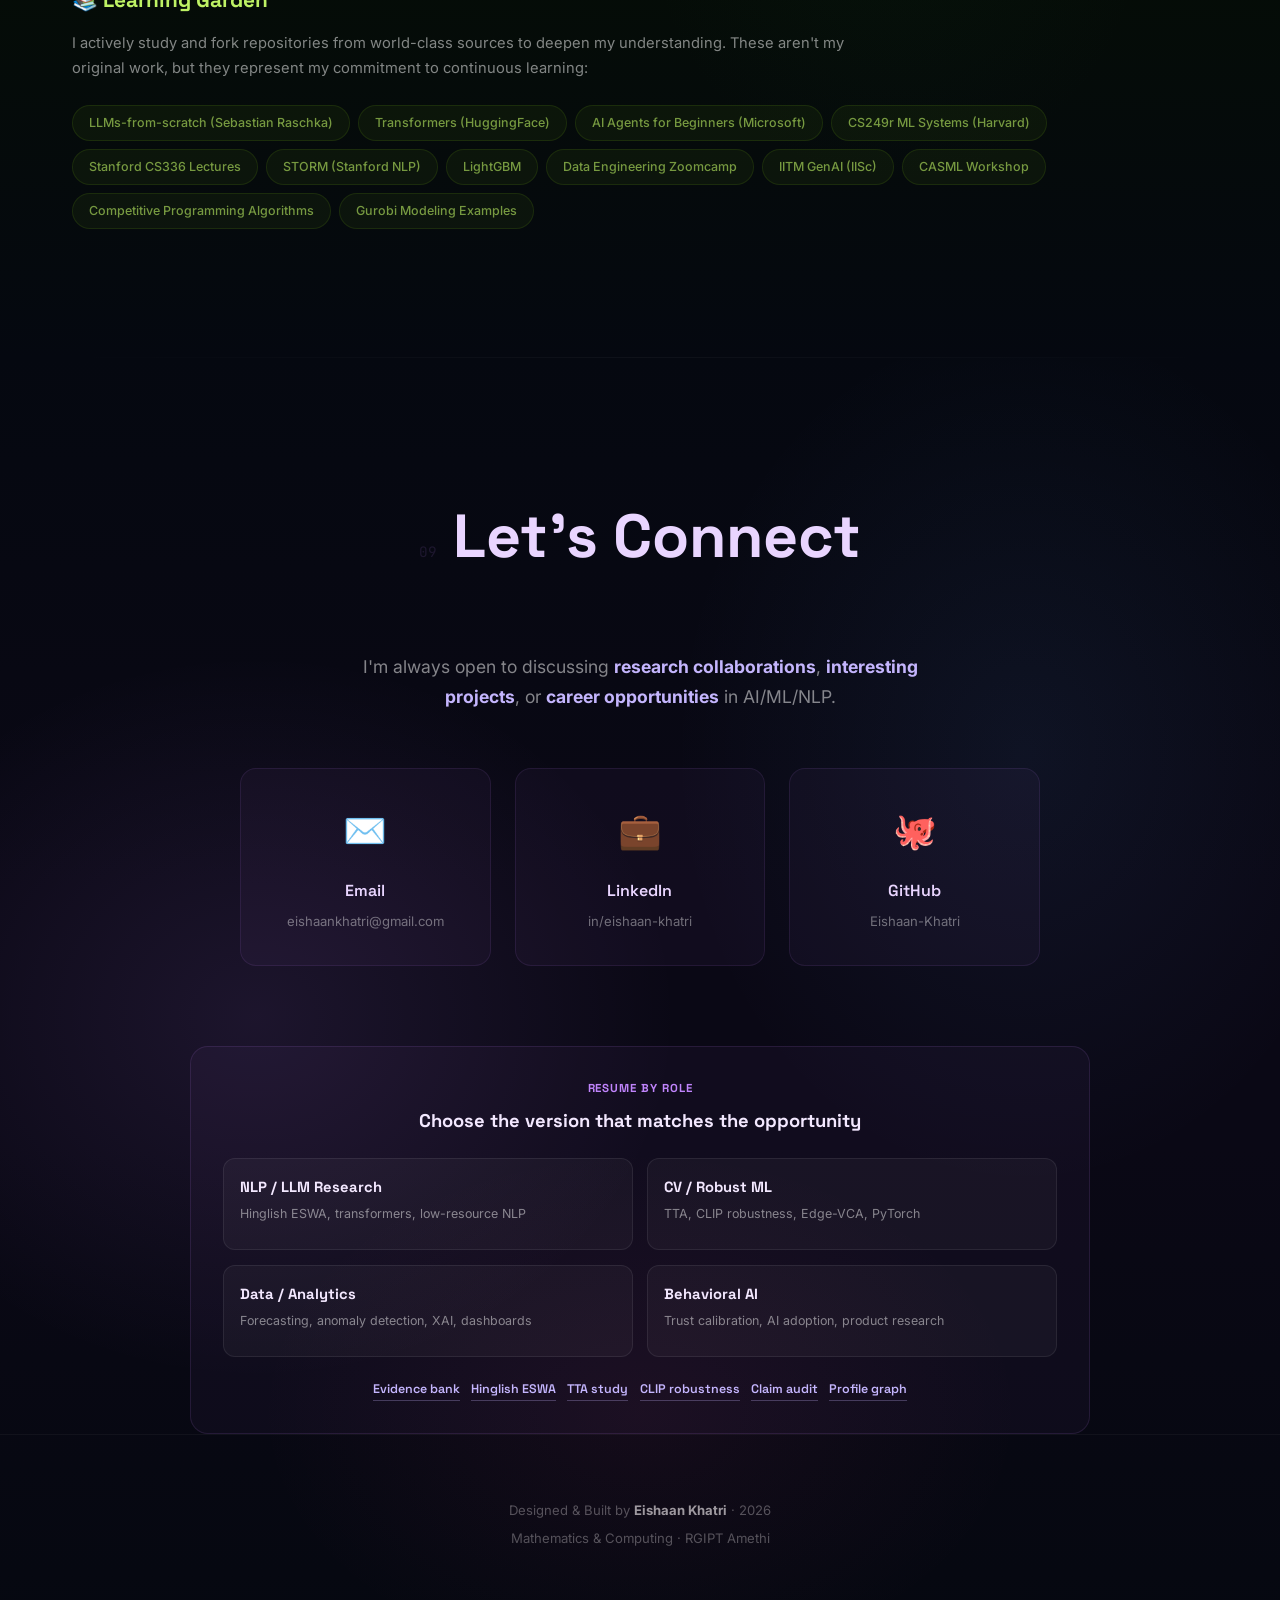
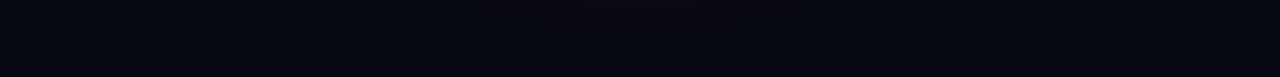
==== commit 7d23a3d5: "Align portfolio for job shortlisting" ====
--- a/index.html
+++ b/index.html
@@ -3,21 +3,21 @@
 <head>
   <meta charset="UTF-8">
   <meta name="viewport" content="width=device-width, initial-scale=1.0">
-  <title>Eishaan Khatri — AI Researcher, NLP Engineer, Data Scientist</title>
-  <meta name="description" content="Portfolio of Eishaan Khatri — 1st Rank in Mathematics & Computing at RGIPT. Published researcher in Elsevier (Expert Systems with Applications). Building multi-agent AI systems, NLP pipelines, and computer vision solutions.">
-  <meta name="keywords" content="Eishaan Khatri, AI Researcher, NLP, Machine Learning, Portfolio, Data Scientist, RGIPT, Elsevier, Multi-Agent AI">
+  <title>Eishaan Khatri — AI/ML Research Engineer</title>
+  <meta name="description" content="Portfolio of Eishaan Khatri — Mathematics & Computing at RGIPT. Work across multilingual NLP, robustness evaluation, computer vision, and applied AI systems.">
+  <meta name="keywords" content="Eishaan Khatri, AI ML Research Engineer, NLP, Machine Learning, Robustness, Computer Vision, RGIPT, Elsevier, Multi-Agent AI">
   <meta name="author" content="Eishaan Khatri">
 
   <!-- Open Graph -->
-  <meta property="og:title" content="Eishaan Khatri — AI Researcher & Engineer">
-  <meta property="og:description" content="Published in Elsevier. #1 in Mathematics. Building AI that matters.">
+  <meta property="og:title" content="Eishaan Khatri — AI/ML Research Engineer">
+  <meta property="og:description" content="Multilingual NLP, robustness evaluation, and applied AI systems.">
   <meta property="og:type" content="website">
   <meta property="og:url" content="https://eishaan-khatri.github.io/">
 
   <!-- Twitter -->
   <meta name="twitter:card" content="summary_large_image">
-  <meta name="twitter:title" content="Eishaan Khatri — AI Researcher & Engineer">
-  <meta name="twitter:description" content="Published in Elsevier. #1 in Mathematics. Building AI that matters.">
+  <meta name="twitter:title" content="Eishaan Khatri — AI/ML Research Engineer">
+  <meta name="twitter:description" content="Multilingual NLP, robustness evaluation, and applied AI systems.">
 
   <!-- Favicon -->
   <link rel="icon" type="image/svg+xml" href="favicon.svg">
@@ -100,7 +100,7 @@
       </div>
       <div class="hero__cta">
         <a href="#projects" class="btn btn--primary"><span>View My Work</span></a>
-        <a href="Eishaan_Khatri_Resume.pdf" target="_blank" rel="noopener" class="btn btn--resume"><span>📄 Download CV</span></a>
+        <a href="#resume" class="btn btn--resume"><span>Choose Resume</span></a>
         <a href="#contact" class="btn btn--ghost"><span>Get In Touch</span></a>
       </div>
     </div>
@@ -126,7 +126,7 @@
             I grew up fascinated by two things — <strong>mathematics and language</strong>. I wanted to understand why equations could predict physical reality and why the same sentence in Hindi and English carried different emotional weight. That curiosity led me to <strong>Mathematics & Computing at RGIPT</strong>, where I discovered that AI sits exactly at that intersection.
           </p>
           <p>
-            Today, my work spans the full spectrum of AI — from <em>multilingual NLP and code-mixed language understanding</em> to <em>multi-agent AI systems, computer vision, and explainable AI for ethical decision-making</em>. I've published in top-tier venues (Elsevier, CASML), built production chatbots serving thousands of users, and developed industrial anomaly detection systems.
+            Today, my work clusters around <em>multilingual NLP for code-mixed text</em>, <em>robustness evaluation for vision and VLMs</em>, and <em>applied AI systems such as agents and RAG pipelines</em>. I try to keep the work evidence-backed through datasets, baselines, ablations, error analysis, and reproducible artifacts.
           </p>
           <p>
             What drives me is the intersection of <strong>rigorous mathematics</strong> and <strong>real-world impact</strong> — whether that's reducing LLM hallucinations by 68%, detecting cement plant anomalies from 378K sensor readings, or democratizing AI access for researchers with limited compute.
@@ -386,13 +386,13 @@
       <div class="publications__grid">
         <!-- Paper 1 -->
         <article class="pub-card" data-animate="fade-up">
-          <div class="pub-card__badge">Elsevier — Top-Tier Journal</div>
+          <div class="pub-card__badge">Elsevier Journal</div>
           <h3 class="pub-card__title">Target Based Offensive Language Detection in Hinglish</h3>
           <p class="pub-card__venue">Expert Systems with Applications, Volume 308, May 2026</p>
           <p class="pub-card__authors">Eishaan Khatri • Dr. Santosh K. Mishra</p>
           <ul class="pub-card__highlights">
-            <li>Constructed and released a <strong>6,800-instance Hinglish offensive language dataset</strong></li>
-            <li>Proposed <strong>novel token-level annotation framework</strong> for code-mixed languages</li>
+            <li>Constructed and released a <strong>6,800+ instance Hinglish offensive language dataset</strong></li>
+            <li>Designed a <strong>span/target-level annotation framework</strong> for code-mixed language analysis</li>
             <li>Achieved high accuracy across pre-trained multilingual models (mBERT, XLM-R, MuRIL)</li>
             <li>Addresses data scarcity in low-resource, code-mixed language processing</li>
           </ul>
@@ -414,7 +414,7 @@
           <ul class="pub-card__highlights">
             <li>Engineered neuro-symbolic pipeline integrating <strong>Dense Retrieval and Knowledge Graph Grounding</strong></li>
             <li>Achieved <strong>68% reduction in hallucinations</strong> for Physics/Materials Science tasks</li>
-            <li>Introduced novel <strong>fairness-oriented validation metrics (FC-PS)</strong></li>
+            <li>Explored <strong>fairness-oriented validation metrics (FC-PS)</strong></li>
             <li>Democratizes AI access by optimizing free-tier LLMs for researchers with limited compute</li>
           </ul>
           <div class="pub-card__tags">
@@ -453,12 +453,42 @@
       <!-- Projects Grid -->
       <div class="projects__grid" id="projectsGrid">
 
+        <!-- Robust ML Evidence -->
+        <article class="project-card" data-category="cv" data-animate="zoom-in">
+          <div class="project-card__icon">CV</div>
+          <div class="project-card__status status--complete">Evidence</div>
+          <h3 class="project-card__title">Source-Preserved Test-Time Adaptation</h3>
+          <p class="project-card__desc">Reproducible CIFAR-10-C robustness study comparing source-only, BN Adapt, Tent, UG-Tent, and source-mix variants. Source Mix Tent 0.75 reached 82.64% mean accuracy and reduced negative-transfer cases from 5 to 3.</p>
+          <div class="project-card__tags">
+            <span class="tag">PyTorch</span>
+            <span class="tag">TTA</span>
+            <span class="tag">CIFAR-10-C</span>
+            <span class="tag">Robustness</span>
+          </div>
+          <a href="job_shortlisting_system/TTA_Study_Summary.md" target="_blank" rel="noopener" class="project-card__link">Read study →</a>
+        </article>
+
+        <!-- CLIP Robustness Evidence -->
+        <article class="project-card" data-category="cv" data-animate="zoom-in">
+          <div class="project-card__icon">VLM</div>
+          <div class="project-card__status status--complete">Evidence</div>
+          <h3 class="project-card__title">CLIP Robustness Under Shift</h3>
+          <p class="project-card__desc">Zero-shot CLIP ViT-B/32 evaluation on CIFAR-10-C, CIFAR-100-C, and EuroSAT. The study tracks accuracy collapse, calibration error, confidence gap, entropy, and feature drift under corruption and domain shift.</p>
+          <div class="project-card__tags">
+            <span class="tag">CLIP</span>
+            <span class="tag">VLMs</span>
+            <span class="tag">ECE</span>
+            <span class="tag">Feature Drift</span>
+          </div>
+          <a href="job_shortlisting_system/CLIP_Robustness_Summary.md" target="_blank" rel="noopener" class="project-card__link">Read study →</a>
+        </article>
+
         <!-- 1. OpenEnv -->
         <article class="project-card" data-category="ai-agents" data-animate="zoom-in">
           <div class="project-card__icon">🧪</div>
           <div class="project-card__status status--flagship">★ Flagship</div>
           <h3 class="project-card__title">OpenEnv — SQL Migration Agent Benchmark</h3>
-          <p class="project-card__desc">Production-grade adversarial evaluation suite for Database Engineering AI Agents. Dynamic golden-database grading, live Mermaid ERDs, and 8 extreme SQLite migration tasks.</p>
+          <p class="project-card__desc">Adversarial evaluation suite for database-engineering AI agents with golden-database grading, live Mermaid ERDs, and 8 SQLite migration tasks.</p>
           <div class="project-card__tags">
             <span class="tag">Python</span>
             <span class="tag">AI Agents</span>
@@ -545,7 +575,7 @@
           <div class="project-card__icon">📈</div>
           <div class="project-card__status status--complete">Completed</div>
           <h3 class="project-card__title">Reliance Stock Price Forecasting</h3>
-          <p class="project-card__desc">Gradient boosting regression on NIFTY 50 data achieving R² = 0.9998 and MAE = 3.48. 10+ engineered features including SMAs, RSI, log-returns, rolling volatility.</p>
+          <p class="project-card__desc">Time-series forecasting study on NIFTY 50 data with gradient boosting, leakage-aware feature engineering checks, and 10+ market features including SMAs, RSI, log-returns, and rolling volatility.</p>
           <div class="project-card__tags">
             <span class="tag">Python</span>
             <span class="tag">R</span>
@@ -826,7 +856,7 @@
         <div class="trophy-card" data-animate="fade-up">
           <div class="trophy-card__icon">📄</div>
           <h3 class="trophy-card__title">Published Researcher</h3>
-          <p class="trophy-card__desc">Top-tier Elsevier journal (Expert Systems with Applications) + CASML 2025 Conference</p>
+          <p class="trophy-card__desc">Expert Systems with Applications journal publication + CASML 2025 conference work</p>
         </div>
         <div class="trophy-card" data-animate="fade-up">
           <div class="trophy-card__icon">🏆</div>
@@ -896,7 +926,8 @@
 
         <!-- GitHub Contribution Heatmap (#8) -->
         <div class="github__heatmap-section" data-animate="fade-up">
-          <h3 class="learning-title">📊 Contribution Activity</h3>
+          <h3 class="learning-title">Illustrative Activity Map</h3>
+          <p class="heatmap-note">This visual is a static portfolio illustration, not live GitHub contribution data.</p>
           <div class="github-heatmap" id="githubHeatmap">
             <!-- Generated by JS -->
           </div>
@@ -964,11 +995,36 @@
         </a>
       </div>
 
-      <!-- Resume Download CTA (#1) -->
-      <div class="contact__resume" data-animate="fade-up">
-        <a href="Eishaan_Khatri_Resume.pdf" target="_blank" rel="noopener" class="btn btn--resume btn--lg">
-          <span>📄 Download My Resume</span>
-        </a>
+      <!-- Role-specific resume hub -->
+      <div class="contact__resume resume-hub" id="resume" data-animate="fade-up">
+        <p class="resume-hub__eyebrow">Resume by role</p>
+        <h3 class="resume-hub__title">Choose the version that matches the opportunity</h3>
+        <div class="resume-hub__grid">
+          <a href="CV_Eishaan_Khatri_Research.pdf" target="_blank" rel="noopener" class="resume-hub__card">
+            <span class="resume-hub__label">NLP / LLM Research</span>
+            <span class="resume-hub__meta">Hinglish ESWA, transformers, low-resource NLP</span>
+          </a>
+          <a href="IISc_IACV_RA_Application/Eishaan_Khatri_IACV_RA_CV_STANDARD_FULLPAGE.pdf" target="_blank" rel="noopener" class="resume-hub__card">
+            <span class="resume-hub__label">CV / Robust ML</span>
+            <span class="resume-hub__meta">TTA, CLIP robustness, Edge-VCA, PyTorch</span>
+          </a>
+          <a href="Eishaan_Khatri_Resume.pdf" target="_blank" rel="noopener" class="resume-hub__card">
+            <span class="resume-hub__label">Data / Analytics</span>
+            <span class="resume-hub__meta">Forecasting, anomaly detection, XAI, dashboards</span>
+          </a>
+          <a href="Eishaan_Khatri_IrrationalLabs.pdf" target="_blank" rel="noopener" class="resume-hub__card">
+            <span class="resume-hub__label">Behavioral AI</span>
+            <span class="resume-hub__meta">Trust calibration, AI adoption, product research</span>
+          </a>
+        </div>
+        <div class="resume-hub__proof">
+          <a href="job_shortlisting_system/00_Master_Evidence_Bank.md" target="_blank" rel="noopener">Evidence bank</a>
+          <a href="https://authors.elsevier.com/c/1mQDW3PiGTXOl6" target="_blank" rel="noopener">Hinglish ESWA</a>
+          <a href="job_shortlisting_system/TTA_Study_Summary.md" target="_blank" rel="noopener">TTA study</a>
+          <a href="job_shortlisting_system/CLIP_Robustness_Summary.md" target="_blank" rel="noopener">CLIP robustness</a>
+          <a href="IISc_IACV_RA_Application/project_audit_for_iacv.md" target="_blank" rel="noopener">Claim audit</a>
+          <a href="job_shortlisting_system/shortlisting_graph.html" target="_blank" rel="noopener">Profile graph</a>
+        </div>
       </div>
     </div>
     <footer class="footer">
--- a/style.css
+++ b/style.css
@@ -1654,6 +1654,8 @@
 
 @media (max-width: 768px) {
   .contact__grid { grid-template-columns: 1fr; max-width: 400px; }
+  .resume-hub { padding: 1.3rem; }
+  .resume-hub__grid { grid-template-columns: 1fr; }
 }
 
 /* ═══════════════════════════════════════════════════════════════
@@ -1799,6 +1801,93 @@
 .contact__resume {
   margin-top: 3rem;
   text-align: center;
+}
+
+.resume-hub {
+  max-width: 900px;
+  margin-left: auto;
+  margin-right: auto;
+  padding: 2rem;
+  border: 1px solid rgba(192,132,252,0.12);
+  border-radius: 18px;
+  background: rgba(192,132,252,0.04);
+}
+
+.resume-hub__eyebrow {
+  margin-bottom: 0.4rem;
+  font-family: 'Space Grotesk', sans-serif;
+  font-size: 0.72rem;
+  font-weight: 700;
+  letter-spacing: 0.08em;
+  text-transform: uppercase;
+  color: #c084fc;
+}
+
+.resume-hub__title {
+  margin-bottom: 1.4rem;
+  font-family: 'Space Grotesk', sans-serif;
+  font-size: 1.15rem;
+  font-weight: 700;
+  color: #f3e8ff;
+}
+
+.resume-hub__grid {
+  display: grid;
+  grid-template-columns: repeat(2, minmax(0, 1fr));
+  gap: 0.9rem;
+  text-align: left;
+}
+
+.resume-hub__card {
+  display: flex;
+  flex-direction: column;
+  gap: 0.3rem;
+  min-height: 92px;
+  padding: 1rem;
+  border: 1px solid rgba(255,255,255,0.08);
+  border-radius: 12px;
+  background: rgba(255,255,255,0.035);
+  transition: all 0.25s ease;
+}
+
+.resume-hub__card:hover {
+  transform: translateY(-3px);
+  border-color: rgba(192,132,252,0.32);
+  background: rgba(192,132,252,0.08);
+}
+
+.resume-hub__label {
+  font-family: 'Space Grotesk', sans-serif;
+  font-size: 0.92rem;
+  font-weight: 700;
+  color: #f3e8ff;
+}
+
+.resume-hub__meta {
+  font-size: 0.78rem;
+  line-height: 1.45;
+  color: rgba(255,255,255,0.48);
+}
+
+.resume-hub__proof {
+  display: flex;
+  flex-wrap: wrap;
+  justify-content: center;
+  gap: 0.7rem;
+  margin-top: 1.4rem;
+}
+
+.resume-hub__proof a {
+  font-family: 'Space Grotesk', sans-serif;
+  font-size: 0.78rem;
+  font-weight: 600;
+  color: #c4b5fd;
+  border-bottom: 1px solid rgba(196,181,253,0.28);
+}
+
+.resume-hub__proof a:hover {
+  color: #f3e8ff;
+  border-bottom-color: rgba(243,232,255,0.7);
 }
 
 /* ═══════════════════════════════════════════════════════════════
@@ -1945,6 +2034,12 @@
    ═══════════════════════════════════════════════════════════════ */
 .github__heatmap-section {
   margin-bottom: 2rem;
+}
+
+.heatmap-note {
+  margin: -0.4rem 0 1rem;
+  font-size: 0.78rem;
+  color: rgba(255,255,255,0.38);
 }
 
 .github-heatmap {
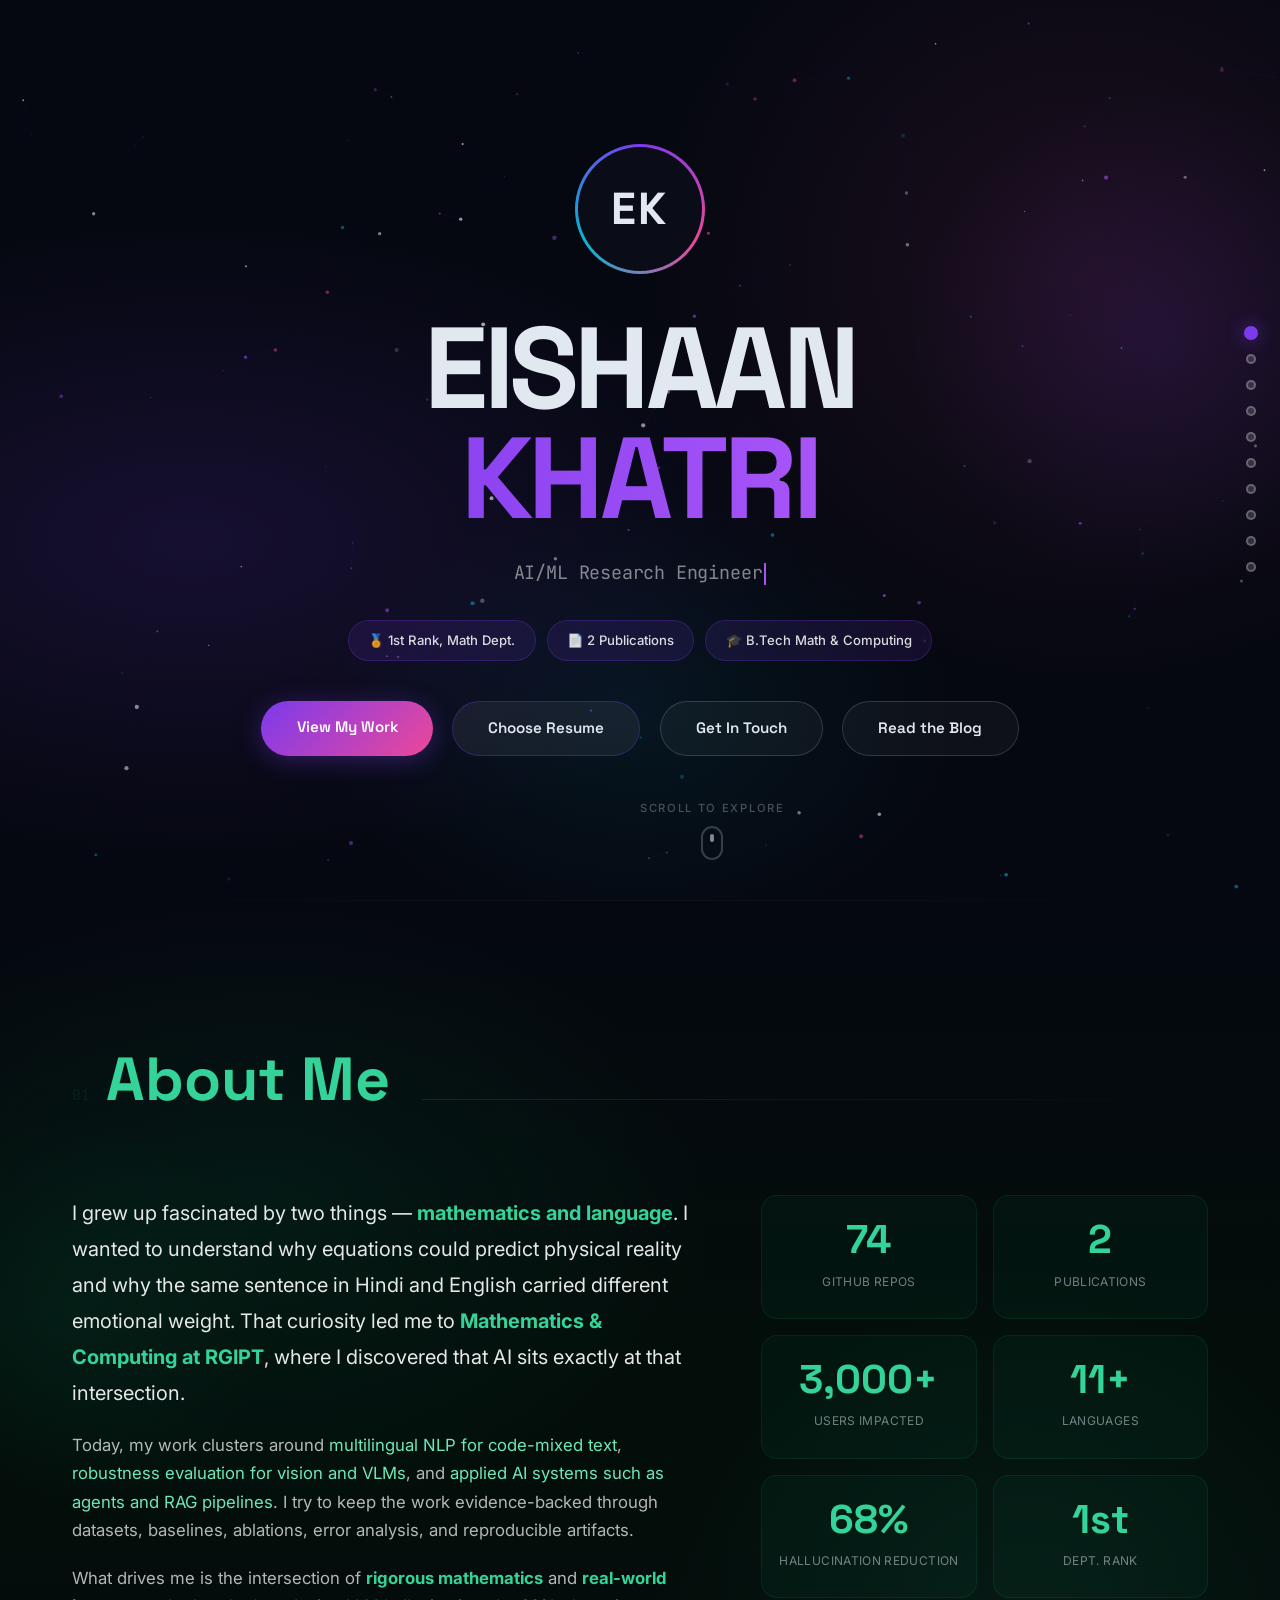
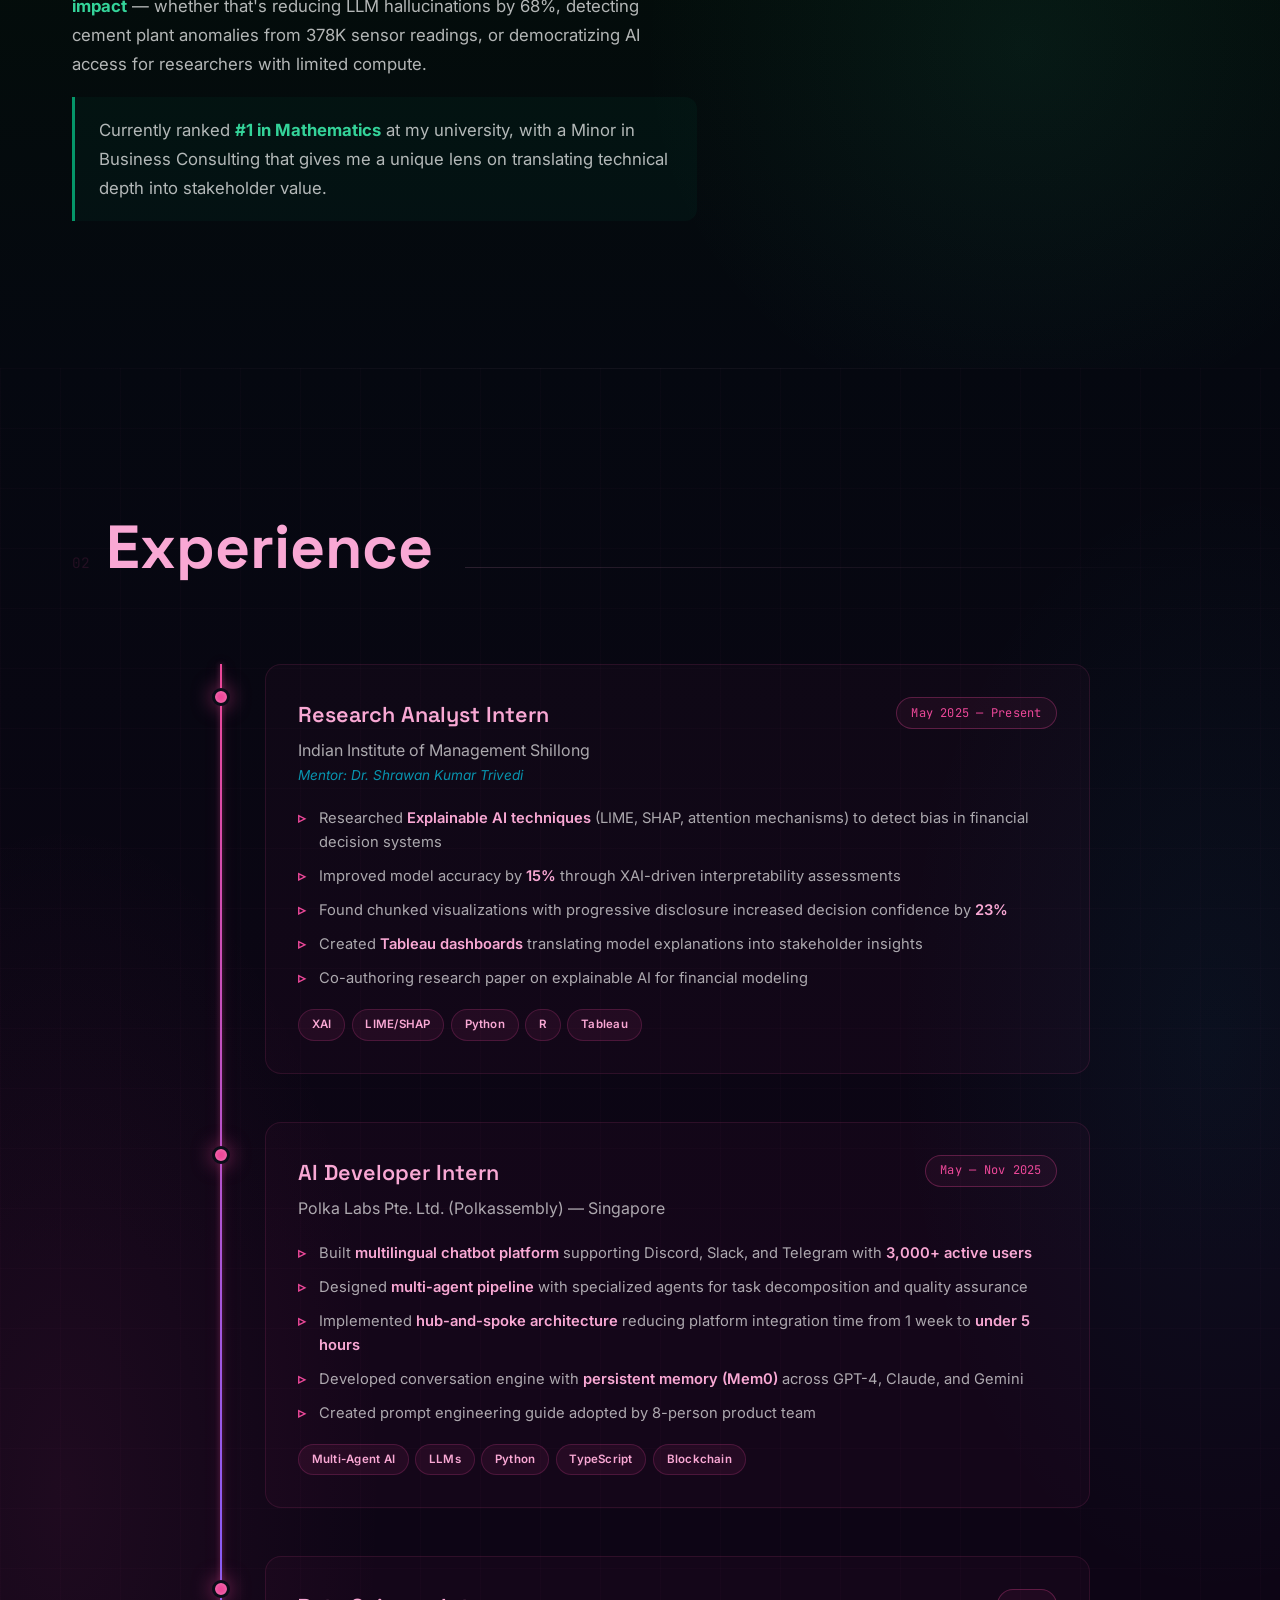
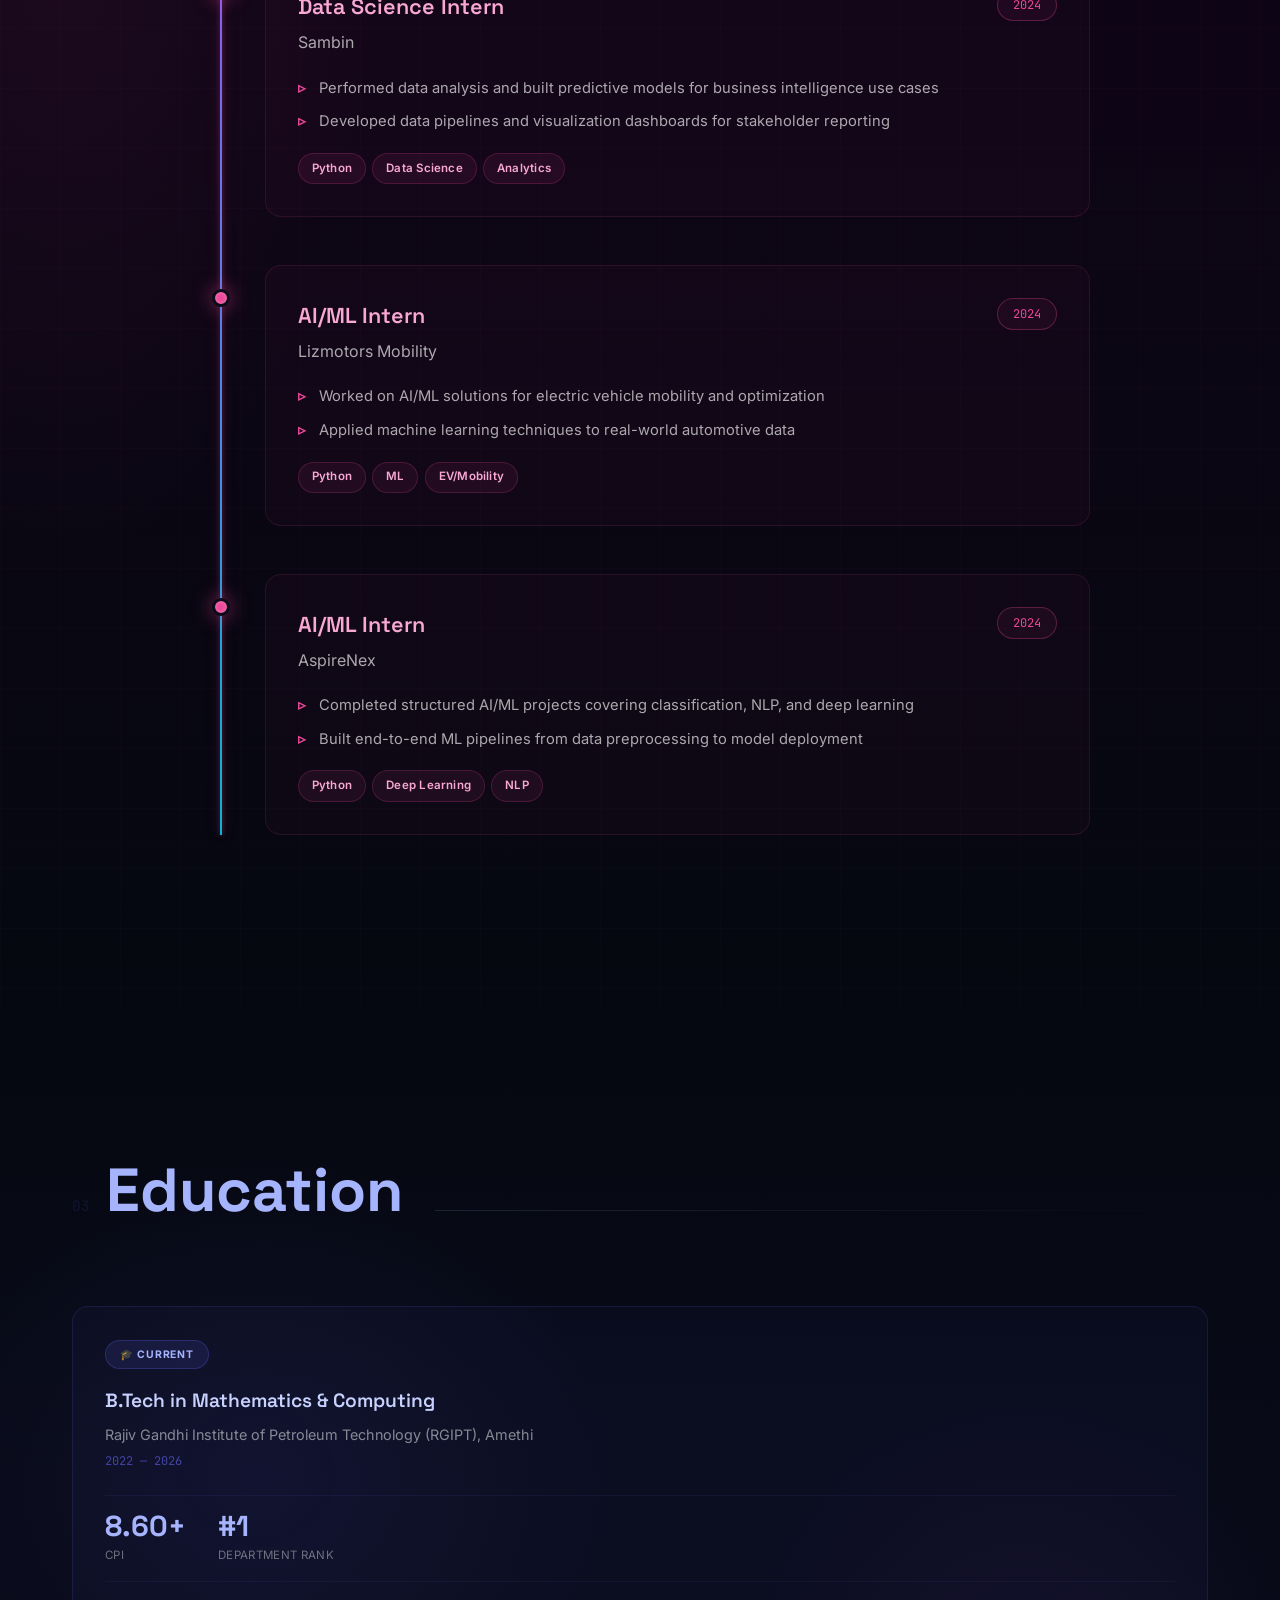
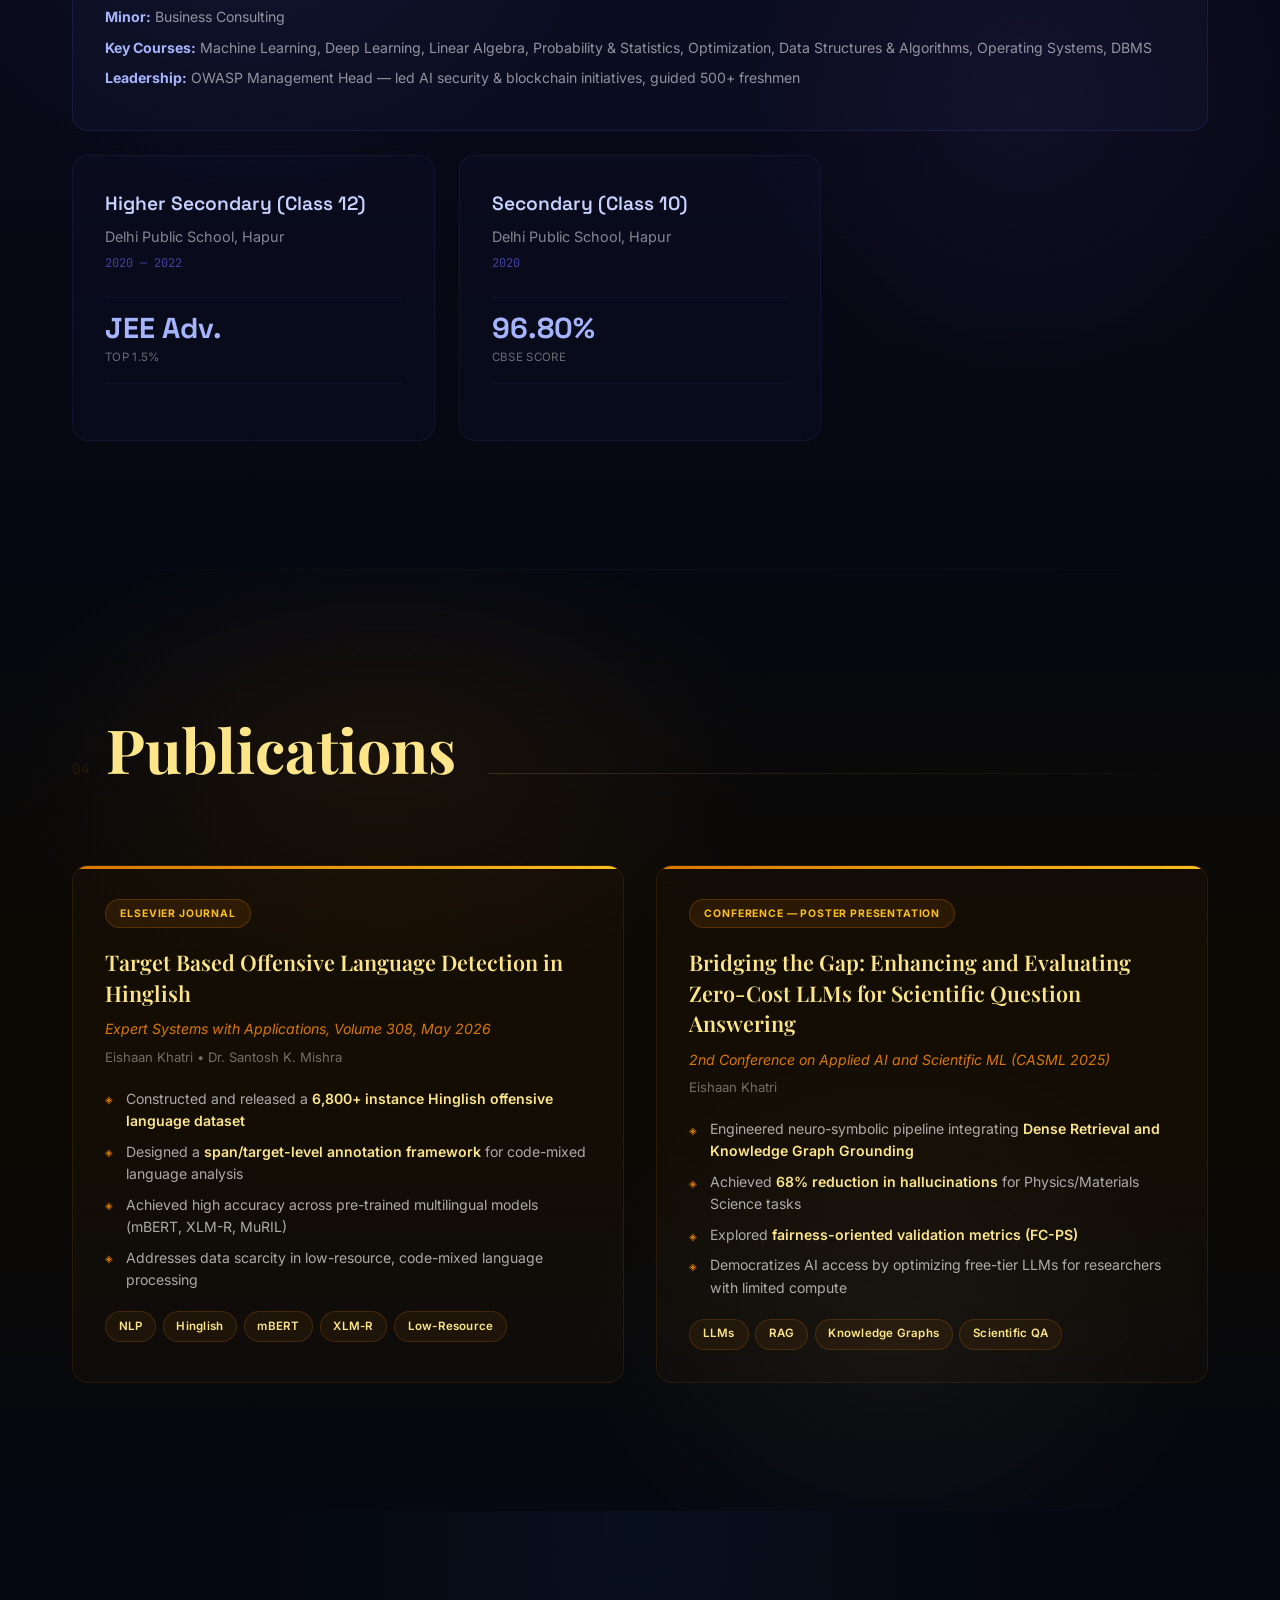
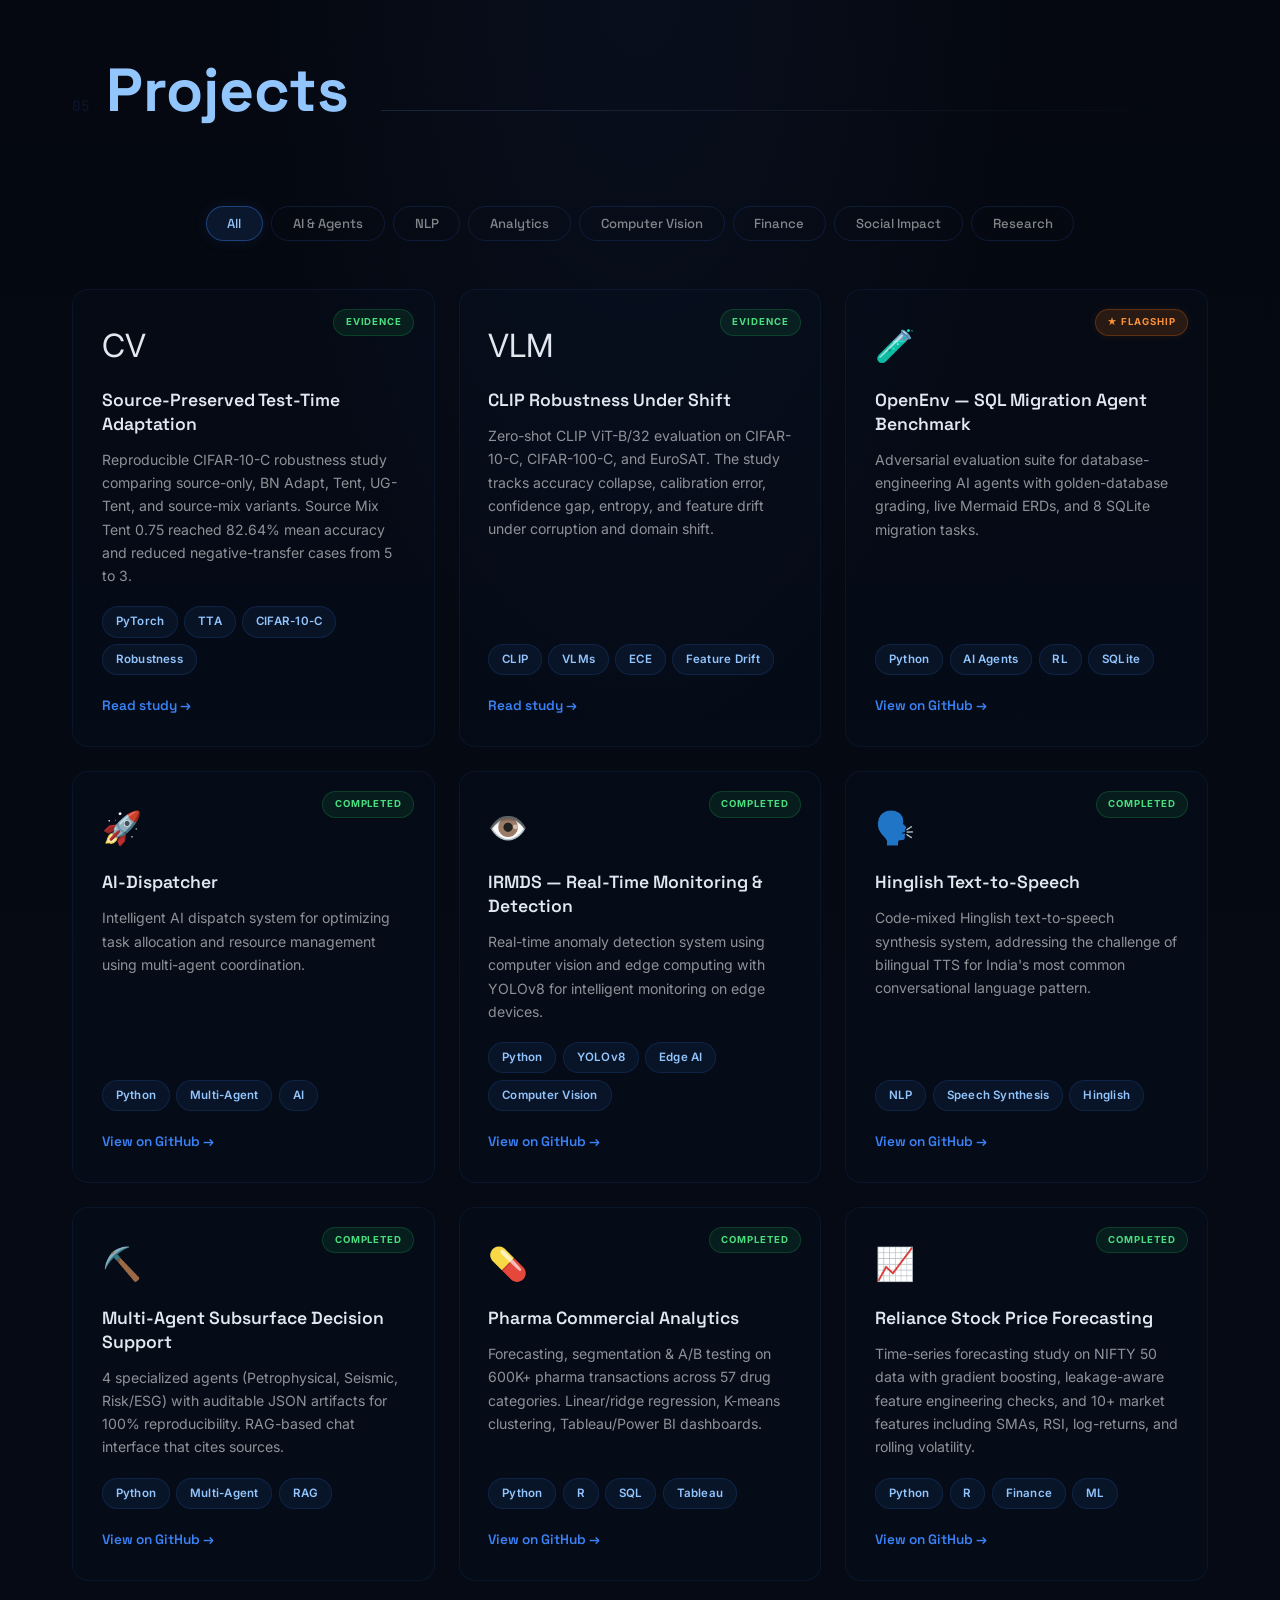
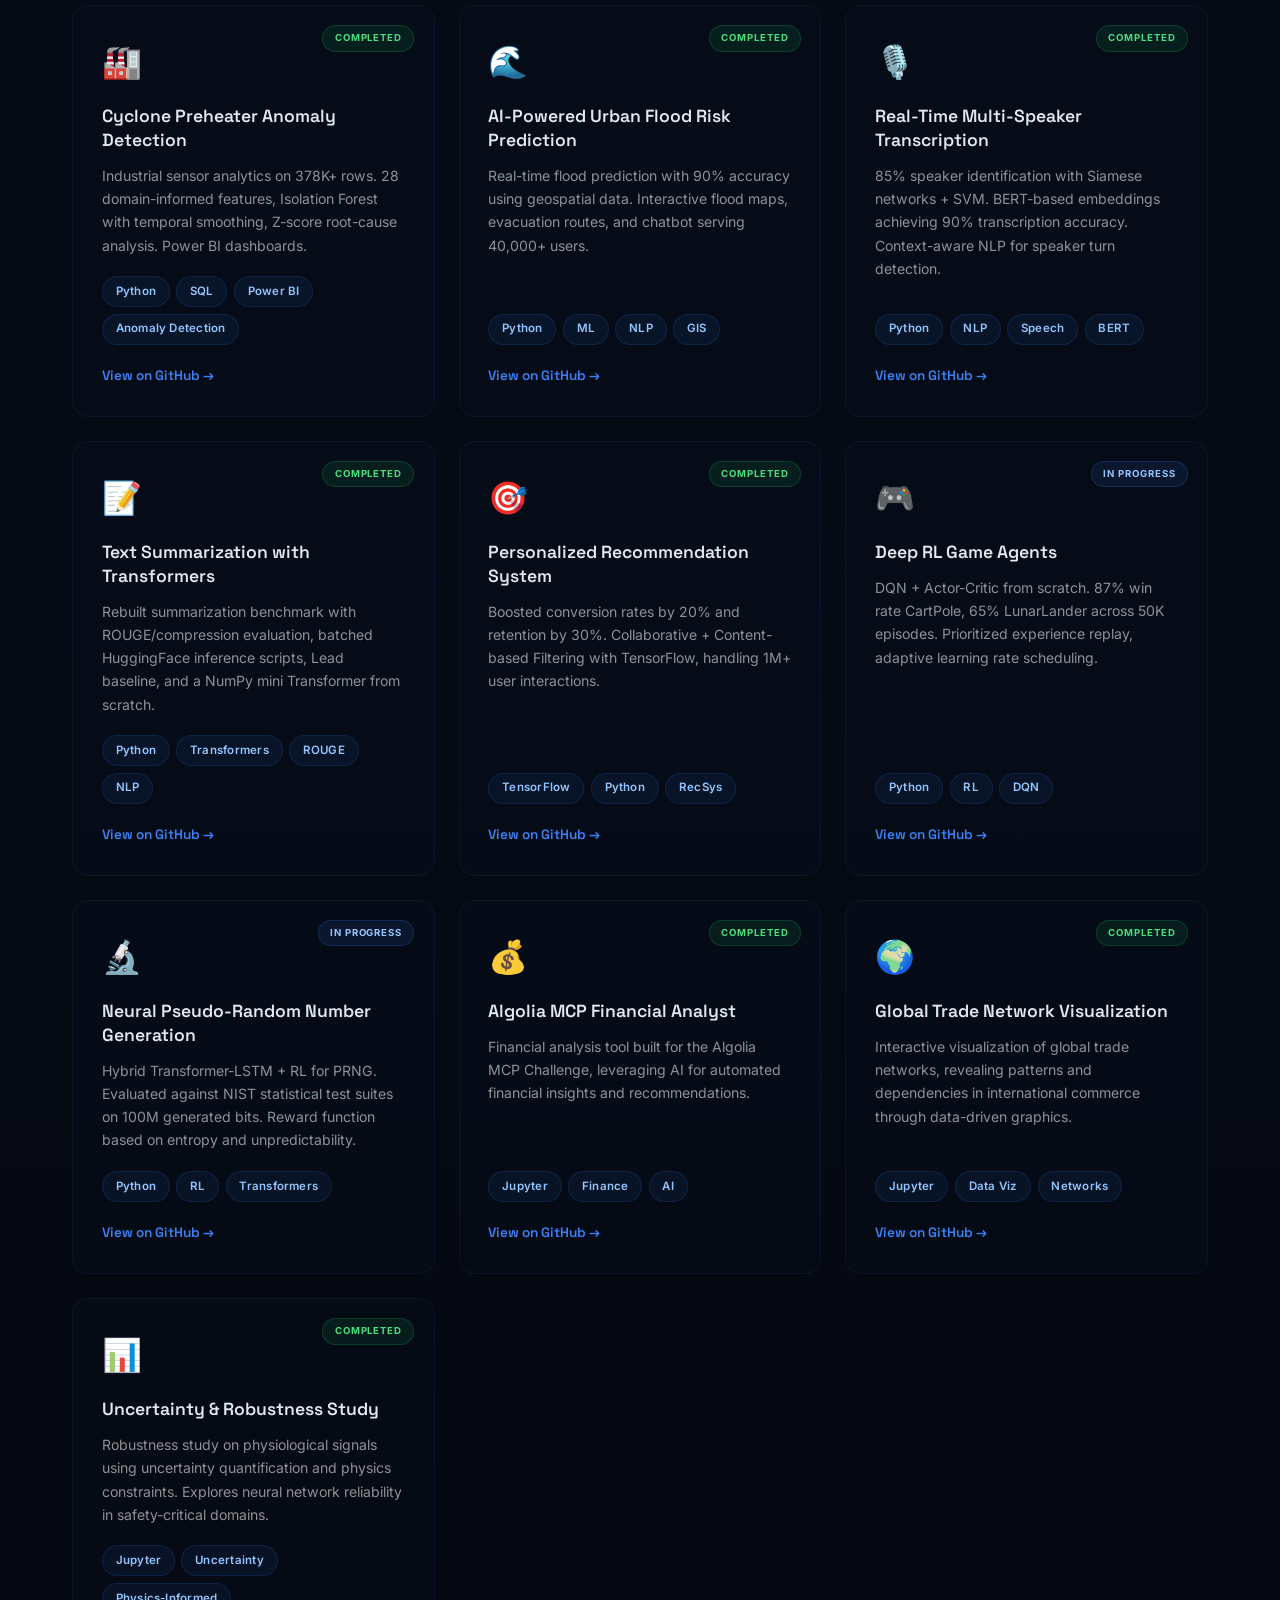
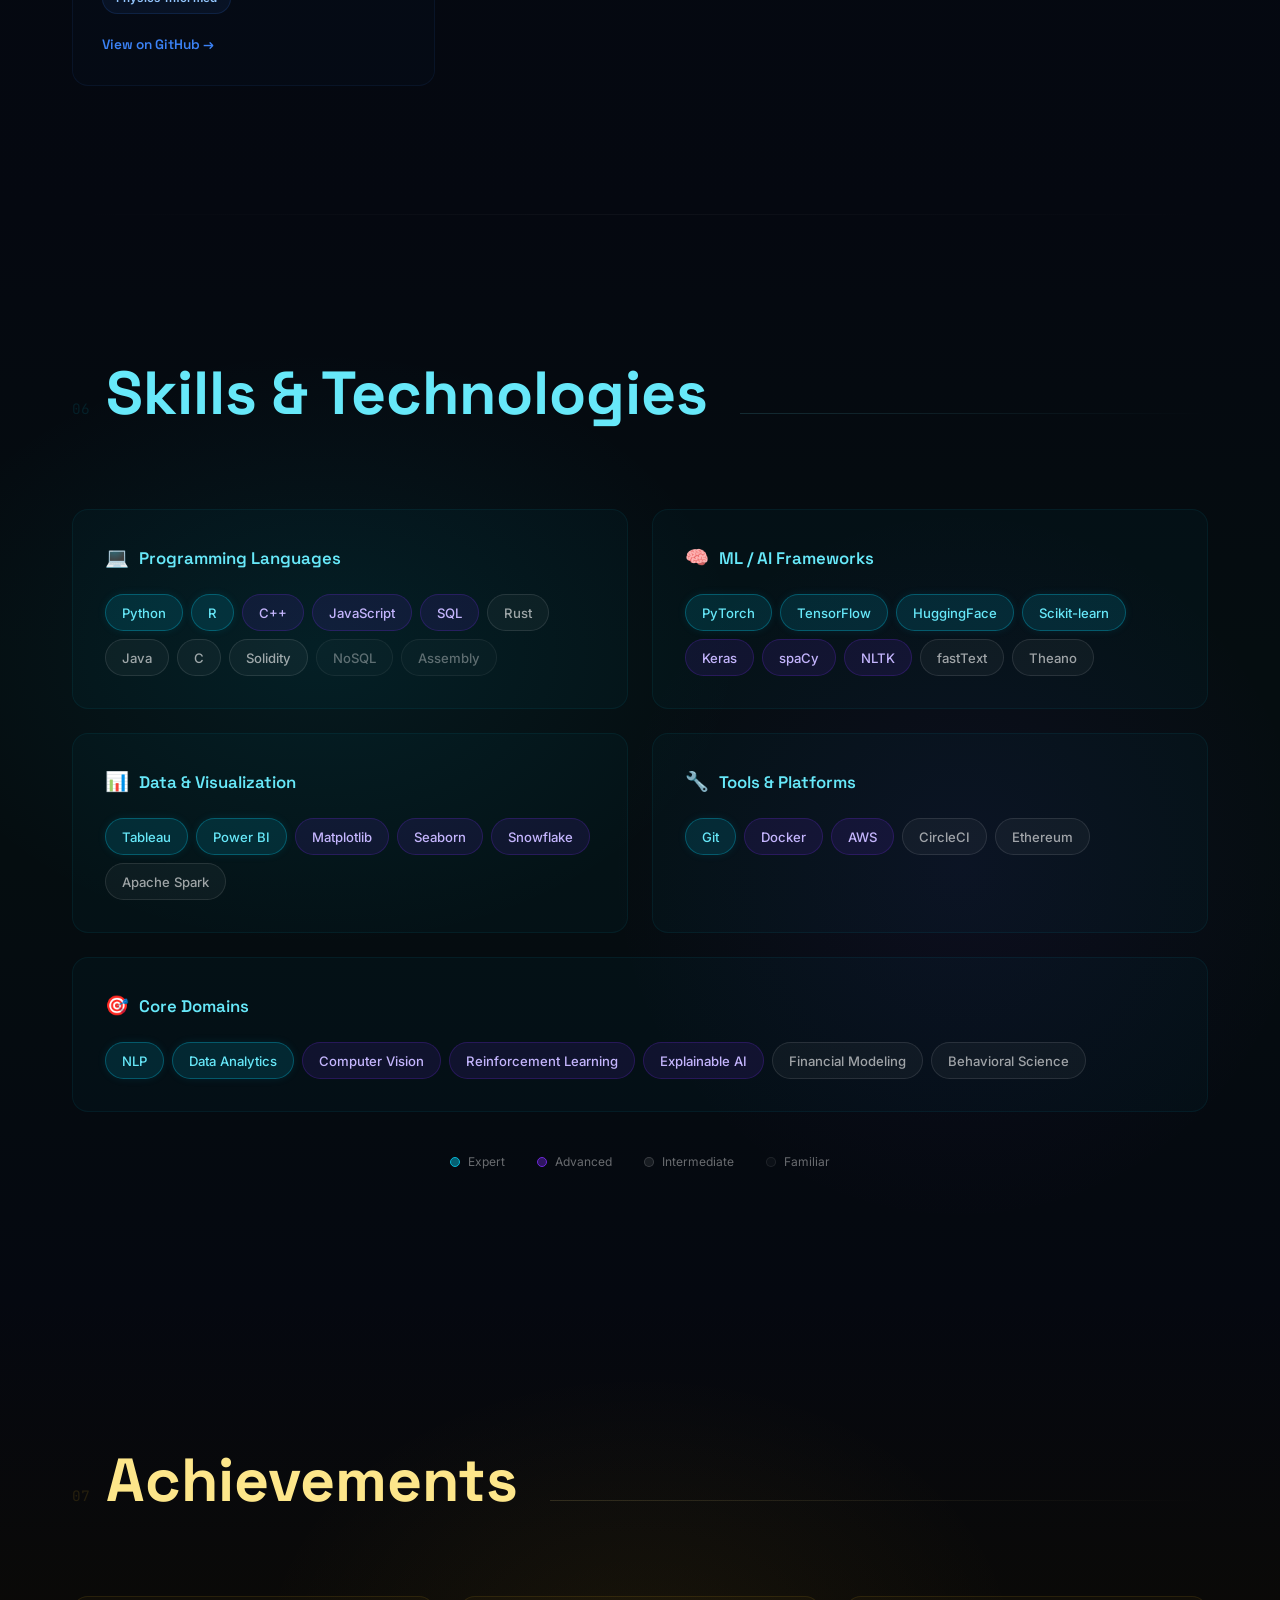
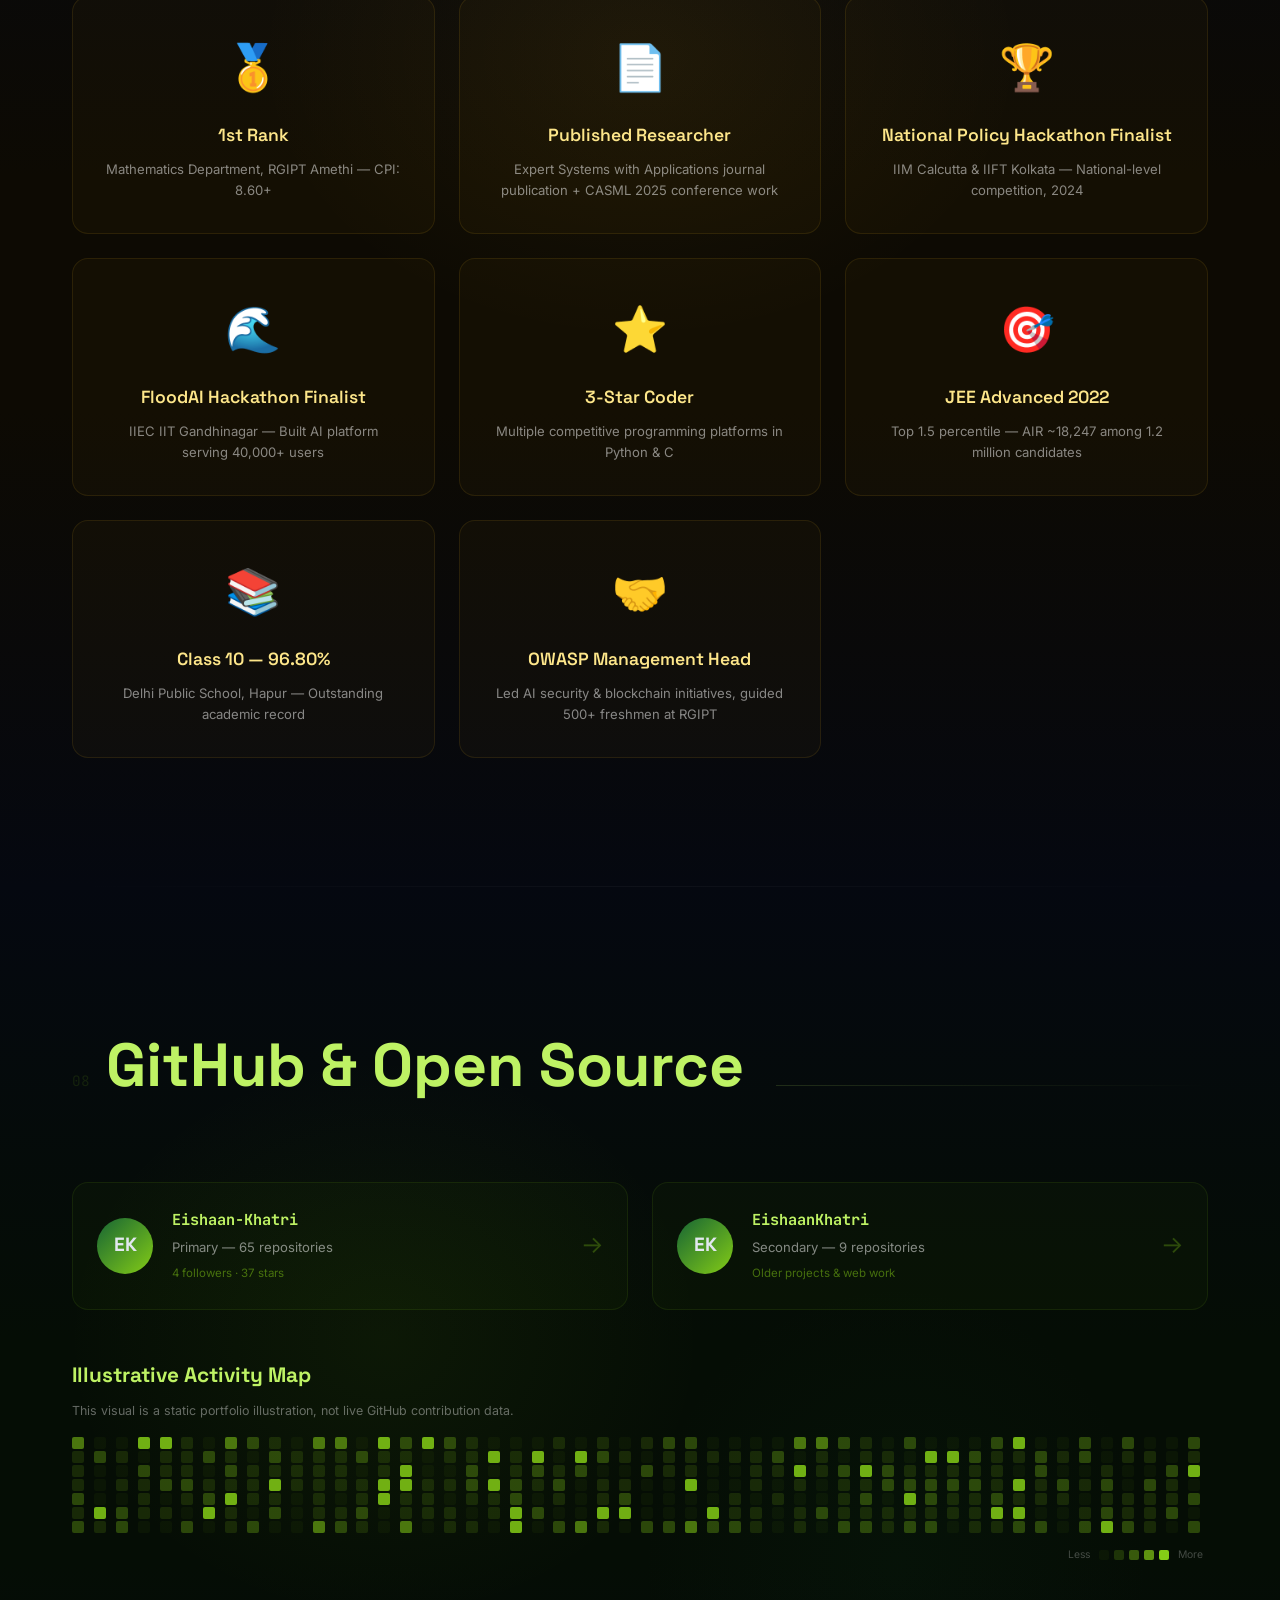
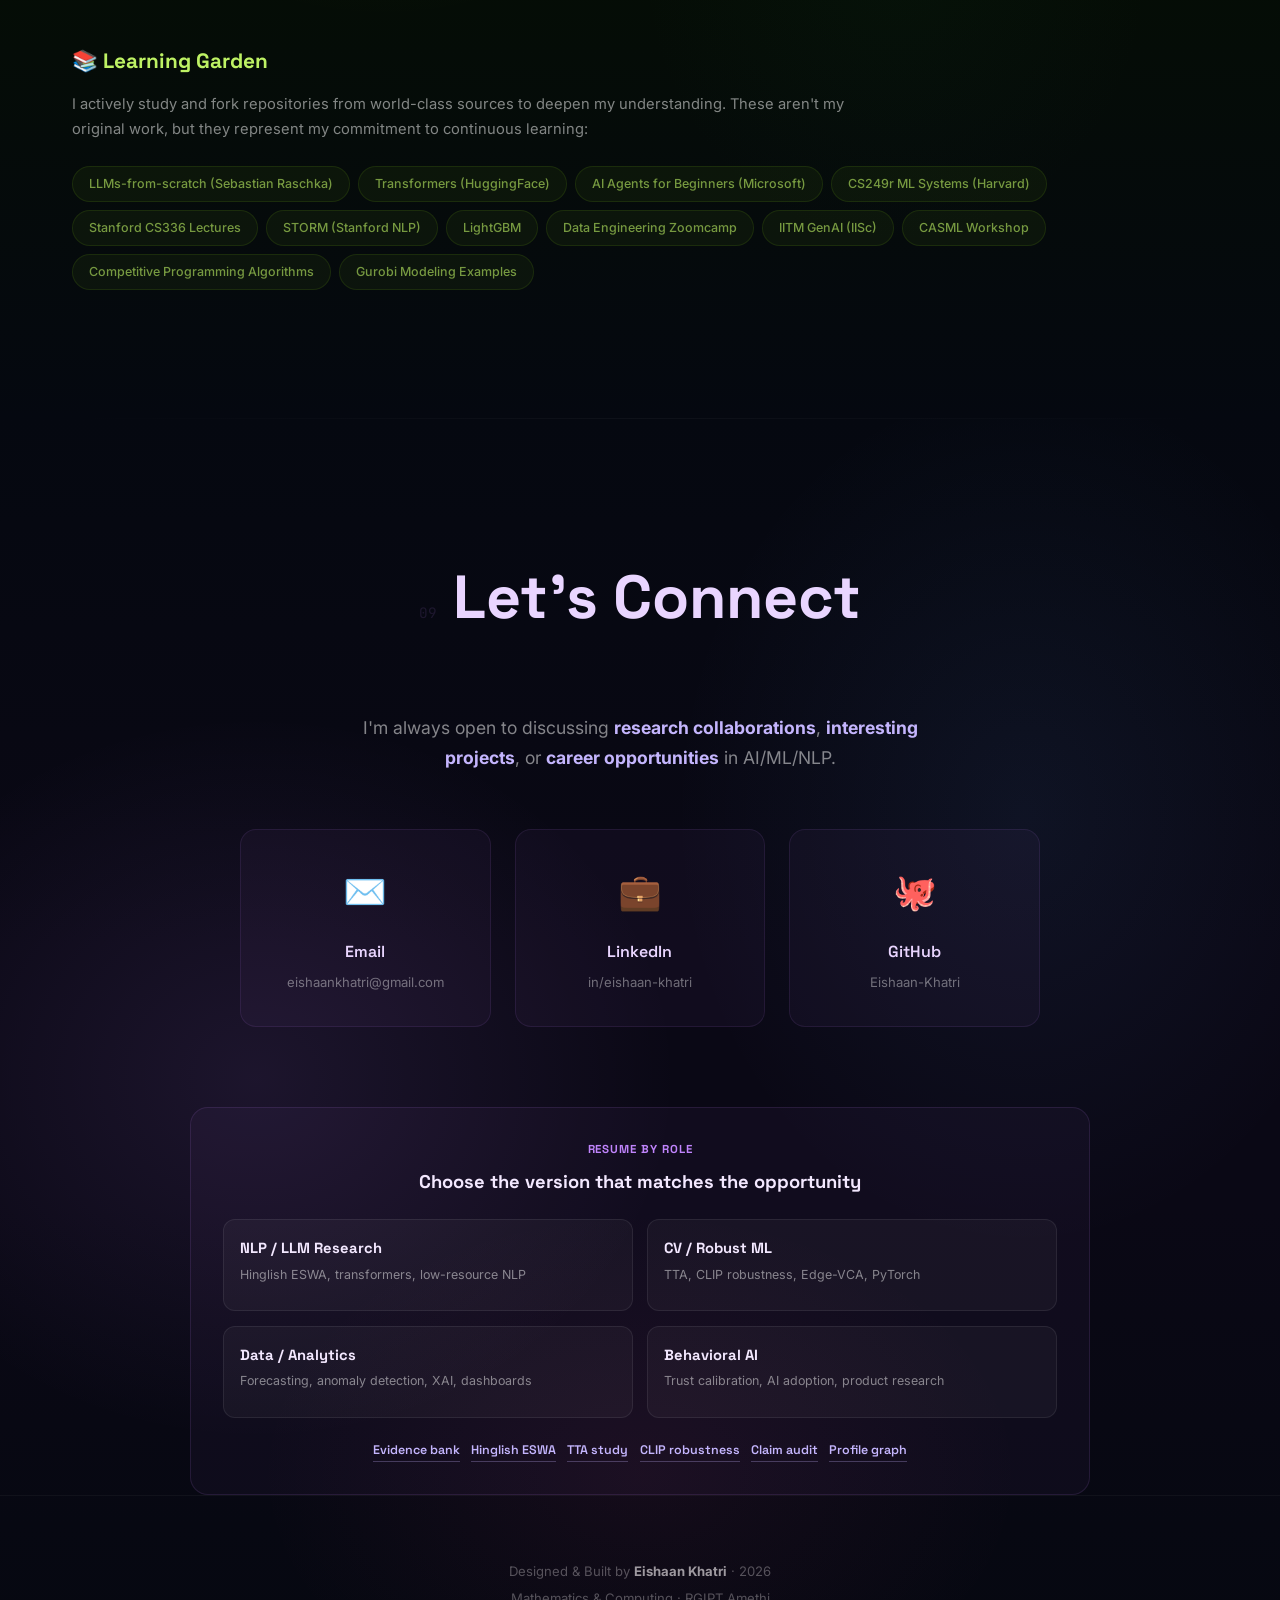
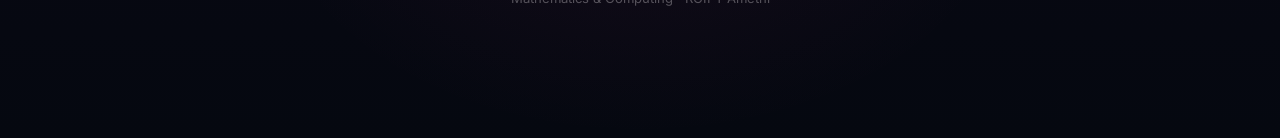
==== commit 1bebfe73: "Add Writing blog page and link it from the portfolio - New blog.html: a reading-first blog matching " ====
--- a/index.html
+++ b/index.html
@@ -75,6 +75,7 @@
     <a href="#achievements" class="mobile-link">Achievements</a>
     <a href="#github" class="mobile-link">GitHub</a>
     <a href="#contact" class="mobile-link">Contact</a>
+    <a href="blog.html" class="mobile-link">Writing</a>
   </div>
 
   <!-- ═══════════════════════════════════════════ -->
@@ -102,6 +103,7 @@
         <a href="#projects" class="btn btn--primary"><span>View My Work</span></a>
         <a href="#resume" class="btn btn--resume"><span>Choose Resume</span></a>
         <a href="#contact" class="btn btn--ghost"><span>Get In Touch</span></a>
+        <a href="blog.html" class="btn btn--ghost"><span>Read the Blog</span></a>
       </div>
     </div>
     <div class="scroll-indicator" id="scrollIndicator">
@@ -635,13 +637,14 @@
           <div class="project-card__icon">📝</div>
           <div class="project-card__status status--complete">Completed</div>
           <h3 class="project-card__title">Text Summarization with Transformers</h3>
-          <p class="project-card__desc">ROUGE-L = 0.7. Summarizes 5 million words in under 20 seconds per document using dynamic batching and HuggingFace Transformers.</p>
+          <p class="project-card__desc">Rebuilt summarization benchmark with ROUGE/compression evaluation, batched HuggingFace inference scripts, Lead baseline, and a NumPy mini Transformer from scratch.</p>
           <div class="project-card__tags">
             <span class="tag">Python</span>
             <span class="tag">Transformers</span>
+            <span class="tag">ROUGE</span>
             <span class="tag">NLP</span>
           </div>
-          <a href="https://github.com/EishaanKhatri/Text_Summarization" target="_blank" rel="noopener" class="project-card__link">View on GitHub →</a>
+          <a href="https://github.com/Eishaan-Khatri/Transformer-Text-Summarization" target="_blank" rel="noopener" class="project-card__link">View on GitHub →</a>
         </article>
 
         <!-- 12. Personalized Recommendation -->
